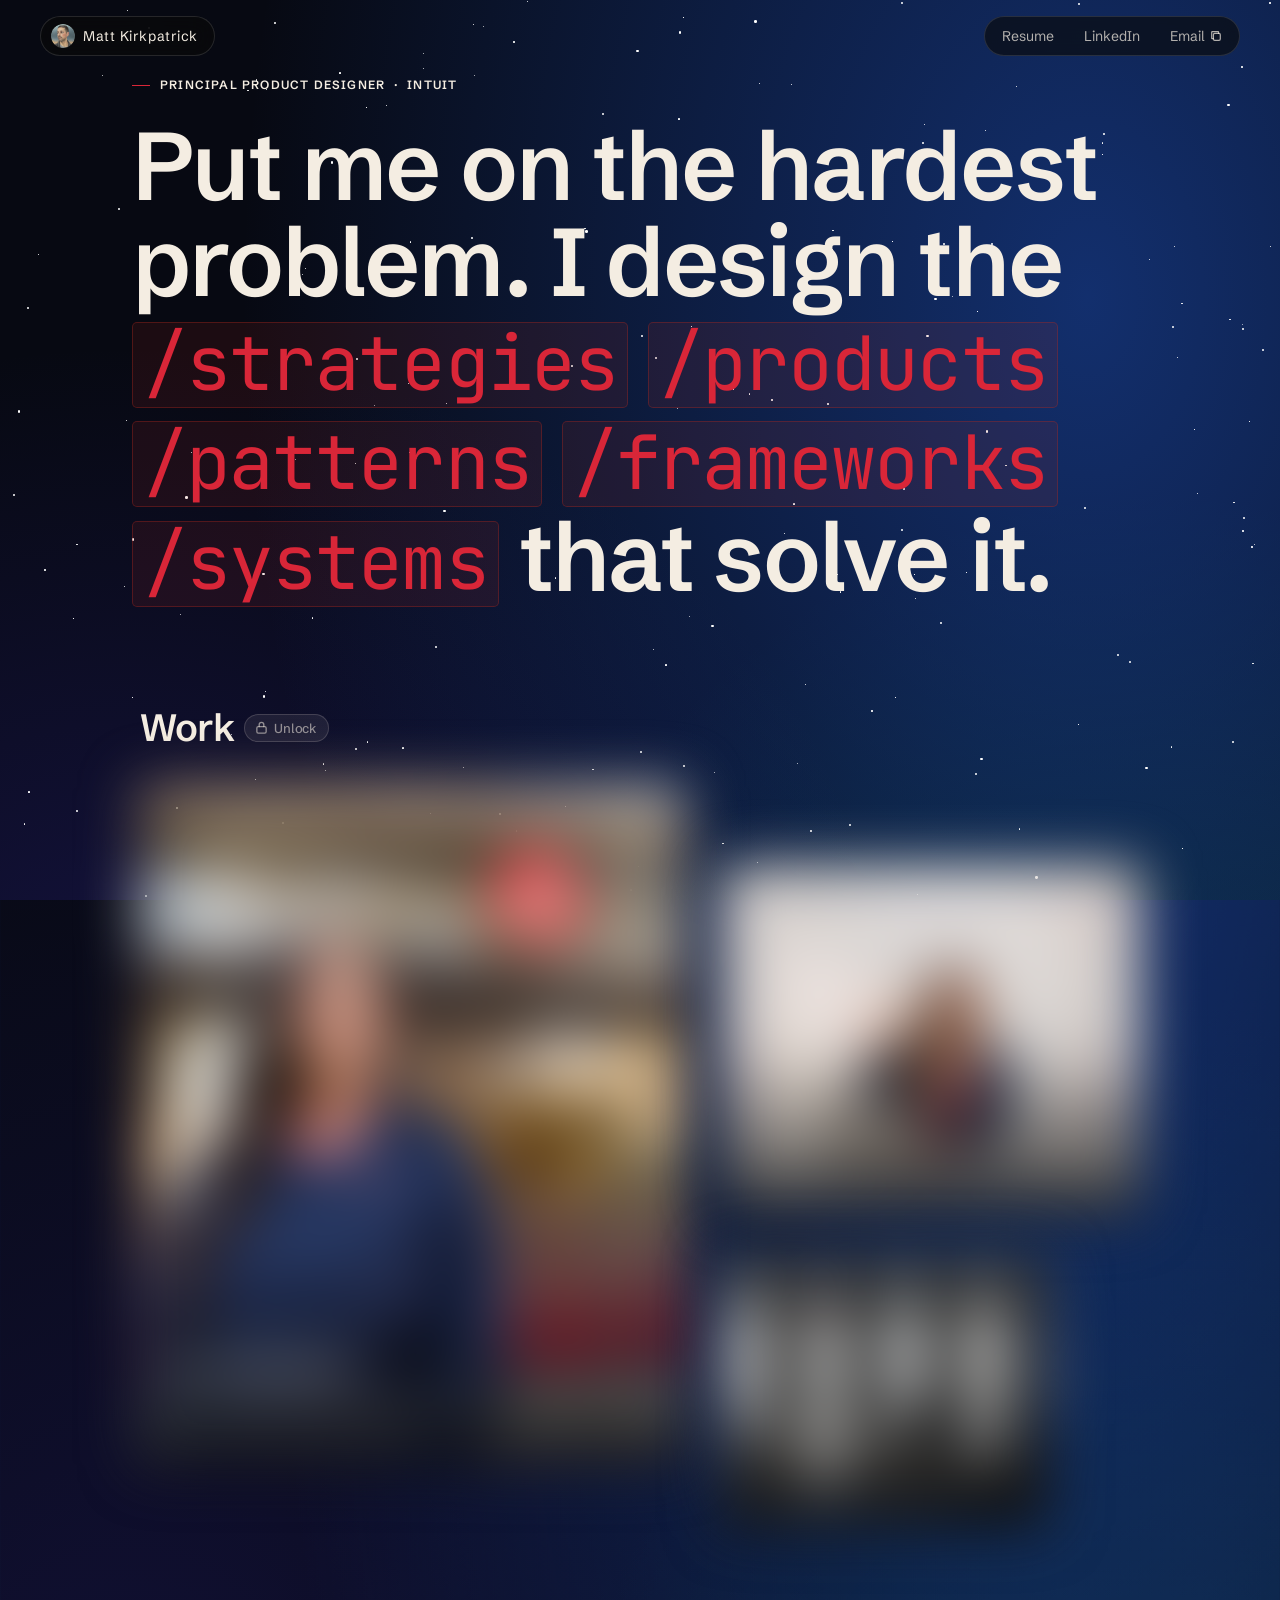
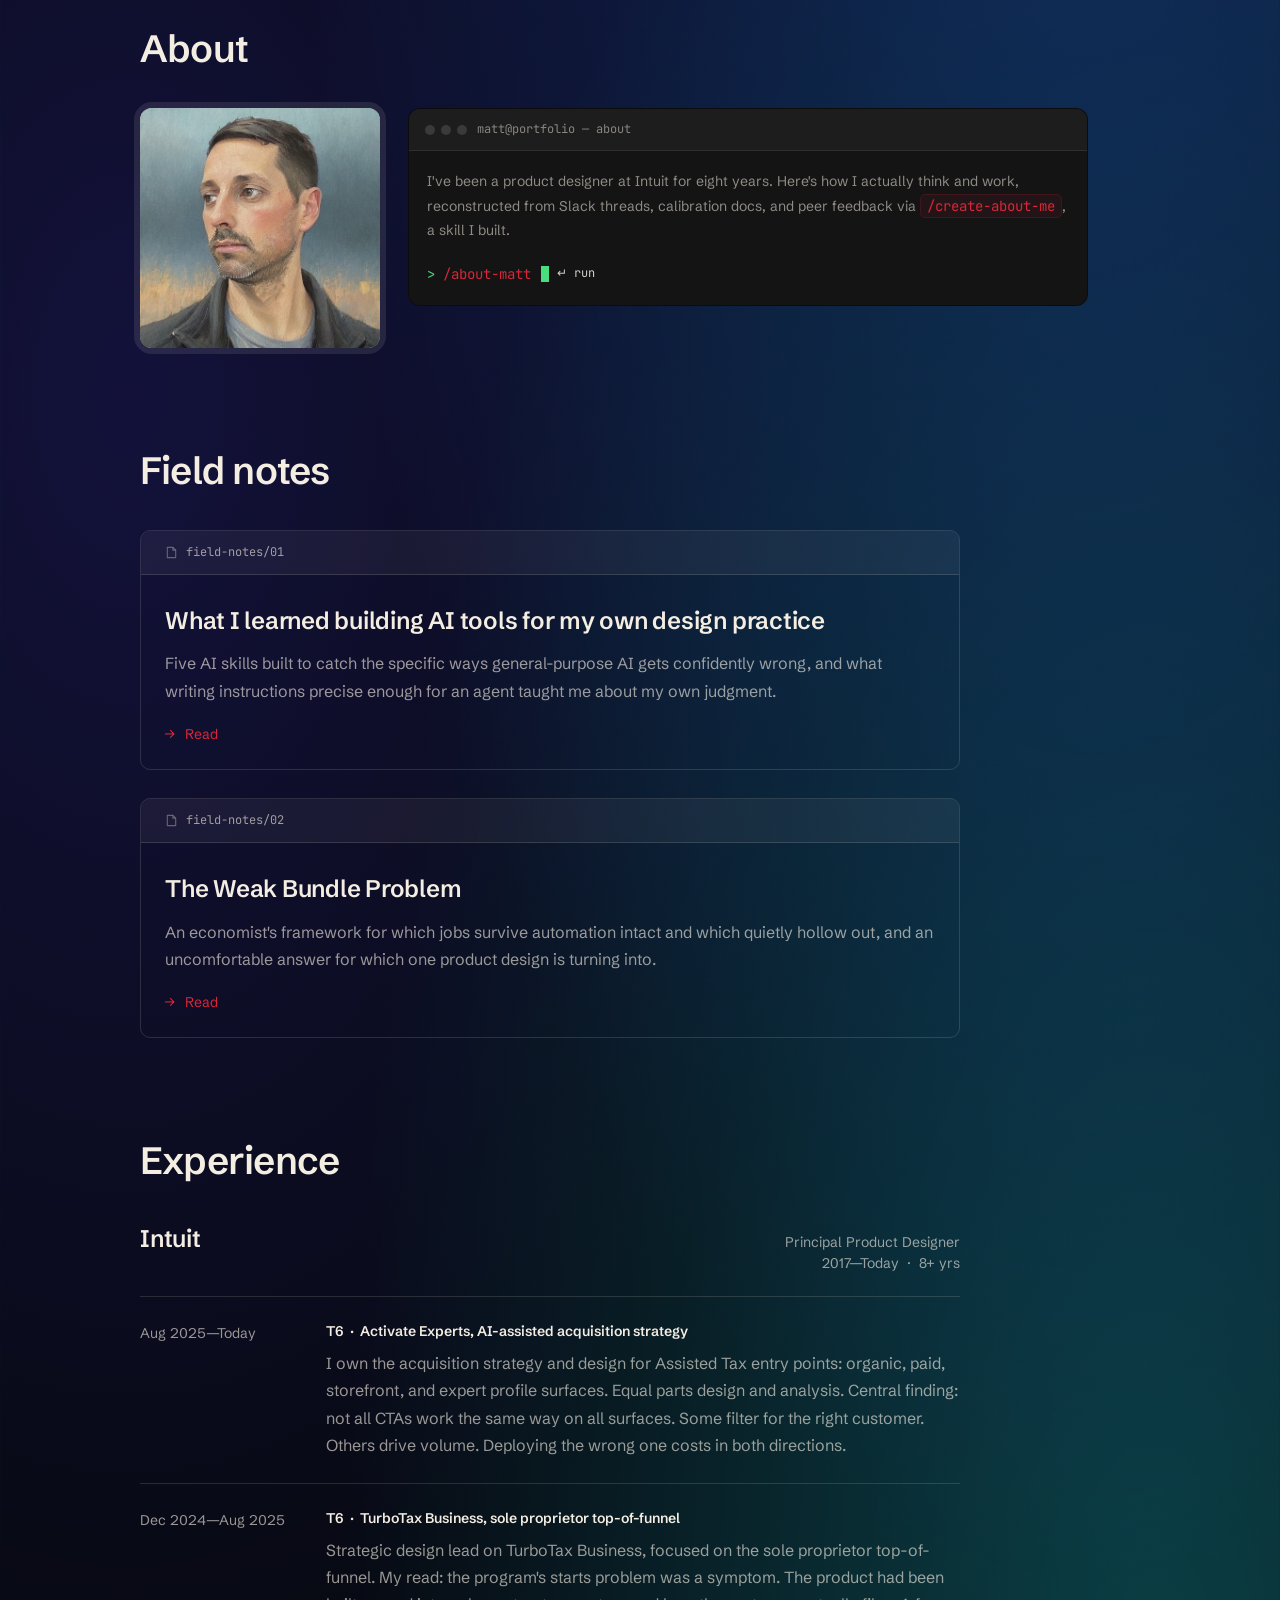
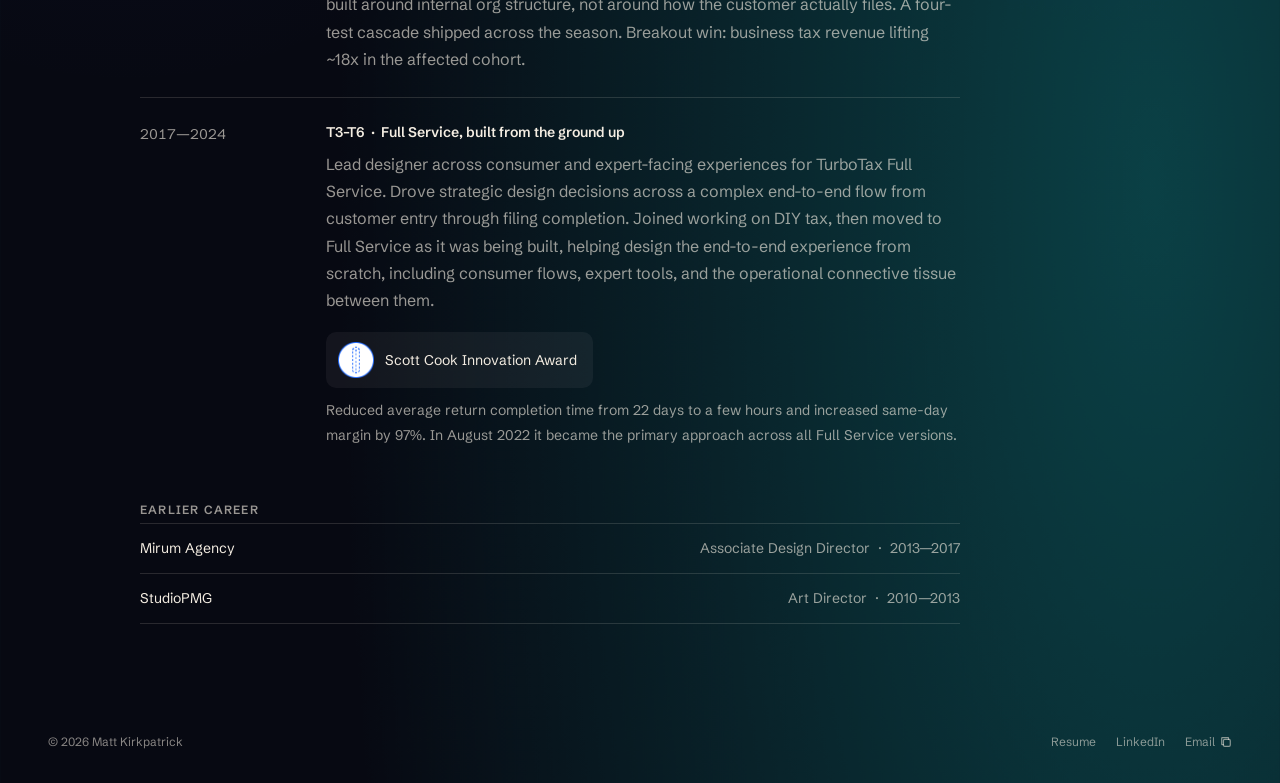
==== index.html @ 63f6cd80 "Extend nebula gradient band to fully fade before its box edge The gradient band was sized to exactly" ====
<!DOCTYPE html>
<html lang="en">
<head>
  <meta charset="UTF-8">
  <meta name="viewport" content="width=device-width, initial-scale=1.0, viewport-fit=cover">
  <meta name="theme-color" content="#000000">
  <meta name="color-scheme" content="dark">
  <title>Matt Kirkpatrick, Product Designer</title>
  <meta name="description" content="Portfolio of Matt Kirkpatrick, product designer. AI, systems, strategy, and 0-to-1 product work.">
  <meta property="og:title" content="Matt Kirkpatrick, Product Designer">
  <meta property="og:description" content="Portfolio of Matt Kirkpatrick, product designer. AI, systems, strategy, and 0-to-1 product work.">
  <meta property="og:image" content="https://467sghvcdm-a11y.github.io/portfolio/assets/og-image.jpg">
  <meta property="og:image:width" content="1200">
  <meta property="og:image:height" content="630">
  <meta property="og:type" content="website">
  <meta name="twitter:card" content="summary_large_image">
  <meta name="twitter:image" content="https://467sghvcdm-a11y.github.io/portfolio/assets/og-image.jpg">
  <link rel="preconnect" href="https://fonts.googleapis.com">
  <link rel="preconnect" href="https://fonts.gstatic.com" crossorigin>
  <link href="https://fonts.googleapis.com/css2?family=Fraunces:ital,opsz,wght@0,9..144,300;0,9..144,600;1,9..144,300&family=Figtree:wght@400;600;800&family=JetBrains+Mono:wght@400&family=Schibsted+Grotesk:ital,wght@0,400;0,500;0,600;0,700;1,400&family=Familjen+Grotesk:ital,wght@0,400;0,500;0,600;0,700;1,400&family=Instrument+Sans:ital,wght@0,400;0,500;0,600;0,700;1,400&family=Space+Grotesk:wght@400;500;600;700&display=swap" rel="stylesheet">
  <link rel="stylesheet" href="style.css">
  <style>
    html {
      min-height: 100dvh;
      color-scheme: dark;
      background-color: #070912;
      /* iOS Safari paints the status-bar and home-indicator safe areas from the
         ROOT element's background — position:fixed children never reach there.
         Mirror the nebula here so those strips match instead of going flat black. */
      /* NOT background-attachment:fixed — that's the exact property already
         diagnosed as broken on iOS Safari (why #starfield exists as a fixed
         div in the first place). Plain scroll-attachment on a single
         100dvh-tall root paints reliably once, with no scroll-tied repaint. */
      background-image:
        radial-gradient(ellipse at 85% 15%, rgba(30,85,200,0.50) 0%, transparent 55%),
        radial-gradient(ellipse at 90% 85%, rgba(15,135,135,0.44) 0%, transparent 50%),
        radial-gradient(ellipse at 10% 50%, rgba(50,40,165,0.28) 0%, transparent 46%);
      background-size: 100% 100dvh;
      background-repeat: no-repeat;
      background-position: top;
    }


    body {
      min-height: 100dvh;
      /* NOT transparent — iOS 26 Safari's Liquid Glass toolbar tinting falls
         back to white when it can't read an explicit root background color. */
      background-color: #070912;
      --accent: #d92638;
      --card-radius: 20px;
      --card-h: max(40px, calc((100vw - 16px - 1000px) / 2));
    }

    .pv-inner {
      display: flex;
      flex-direction: column;
      gap: 24px;
      padding: 8px 8px 24px;
      position: relative;
      z-index: 1;
      transition: transform 0.35s cubic-bezier(0.4, 0, 0.2, 1);
    }
    body.drawer-open .pv-inner {
      transform: translateX(-220px);
    }

    /* ── Cards ── */
    /* Card surface and overrides live in style.css :root. Body[data-surface=...]
       rules below let the Tweaks panel preview alternate surfaces live. */
    body[data-surface="cream"]  { --c-card-surface: var(--c-cream); }
    body[data-surface="linen"]  { --c-card-surface: #f7f1e6; }
    body[data-surface="paper"]  { --c-card-surface: #faf5ed; }
    body[data-surface="bone"]   { --c-card-surface: #fcf9f3; }
    body[data-surface="snow"]   { --c-card-surface: #ffffff; }
    .card {
      background: var(--c-card-surface);
      border-radius: var(--card-radius);
      padding: 80px var(--card-h);
      position: relative;
      box-shadow: 0 -8px 40px rgba(0,0,0,0.22);
    }

    .pv-inner > .card:first-child {
      border-radius: 28px 28px var(--card-radius) var(--card-radius);
      box-shadow: 0 -60px 120px rgba(0,0,0,0.85), 0 -1px 0 rgba(255,255,255,0.1);
    }

    /* ── Hero ── */
    .hero {
      background: transparent;
      color: #f4ede2;
      padding: 20px var(--card-h) 48px;
      display: flex;
      flex-direction: column;
      position: relative;
      margin: -8px -8px 0;
      border-radius: 0;
    }

    /* The backdrop: nebula gradient + stars/meteors in one layer. On touch
       devices it's a full-DOCUMENT static layer, NOT pinned to the viewport —
       this is the load-bearing decision. Exhaustive on-device testing showed
       iOS 26 Safari scrims/blacks out any full-viewport element that stays
       visually stationary while the page scrolls, regardless of technique:
       position:fixed (every variant — solid, transparent, overshoot,
       inset:0), a pinned <canvas>, an absolute element re-pinned per frame
       via translate3d, and scroll-driven animation-timeline parallax (the JS
       and scroll-timeline routes also jittered the stars). The trigger is
       visual pinning itself, not the CSS position value. A static in-flow
       layer spanning the whole document keeps stars everywhere, scrolls
       naturally like real content, and gives Safari nothing to scrim; html
       carries a matching gradient for the safe-area strips.
       (background-attachment:fixed on html/body is also broken in iOS
       Safari, which is why that obvious alternative isn't used.)
       On desktop (hover + fine pointer — deliberately NOT a width query, so
       iPads with the same buggy Safari stay on the static variant) the bug
       doesn't exist, so the layer is plain position:fixed like the original
       design and the sky stays pinned while the content scrolls. */
    body { position: relative; }
    #starfield {
      position: absolute;
      inset: 0;
      z-index: 0;
      pointer-events: none;
      overflow: hidden;
      background-color: #070912;
      background-repeat: no-repeat;
      background-position: top;
      background-size: 100% 220dvh;
      background-image:
        radial-gradient(ellipse at 85% 15%, rgba(30,85,200,0.50) 0%, transparent 55%),
        radial-gradient(ellipse at 90% 85%, rgba(15,135,135,0.44) 0%, transparent 50%),
        radial-gradient(ellipse at 10% 50%, rgba(50,40,165,0.28) 0%, transparent 46%);
    }
    @media (hover: hover) and (pointer: fine) {
      #starfield { position: fixed; }
    }
    /* NO scroll coupling of any kind on this layer — every variant was tried
       on-device and failed: position:fixed (black bars / glass scrim from
       iOS 26's treatment of visually stationary layers), per-frame JS
       transform pinning (star jitter), and scroll-driven animation-timeline
       parallax (also jitter — not compositor-smooth on iOS Safari yet). The
       sky stays static in the document; the slow time-based drift on the
       stars themselves (see star-drift keyframes) is what keeps it feeling
       detached from the content. */
    .star {
      position: absolute;
      border-radius: 50%;
      background: #fff;
    }
    @keyframes star-twinkle {
      0%, 100% { opacity: var(--op-lo); }
      50% { opacity: var(--op-hi); }
    }
    /* Slow ambient wander (alternates back and forth, so no loop snap).
       Time-based, never scroll-linked — see the comment above #starfield. */
    @keyframes star-drift {
      from { transform: translate(0, 0); }
      to   { transform: translate(var(--drift-x), var(--drift-y)); }
    }
    .meteor {
      position: absolute;
      border-radius: 2px;
      transform-origin: left center;
      opacity: 0;
    }
    @keyframes meteor-move {
      0%   { transform: translate(0, 0) rotate(var(--angle)); opacity: 0; }
      8%   { opacity: 1; }
      85%  { opacity: 1; }
      100% { transform: translate(var(--dx), var(--dy)) rotate(var(--angle)); opacity: 0; }
    }
    @keyframes drift-rise {
      0%   { transform: translate(0, 0); }
      50%  { transform: translate(var(--sway), -50vh); }
      100% { transform: translate(0, -100vh); }
    }

    /* ── Nav ── */
    .nav {
      display: flex;
      align-items: center;
      justify-content: space-between;
      position: fixed;
      top: 16px;
      left: 40px;
      right: 40px;
      z-index: 100;
    }
    .nav-identity {
      display: flex;
      align-items: center;
      gap: 8px;
      padding: 7px 16px 7px 10px;
      border-radius: 100px;
      border: 1px solid rgba(255,255,255,0.12);
      background: rgba(10,10,10,0.65);
      backdrop-filter: blur(12px);
      -webkit-backdrop-filter: blur(12px);
      cursor: pointer;
      transition: background 220ms, border-color 220ms;
    }
    .nav-identity:hover {
      background: rgba(10,10,10,0.85);
      border-color: rgba(255,255,255,0.18);
    }
    .nav-identity:hover .nav-name { color: #ffffff; }
    .nav-caret {
      display: none;
      color: rgba(244,237,226,0.45);
      margin-left: 2px;
      transition: transform 200ms;
      flex-shrink: 0;
    }
    .nav-links {
      display: flex;
      align-items: center;
      gap: 2px;
      padding: 3px;
      border-radius: 100px;
      border: 1px solid rgba(255,255,255,0.12);
      background: rgba(10,10,10,0.65);
      backdrop-filter: blur(12px);
      -webkit-backdrop-filter: blur(12px);
    }
    .nav-link {
      display: flex;
      align-items: center;
      padding: 5px 14px;
      border-radius: 100px;
      font-family: var(--font-heading);
      font-size: var(--fs-caption);
      font-weight: 400;
      color: rgba(244,237,226,0.72);
      text-decoration: none;
      transition: color 150ms, background 150ms;
    }
    .nav-link:hover { color: #f4ede2; background: rgba(255,255,255,0.1); }
    .nav-link:focus { outline: none; }
    .nav-link:focus-visible { outline: 2px solid rgba(255,255,255,0.35); outline-offset: 3px; }
    .copy-btn {
      background: none;
      border: none;
      cursor: pointer;
      padding: 15px;
      margin: -15px;
      border-radius: 4px;
      color: rgba(244,237,226,0.4);
      display: flex;
      align-items: center;
      transition: color 150ms, background 150ms;
      flex-shrink: 0;
    }
    .copy-btn:hover { color: rgba(244,237,226,0.9); background: rgba(255,255,255,0.08); }
    .copy-btn.copied { color: #4ade80; }
    .footer-link.copy-btn { padding: 0; margin: 0; background: none; border: none; cursor: pointer; color: inherit; border-radius: 0; }
    .footer-link.copy-btn:hover { color: rgba(244,237,226,0.9); background: none; }
    .nav-link.copy-btn { padding: 5px 14px; margin: 0; gap: 5px; color: rgba(244,237,226,0.72); border-radius: 100px; }
    .nav-link.copy-btn:hover { color: #f4ede2; background: rgba(255,255,255,0.1); }
    .avatar {
      width: 24px;
      height: 24px;
      border-radius: 50%;
      background: linear-gradient(160deg, #4a463e, #2a2722);
      flex-shrink: 0;
      overflow: hidden;
    }
    .avatar img { width: 100%; height: 100%; object-fit: cover; border-radius: inherit; }
    .nav-name {
      font-family: var(--font-heading);
      font-weight: 400;
      font-size: var(--fs-caption);
      color: #f4ede2;
      letter-spacing: 0.04em;
    }
    .nav-dot {
      display: none;
    }
    body { position: relative; }
    .nav-dot::before {
      content: '';
      position: absolute;
      inset: -24px;
      border-radius: 50%;
    }
    @keyframes dot-breathe {
      0%, 100% {
        box-shadow:
          0 0 3px 1px rgba(180,40,30,0.45),
          0 0 10px 3px rgba(180,40,30,0.18);
      }
      50% {
        box-shadow:
          0 0 5px 2px rgba(180,40,30,0.65),
          0 0 18px 6px rgba(180,40,30,0.28),
          0 0 32px 10px rgba(180,40,30,0.1);
      }
    }
    .nav-dot.active {
      animation: dot-pulse 3.2s ease-in-out infinite;
    }
    @keyframes dot-pulse {
      0%, 100% {
        box-shadow:
          0 0 5px 2px rgba(180,40,30,0.55),
          0 0 16px 6px rgba(180,40,30,0.22),
          0 0 36px 12px rgba(180,40,30,0.08);
      }
      50% {
        box-shadow:
          0 0 7px 3px rgba(180,40,30,0.70),
          0 0 24px 9px rgba(180,40,30,0.32),
          0 0 48px 18px rgba(180,40,30,0.13);
      }
    }

    /* ── Thought card ──
       Visual background/blur/border live on .thought-card-inner (a plain,
       non-fixed child), not on .thought-card itself. iOS 26 Safari's Liquid
       Glass toolbar tints itself by inspecting the background-color of
       fixed/sticky elements directly — a fixed shell with no background of
       its own is invisible to that sampling rule. */
    .thought-card {
      position: fixed;
      top: 66px;
      left: 16px;
      max-width: 272px;
      z-index: 200;
      opacity: 0;
      visibility: hidden;
      transform: translateY(-8px);
      pointer-events: none;
      /* visibility (not just opacity:0) so this fixed, near-black-backdrop
         element is fully derendered when closed. iOS 26 Safari's Liquid Glass
         toolbar tints itself by sampling nearby fixed elements' background —
         even an opacity:0 element is "parsed" for that, which can explain a
         stray dark toolbar tint independent of anything actually rendered. */
      transition: opacity 0.42s ease, transform 0.42s ease, visibility 0s linear 0.42s;
    }
    .thought-card-inner {
      background: rgba(10,10,10,0.82);
      backdrop-filter: blur(20px);
      -webkit-backdrop-filter: blur(20px);
      border: 1px solid rgba(255,255,255,0.1);
      border-radius: 8px;
      padding: 20px 22px;
    }
    .thought-eyebrow { color: var(--accent); margin-bottom: 12px; }
    .thought-text {
      font-family: var(--font-heading);
      font-size: var(--fs-lg);
      font-weight: var(--font-heading-weight);
      font-style: italic;
      color: rgba(244,237,226,0.88);
      line-height: 1.3;
    }

    /* ── Hero body ── */
    .hero-body {
      flex: 1;
      display: flex;
      flex-direction: column;
      justify-content: space-between;
      margin-top: 56px;
      position: relative;
      z-index: 2;
    }

    .hero-cta {
      display: inline-flex;
      align-items: center;
      margin-top: 40px;
      padding: 10px 22px;
      border-radius: 100px;
      border: 1px solid rgba(255,255,255,0.15);
      font-family: var(--font-sans);
      font-size: var(--fs-small);
      font-weight: 400;
      color: rgba(244,237,226,0.72);
      text-decoration: none;
      letter-spacing: 0.02em;
      transition: color 150ms, border-color 150ms, background 150ms;
      align-self: flex-start;
    }
    .hero-cta:hover { color: #f4ede2; border-color: rgba(255,255,255,0.3); background: rgba(255,255,255,0.06); }

    .hero-eyebrow {
      font-family: var(--font-heading);
      color: var(--c-cream);
      margin-bottom: 24px;
      display: flex;
      align-items: center;
      gap: 10px;
    }
    .hero-eyebrow::before {
      content: '';
      width: 18px;
      height: 1px;
      background: var(--accent);
    }

    h1.hero-title {
      font-size: var(--fs-8xl);
      color: var(--c-cream);
      max-width: 1000px;
    }
    h1.hero-title b  { font-weight: 600; color: #fff; }
    /* ── Accent voice: code-tag (default) ── */
    h1.hero-title em.acc {
      font-style: normal;
      font-family: 'JetBrains Mono', monospace;
      font-size: 0.78em;
      font-weight: 400;
      color: var(--accent);
      background: rgba(180,40,30,0.12);
      border: 1px solid rgba(180,40,30,0.35);
      border-radius: 5px;
      padding: 3px 10px 6px;
      white-space: nowrap;
      display: inline-block;
      vertical-align: middle;
      position: relative;
      top: -2px;
    }

    /* ── Accent voice: italic (editorial) ── */
    body[data-acc="italic"] h1.hero-title em.acc {
      font-family: var(--font-heading);
      font-style: italic;
      font-weight: var(--font-heading-weight);
      font-size: 1em;
      color: var(--accent);
      background: transparent;
      border: none;
      border-radius: 0;
      padding: 0;
      top: 0;
      letter-spacing: -0.01em;
    }

    /* ── Accent voice: bracket (technical) ── */
    body[data-acc="bracket"] h1.hero-title em.acc {
      font-family: 'JetBrains Mono', monospace;
      font-style: normal;
      font-size: 0.72em;
      font-weight: 400;
      color: var(--accent);
      background: transparent;
      border: none;
      border-radius: 0;
      padding: 0;
      top: -4px;
      letter-spacing: 0.02em;
    }
    body[data-acc="bracket"] h1.hero-title em.acc::before {
      content: '[';
      opacity: 0.55;
      margin-right: 1px;
    }
    body[data-acc="bracket"] h1.hero-title em.acc::after {
      content: ']';
      opacity: 0.55;
      margin-left: 1px;
    }

    /* ── Altitude grid ── */
    /* ── Approach grid (subsurface cards) ── */
    .approach-grid {
      display: grid;
      grid-template-columns: repeat(3, 1fr);
      gap: 20px;
      margin-top: 28px;
    }
    .approach-card {
      background: var(--c-card-subsurface);
      border-radius: 14px;
      padding: 34px 32px 30px;
      display: flex;
      flex-direction: column;
      gap: 14px;
    }
    .approach-eyebrow {
      color: var(--accent);
      display: flex;
      align-items: center;
      gap: 8px;
    }
    .approach-eyebrow::before {
      content: '';
      width: 12px;
      height: 1px;
      background: var(--accent);
    }
    .approach-heading {
      font-family: var(--font-heading);
      font-weight: var(--font-heading-weight);
      font-size: var(--fs-xl);
      line-height: 1.18;
      letter-spacing: -0.02em;
      margin: 2px 0;
    }
    .approach-body {
      font-size: var(--fs-small);
      line-height: var(--lh-small);
      margin: 0;
    }

    /* ── Hero breadcrumb ── */
    .hero-breadcrumb {
      margin-top: 24px;
      font-size: var(--fs-small);
      letter-spacing: 0.01em;
      text-transform: none;
      color: rgba(244,237,226,1);
    }

    /* ── Systems ── */
    .systems-grid {
      display: grid;
      grid-template-columns: repeat(4, 1fr);
    }
    .systems-stat { padding: 4px 28px 4px 0; }
    .systems-stat + .systems-stat {
      padding-left: 28px;
      padding-right: 28px;
      border-left: 1px solid #e8e8e8;
    }
    .systems-stat:last-child { padding-right: 0; }
    .systems-num { font-family: var(--font-heading); font-weight: 300; font-size: var(--fs-4xl); }
    .systems-label { margin-top: 6px; }

    /* ── Section headings ── */
    h2 { font-size: var(--fs-4xl); margin-bottom: 40px; }

    /* ── Work — base (shared across all layouts) ── */
    .work-grid { display: grid; gap: 0; }
    .work-item {
      text-decoration: none;
      color: inherit;
      position: relative;
      overflow: hidden;
      background: linear-gradient(135deg, #c8c8c8 0%, #b0b0b0 100%);
      transition: box-shadow 220ms ease, transform 220ms ease;
    }
    .work-thumb { position: absolute; inset: 0; overflow: hidden; }
    .work-thumb img {
      width: calc(100% + 8px); height: calc(100% + 8px);
      margin: -4px;
      object-fit: cover; display: block;
      transition: transform 600ms cubic-bezier(0.2, 0.6, 0.2, 1);
    }
    .work-body { position: relative; z-index: 1; }
    .work-title { margin: 0; }
    .work-problem { margin: 6px 0 0; line-height: var(--lh-caption); }
    .work-award { display: flex; align-items: center; gap: 7px; margin-top: 12px; opacity: 0.75; }
    .work-award img { width: 18px; height: 18px; display: block; flex-shrink: 0; }
    /* On light-bg layouts, pull back to secondary so it doesn't fight the title */
    body[data-layout="stacked"] .work-award,
    body[data-layout="index"] .work-award { color: var(--c-secondary); }

    @media (hover: hover) {
      .work-item:hover .work-thumb img { transform: scale(1.03); }
      .work-item:active { transform: scale(0.99); transition-duration: 80ms; }
    }

    /* ── Layout: Grid 3-up (default) — overlay copy on dark gradient ── */
    body[data-layout="grid"] .work-grid {
      grid-template-columns: repeat(3, 1fr);
    }
    body[data-layout="grid"] .work-item {
      aspect-ratio: 1 / 1;
      border-radius: 8px;
      margin: 8px;
      box-shadow: 0 0 0 6px rgba(252,249,243,0.85);
    }
    body[data-layout="grid"] .work-body {
      position: absolute;
      inset: auto 0 0 0;
      padding: 64px 18px 18px;
      background: linear-gradient(to top, rgba(15,15,15,0.92), rgba(15,15,15,0.4) 55%, transparent);
      color: var(--c-cream);
    }
    body[data-layout="grid"] .work-title {
      font-size: var(--fs-lg);
      color: var(--c-cream);
    }
    body[data-layout="grid"] .work-problem {
      font-size: var(--fs-caption);
      color: var(--c-cream);
    }
    @media (hover: hover) {
      body[data-layout="grid"] .work-item:hover {
        box-shadow: 0 0 0 6px rgba(252,249,243,0.85), 0 20px 44px rgba(0,0,0,0.22);
      }
    }

    /* ── Layout: Featured (1 large + 2 stacked) ── */
    body[data-layout="featured"] .work-grid {
      grid-template-columns: 1.6fr 1fr;
      grid-auto-rows: 1fr;
    }
    body[data-layout="featured"] .work-item {
      aspect-ratio: 1 / 1;
      border-radius: 8px;
      margin: 8px;
      box-shadow: 0 0 0 6px rgba(252,249,243,0.85);
    }
    body[data-layout="featured"] .work-item:first-child {
      grid-row: 1 / 3;
      aspect-ratio: 4 / 5;
    }
    body[data-layout="featured"] .work-body {
      position: absolute;
      inset: auto 0 0 0;
      padding: 64px 22px 22px;
      background: linear-gradient(to top, rgba(15,15,15,0.92), rgba(15,15,15,0.4) 55%, transparent);
      color: var(--c-cream);
    }
    body[data-layout="featured"] .work-item:first-child .work-title {
      font-size: var(--fs-4xl);
      color: var(--c-cream);
    }
    body[data-layout="featured"] .work-item:first-child .work-problem {
      font-size: var(--fs-small);
      color: var(--c-cream);
      max-width: 38ch;
      margin-top: 10px;
    }
    body[data-layout="featured"] .work-item:not(:first-child) .work-title {
      font-size: var(--fs-lg);
      color: var(--c-cream);
    }
    body[data-layout="featured"] .work-item:not(:first-child) .work-problem {
      font-size: var(--fs-caption);
      color: var(--c-cream);
    }
    @media (hover: hover) {
      body[data-layout="featured"] .work-item:hover {
        box-shadow: 0 0 0 6px rgba(252,249,243,0.85), 0 20px 44px rgba(0,0,0,0.22);
      }
    }

    /* ── Layout: Stacked rows (landscape, image left + copy right) ── */
    body[data-layout="stacked"] .work-grid {
      display: flex;
      flex-direction: column;
      gap: 0;
    }
    body[data-layout="stacked"] .work-item {
      display: grid;
      grid-template-columns: 1fr 1fr;
      gap: 48px;
      align-items: stretch;
      aspect-ratio: auto;
      background: transparent;
      border-radius: 0;
      box-shadow: none;
      overflow: visible;
      padding: 24px 0;
      border-bottom: 1px solid #e8e3d4;
    }
    body[data-layout="stacked"] .work-item:first-child { padding-top: 8px; }
    body[data-layout="stacked"] .work-item:last-child { border-bottom: none; padding-bottom: 8px; }
    body[data-layout="stacked"] .work-thumb {
      position: relative;
      inset: auto;
      aspect-ratio: 16 / 10;
      border-radius: 8px;
      overflow: hidden;
    }
    body[data-layout="stacked"] .work-body {
      background: transparent;
      color: var(--c-primary);
      padding: 8px 0;
      display: flex;
      flex-direction: column;
      justify-content: center;
      max-width: 42ch;
    }
    body[data-layout="stacked"] .work-title {
      font-size: var(--fs-4xl);
      color: var(--c-primary);
      margin-bottom: 14px;
      transition: color 200ms;
    }
    body[data-layout="stacked"] .work-problem {
      font-size: var(--fs-body);
      color: var(--c-secondary);
      margin: 0;
    }
    @media (hover: hover) {
      body[data-layout="stacked"] .work-item:hover .work-title { color: var(--accent); }
    }

    /* ── Layout: Index (editorial list — text first, thumb on right) ── */
    body[data-layout="index"] .work-grid {
      display: flex;
      flex-direction: column;
      border-top: 1px solid #e8e3d4;
      margin-top: 8px;
    }
    body[data-layout="index"] .work-item {
      display: grid;
      grid-template-columns: 1fr 220px;
      align-items: center;
      gap: 40px;
      padding: 36px 0;
      border-bottom: 1px solid #e8e3d4;
      aspect-ratio: auto;
      background: transparent;
      border-radius: 0;
      box-shadow: none;
      overflow: visible;
      color: var(--c-primary);
    }
    body[data-layout="index"] .work-thumb {
      position: relative;
      inset: auto;
      aspect-ratio: 16 / 10;
      border-radius: 4px;
      overflow: hidden;
      opacity: 0.42;
      filter: grayscale(0.55);
      transition: opacity 240ms, filter 240ms;
    }
    body[data-layout="index"] .work-body {
      background: transparent;
      color: var(--c-primary);
      padding: 0;
    }
    body[data-layout="index"] .work-title {
      font-size: var(--fs-5xl);
      color: var(--c-primary);
      margin-bottom: 12px;
      transition: color 200ms;
    }
    body[data-layout="index"] .work-problem {
      font-size: var(--fs-small);
      color: var(--c-secondary);
      max-width: 56ch;
      margin: 0;
    }
    @media (hover: hover) {
      body[data-layout="index"] .work-item:hover .work-thumb {
        opacity: 1;
        filter: none;
      }
      body[data-layout="index"] .work-item:hover .work-title { color: var(--accent); }
    }

    /* ── About ── */
    /* ── Writing card ── */
    .writing-item {
      display: block;
      text-decoration: none;
      max-width: 820px;
      padding: 32px 0;
      border-top: 1px solid var(--c-rule);
      border-bottom: 1px solid var(--c-rule);
      margin-top: 32px;
      transition: opacity 150ms;
    }
    .writing-item:hover { opacity: 0.7; }
    .writing-item-meta {
      font-size: var(--fs-label);
      font-weight: 600;
      letter-spacing: 0.1em;
      text-transform: uppercase;
      color: var(--c-secondary);
      margin-bottom: 10px;
    }
    .writing-item-title {
      font-size: var(--fs-xl);
      font-weight: 600;
      color: var(--c-primary);
      letter-spacing: -0.01em;
      margin-bottom: 10px;
    }
    .writing-item-desc {
      font-size: var(--fs-small);
      color: var(--c-secondary);
      line-height: var(--lh-small);
      max-width: 56ch;
      margin: 0;
    }
    .writing-item-cta {
      margin-top: 16px;
      font-size: var(--fs-caption);
      font-weight: 400;
      text-transform: none;
      letter-spacing: 0;
      color: var(--accent);
    }

    /* ──────────────────────────────────────
       Writing card — layout variants (Tweaks: data-writing)
       Default "classic" = base rules above. Wrappers below are neutral
       (display:contents) until a variant repurposes them.
    ────────────────────────────────────── */
    .writing-col { display: contents; }
    .writing-file { display: none; }
    /* Mirror the case-study "← Work" arrow glyph to face right, identical stroke */
    .writing-item-cta .cta-arrow { display: inline-block; transform: scaleX(-1); margin-right: 0.4em; }

    /* V · Feature — editorial two-column, serif title, single divider */
    body[data-writing="feature"] .writing-item {
      display: grid;
      grid-template-columns: 1.15fr 1fr;
      column-gap: 0;
      align-items: start;
      border-bottom: none;
      padding: 40px 0 4px;
    }
    body[data-writing="feature"] .writing-col { display: flex; flex-direction: column; }
    body[data-writing="feature"] .writing-col-b {
      padding-left: 56px;
      border-left: 1px solid var(--c-rule);
      align-self: stretch;
    }
    body[data-writing="feature"] .writing-item-title {
      font-family: var(--font-heading);
      font-weight: var(--font-heading-weight);
      font-size: var(--fs-3xl);
      letter-spacing: -0.02em;
      line-height: 1.08;
      margin-top: 14px;
      margin-bottom: 0;
    }
    body[data-writing="feature"] .writing-item-desc { font-size: var(--fs-small); margin-bottom: 0; }
    body[data-writing="feature"] .writing-item-cta { margin-top: auto; padding-top: 22px; }

    /* V · Plate — discrete subsurface object with a pill CTA */
    body[data-writing="plate"] .writing-item {
      background: var(--c-card-subsurface);
      border: 1px solid var(--c-rule);
      border-radius: 14px;
      padding: 34px 36px 30px;
      margin-top: 28px;
    }
    body[data-writing="plate"] .writing-item:hover { opacity: 1; }
    body[data-writing="plate"] .writing-item-title {
      font-family: var(--font-heading);
      font-weight: var(--font-heading-weight);
      font-size: var(--fs-2xl);
      letter-spacing: -0.02em;
      line-height: 1.1;
      margin-bottom: 14px;
    }
    body[data-writing="plate"] .writing-item-cta {
      display: inline-flex;
      align-items: center;
      width: fit-content;
      white-space: nowrap;
      margin-top: 22px;
      /* Match the case-study "← Work" bone pill (.cs-back.on-light) */
      font-family: var(--font-sans);
      font-size: var(--fs-caption);
      font-weight: 400;
      letter-spacing: 0;
      text-transform: none;
      color: rgba(0,0,0,0.5);
      background: rgba(252,249,243,0.82);
      border: 1px solid rgba(0,0,0,0.06);
      border-radius: 100px;
      padding: 8px 16px;
      transition: color 200ms, background 200ms, border-color 200ms;
    }
    body[data-writing="plate"] .writing-item:hover .writing-item-cta,
    body[data-writing="plate"] .writing-item-cta:hover {
      color: rgba(0,0,0,0.85);
      background: rgba(252,249,243,0.96);
    }

    /* V · Manuscript — file-chrome document, mono header, italic serif title */
    body[data-writing="manuscript"] .writing-item {
      border: 1px solid var(--c-rule);
      border-radius: 10px;
      overflow: hidden;
      margin-top: 28px;
      padding: 0;
    }
    body[data-writing="manuscript"] .writing-item { transition: background 180ms; }
    body[data-writing="manuscript"] .writing-item:hover { opacity: 1; background: color-mix(in oklab, var(--c-card-surface) 60%, var(--c-card-subsurface)); }
    body[data-writing="manuscript"] .writing-file {
      display: flex;
      align-items: center;
      gap: 8px;
      padding: 12px 24px;
      background: var(--c-card-subsurface);
      border-bottom: 1px solid var(--c-rule);
      font-family: 'JetBrains Mono', monospace;
      font-size: var(--fs-label);
      color: var(--c-secondary);
    }
    body[data-writing="manuscript"] .writing-file svg { opacity: 0.55; }
    body[data-writing="manuscript"] .writing-col { display: block; padding: 0 24px; }
    body[data-writing="manuscript"] .writing-col-a { padding-top: 24px; }
    body[data-writing="manuscript"] .writing-col-b { padding-bottom: 24px; }
    body[data-writing="manuscript"] .writing-item-title {
      font-family: inherit;
      font-weight: 600;
      font-style: normal;
      font-size: var(--fs-xl);
      letter-spacing: -0.01em;
      line-height: 1.3;
      margin: 6px 0 0;
    }
    body[data-writing="manuscript"] .writing-item-desc { margin-top: 14px; margin-bottom: 0; max-width: none; }
    body[data-writing="manuscript"] .writing-item-cta { margin-top: 18px; }

    /* ──────────────────────────────────────
       About card — layout / command variants (Tweaks: data-about)
       Default "split" = base rules below. Helper nodes start hidden.
    ────────────────────────────────────── */
    .about-term-bar { display: none; }
    .about-cmd-cursor { display: none; }
    .about-cmd-prompt { flex-wrap: nowrap; }
    .about-cmd-prefix, .about-cmd-btn, .about-cmd-enter { white-space: nowrap; }
    .skill-label {
      display: inline;
      font-family: 'JetBrains Mono', monospace;
      font-size: var(--fs-caption);
      color: var(--accent);
      background: rgba(217,38,56,0.07);
      border: 1px solid rgba(217,38,56,0.15);
      padding: 2px 6px;
      border-radius: 5px;
      vertical-align: baseline;
    }

    /* V · Mirror — portrait leads on the left */
    body[data-about="mirror"] .about-grid { grid-template-columns: 280px 1fr; }
    body[data-about="mirror"] .portrait { order: -1; }

    /* V · Banner — portrait as a wide band above the command */
    body[data-about="banner"] .about-grid { grid-template-columns: 1fr; gap: 28px; }
    body[data-about="banner"] .about-text { max-width: none; }
    body[data-about="banner"] .portrait {
      order: -1;
      width: 100%;
      height: 200px;
      box-shadow: 0 0 0 6px rgba(0,0,0,0.06);
    }
    body[data-about="banner"] .portrait img { object-position: center 26%; }

    /* V · Terminal — small avatar + dark command window with live cursor */
    body[data-about="terminal"] .about-grid {
      grid-template-columns: 96px 1fr;
      gap: 28px;
      align-items: start;
    }
    body[data-about="terminal"] .portrait {
      order: -1;
      width: 96px;
      height: 96px;
      border-radius: 12px;
      box-shadow: 0 0 0 4px rgba(0,0,0,0.06);
    }
    body[data-about="terminal"] .about-text {
      background: #141414;
      border: 1px solid rgba(0,0,0,0.4);
      border-radius: 12px;
      overflow: hidden;
      padding-bottom: 20px;
    }
    body[data-about="terminal"] .about-term-bar {
      display: flex;
      align-items: center;
      gap: 10px;
      padding: 11px 16px;
      background: #1d1d1d;
      border-bottom: 1px solid rgba(255,255,255,0.08);
    }
    body[data-about="terminal"] .about-term-dots { display: inline-flex; gap: 6px; }
    body[data-about="terminal"] .about-term-dots i {
      width: 10px; height: 10px; border-radius: 50%;
      background: #3a3a3a; display: block;
    }
    body[data-about="terminal"] .about-term-name {
      font-family: 'JetBrains Mono', monospace;
      font-size: var(--fs-label);
      color: rgba(244,237,226,0.5);
    }
    body[data-about="terminal"] .about-cmd-setup {
      color: rgba(244,237,226,0.55);
      padding: 18px 18px 0;
      margin-bottom: 16px;
    }
    body[data-about="terminal"] .about-cmd-setup a { color: rgba(244,237,226,0.72); }
    body[data-about="terminal"] .about-cmd-setup a:hover { color: #fff; }
    body[data-about="terminal"] .about-cmd-prompt {
      background: transparent;
      border: none;
      border-radius: 0;
      padding: 0 18px;
      width: auto;
    }
    body[data-about="terminal"] .about-cmd-prefix { color: #4ade80; }
    body[data-about="terminal"] .about-cmd-btn { color: var(--accent); }
    body[data-about="terminal"] .about-cmd-btn.active { color: rgba(244,237,226,0.5); }
    body[data-about="terminal"] .about-cmd-enter { color: rgba(252,249,243,0.82); opacity: 1; }
    body[data-about="terminal"] .about-cmd-prompt:hover .about-cmd-btn { color: #ff5666; }
    body[data-about="terminal"] .about-cmd-cursor {
      display: inline-block;
      width: 8px;
      height: 16px;
      background: #4ade80;
      margin-left: 2px;
      vertical-align: middle;
      animation: about-cursor-blink 1.1s steps(1) infinite;
    }
    @keyframes about-cursor-blink { 0%, 50% { opacity: 1; } 50.01%, 100% { opacity: 0; } }

    /* Variant mobile fallbacks — single-column, sane portrait heights */
    @media (max-width: 760px) {
      body[data-about="mirror"] .about-grid,
      body[data-about="banner"] .about-grid,
      body[data-about="terminal"] .about-grid { grid-template-columns: 1fr; }
      body[data-about="mirror"] .portrait,
      body[data-about="terminal"] .portrait { width: 100%; height: 240px; }
      body[data-writing="feature"] .writing-item { grid-template-columns: 1fr; padding-top: 28px; }
      body[data-writing="feature"] .writing-col-b {
        padding-left: 0;
        border-left: none;
        border-top: 1px solid var(--c-rule);
        padding-top: 18px;
        margin-top: 14px;
      }
    }

    .about-grid {
      display: grid;
      grid-template-columns: 1fr 360px;
      gap: 36px;
      align-items: start;
      max-width: 820px;
    }
    .about-text p:last-of-type { margin-bottom: 20px; }
    .about-text { max-width: 680px; }

    /* ── /about-matt command UI ── */
    .about-cmd-setup {
      font-size: var(--fs-caption);
      color: var(--c-secondary);
      line-height: var(--lh-caption);
      margin-bottom: 20px;
    }
    .about-cmd-setup a { color: var(--c-secondary); text-decoration: underline; text-underline-offset: 2px; }
    .about-cmd-setup a:hover { color: var(--c-primary); }
    .about-cmd-prompt {
      display: flex;
      align-items: center;
      gap: 8px;
      padding: 10px 14px;
      background: var(--c-card-subsurface);
      border-radius: 8px;
      border: 1px solid var(--c-rule);
      width: fit-content;
      cursor: pointer;
      transition: border-color 150ms, background 150ms;
    }
    .about-cmd-prompt:hover { border-color: var(--accent); }
    .about-cmd-prefix {
      font-family: 'JetBrains Mono', monospace;
      font-size: var(--fs-caption);
      color: var(--c-secondary);
      user-select: none;
    }
    .about-cmd-btn {
      font-family: 'JetBrains Mono', monospace;
      font-size: var(--fs-caption);
      font-weight: 400;
      color: var(--accent);
      background: none;
      border: none;
      cursor: pointer;
      padding: 0;
      letter-spacing: 0;
      transition: opacity 150ms;
    }
    .about-cmd-btn:hover { opacity: 0.7; }
    .about-cmd-btn.active { color: var(--c-secondary); cursor: default; }
    .about-cmd-enter {
      font-family: 'JetBrains Mono', monospace;
      font-size: var(--fs-label);
      color: var(--c-secondary);
      opacity: 0.5;
      user-select: text;
      transition: opacity 150ms;
    }
    .about-cmd-enter.hidden { opacity: 0; pointer-events: none; }

    /* ── About drawer ── */
    .about-drawer {
      position: fixed;
      top: 16px;
      right: 16px;
      bottom: 16px;
      width: 440px;
      background: var(--c-card-surface);
      border: 1px solid var(--c-rule);
      border-radius: 16px;
      box-shadow: 0 24px 64px rgba(0,0,0,0.30);
      transform: translateX(calc(100% + 32px));
      visibility: hidden;
      transition: transform 0.42s cubic-bezier(0.4, 0, 0.2, 1),
                  visibility 0s linear 0.42s;
      z-index: 300;
      display: flex;
      flex-direction: column;
      overflow: hidden;
    }
    .about-drawer.open {
      transform: translateX(0);
      visibility: visible;
      transition: transform 0.42s cubic-bezier(0.4, 0, 0.2, 1),
                  visibility 0s linear 0s;
    }

    .about-drawer-head {
      display: flex;
      align-items: center;
      justify-content: space-between;
      padding: 0 16px 0 20px;
      height: 52px;
      border-bottom: 1px solid var(--c-rule);
      flex-shrink: 0;
    }
    .about-drawer-filename {
      display: flex;
      align-items: center;
      gap: 7px;
      font-family: 'JetBrains Mono', monospace;
      font-size: var(--fs-label);
      color: var(--c-secondary);
    }
    .about-drawer-filename svg { flex-shrink: 0; opacity: 0.5; }
    .about-drawer-close {
      width: 30px;
      height: 30px;
      border-radius: 6px;
      border: none;
      background: none;
      cursor: pointer;
      color: var(--c-secondary);
      display: flex;
      align-items: center;
      justify-content: center;
      transition: background 150ms, color 150ms;
      flex-shrink: 0;
    }
    .about-drawer-close:hover { background: var(--c-card-subsurface); color: var(--c-primary); }

    .about-drawer-body {
      flex: 1;
      overflow-y: auto;
      padding: 28px 28px 56px;
      scrollbar-width: thin;
    }

    /* Drawer content — plain document render, not a webpage component */
    .about-drawer-body,
    .about-drawer-body h1,
    .about-drawer-body h2,
    .about-drawer-body h3 {
      font-family: var(--font-sans);
      font-weight: 400;
      letter-spacing: 0;
      text-transform: none;
      color: var(--c-primary);
    }
    .about-drawer-body {
      font-size: var(--fs-body);
      line-height: var(--lh-body);
    }
    .md-fm {
      font-size: var(--fs-body);
      line-height: var(--lh-body);
      color: var(--c-secondary);
      margin-bottom: 24px;
    }
    .about-drawer-body h1 {
      font-size: var(--fs-body);
      font-weight: 600;
      line-height: 1.3;
      margin: 0 0 8px;
    }
    .about-drawer-body h2,
    .about-drawer-body h3 {
      font-size: var(--fs-body);
      font-weight: 600;
      line-height: 1.3;
      margin: 24px 0 8px;
    }
    .about-drawer-body p {
      font-size: var(--fs-body);
      line-height: var(--lh-body);
      margin: 0 0 16px;
    }
    .about-drawer-body hr {
      border: none;
      border-top: 1px solid var(--c-rule);
      margin: 20px 0;
    }
    .about-drawer-body ul, .about-drawer-body li {
      font-size: var(--fs-body);
      line-height: var(--lh-body);
    }
    .about-drawer-body ul { margin: 0 0 16px; padding-left: 20px; }
    .about-drawer-body li { margin-bottom: 6px; }
    .about-drawer-body strong { font-weight: 600; }

    @media (max-width: 760px) {
      /* bottom sheet on mobile */
      .about-drawer {
        top: auto;
        bottom: 0;
        left: 0;
        right: 0;
        width: 100vw;
        height: 88dvh;
        border-left: none;
        border-top: 1px solid var(--c-rule);
        border-radius: 20px 20px 0 0;
        box-shadow: 0 -12px 40px rgba(0,0,0,0.2);
        transform: translateY(100%);
      }
      .about-drawer.open { transform: translateY(0); visibility: visible; }
      .about-drawer-body {
        -webkit-overflow-scrolling: touch;
        overscroll-behavior: contain;
      }
      body.drawer-open .pv-inner { transform: none; }
    }

    /* ── Essay drawer ── */
    .essay-drawer {
      position: fixed;
      top: 16px;
      right: 16px;
      bottom: 16px;
      width: 600px;
      background: var(--c-card-surface);
      border: 1px solid var(--c-rule);
      border-radius: 16px;
      box-shadow: 0 24px 64px rgba(0,0,0,0.30);
      transform: translateX(calc(100% + 32px));
      visibility: hidden;
      transition: transform 0.42s cubic-bezier(0.4, 0, 0.2, 1),
                  visibility 0s linear 0.42s;
      z-index: 300;
      display: flex;
      flex-direction: column;
      overflow: hidden;
    }
    .essay-drawer.open {
      transform: translateX(0);
      visibility: visible;
      transition: transform 0.42s cubic-bezier(0.4, 0, 0.2, 1),
                  visibility 0s linear 0s;
    }
    .essay-drawer-head {
      display: flex;
      align-items: center;
      justify-content: space-between;
      padding: 0 16px 0 20px;
      height: 52px;
      border-bottom: 1px solid var(--c-rule);
      flex-shrink: 0;
    }
    .essay-drawer-filename {
      display: flex;
      align-items: center;
      gap: 7px;
      font-family: 'JetBrains Mono', monospace;
      font-size: var(--fs-label);
      color: var(--c-secondary);
    }
    .essay-drawer-filename svg { flex-shrink: 0; opacity: 0.5; }
    .essay-drawer-close {
      width: 30px;
      height: 30px;
      border-radius: 6px;
      border: none;
      background: none;
      cursor: pointer;
      color: var(--c-secondary);
      display: flex;
      align-items: center;
      justify-content: center;
      transition: background 150ms, color 150ms;
      flex-shrink: 0;
    }
    .essay-drawer-close:hover { background: var(--c-card-subsurface); color: var(--c-primary); }
    .essay-drawer-body {
      flex: 1;
      overflow-y: auto;
      padding: 36px 40px 64px;
      scrollbar-width: thin;
    }
    .essay-drawer-body h1 {
      font-family: var(--font-sans);
      font-weight: 600;
      font-size: var(--fs-2xl);
      line-height: 1.2;
      letter-spacing: -0.01em;
      color: var(--c-primary);
      margin: 0 0 20px;
    }
    .essay-drawer-body .essay-lede {
      font-size: var(--fs-body);
      line-height: 1.7;
      color: var(--c-secondary);
      margin: 0 0 32px;
    }
    .essay-drawer-body .essay p,
    .essay-drawer-body .essay-section p {
      font-size: var(--fs-body);
      line-height: 1.75;
      color: var(--c-primary);
      margin-top: 20px;
    }
    .essay-drawer-body .essay p:first-child,
    .essay-drawer-body .essay-section p:first-child { margin-top: 0; }
    .essay-drawer-body .essay-section {
      margin-top: 48px;
      padding-top: 48px;
      border-top: 1px solid var(--c-rule);
    }
    .essay-drawer-body .essay-section h3 {
      font-size: var(--fs-xl);
      font-weight: 600;
      letter-spacing: -0.01em;
      color: var(--c-primary);
      margin-bottom: 16px;
    }
    .essay-drawer-body .essay-attr {
      margin-top: 48px;
      padding-top: 24px;
      border-top: 1px solid var(--c-rule);
      font-size: var(--fs-caption);
      color: var(--c-secondary);
    }
    .essay-drawer-body a { color: var(--accent); text-decoration: underline; text-underline-offset: 2px; }
    .essay-drawer-loading {
      display: flex;
      align-items: center;
      justify-content: center;
      height: 200px;
      color: var(--c-secondary);
      font-size: var(--fs-caption);
    }
    @media (max-width: 760px) {
      .essay-drawer {
        top: auto;
        bottom: 0;
        left: 0;
        right: 0;
        width: 100vw;
        height: 88dvh;
        border-left: none;
        border-top: 1px solid var(--c-rule);
        border-radius: 20px 20px 0 0;
        box-shadow: 0 -12px 40px rgba(0,0,0,0.2);
        transform: translateY(100%);
      }
      .essay-drawer.open { transform: translateY(0); visibility: visible; }
      .essay-drawer-body { -webkit-overflow-scrolling: touch; overscroll-behavior: contain; }
    }

    .portrait {
      width: 360px;
      height: 360px;
      border-radius: 8px;
      background: linear-gradient(160deg, #c5c5c5, #a8a8a8);
      overflow: hidden;
      box-shadow: 0 0 0 6px rgba(0,0,0,0.06), 0 4px 16px rgba(0,0,0,0.1);
    }
    .portrait img { width: 100%; height: 100%; object-fit: cover; display: block; border-radius: inherit; }
    .tags { display: flex; flex-wrap: wrap; gap: 6px; list-style: none; }
    .about-speaking {
      margin-top: 16px;
      display: flex;
      flex-direction: column;
      gap: 6px;
    }
    .speaking-photos {
      display: grid;
      grid-template-columns: repeat(3, 1fr);
      gap: 6px;
      border-radius: 10px;
      overflow: hidden;
      margin-top: 36px;
    }
    .speaking-photos img {
      width: 100%;
      height: 180px;
      object-fit: cover;
      display: block;
    }
    .tag {
      font-size: var(--fs-label);
      padding: 5px 11px;
      border: 1px solid #d0d0d0;
      border-radius: 100px;
      line-height: 1.2;
      color: #1a1a1a;
    }

    /* ── Experience ── */
    .exp-list { list-style: none; max-width: 820px; }

    .exp-item {
      padding: 0;
      border: none;
    }

    .exp-row {
      display: grid;
      grid-template-columns: 1fr auto;
      align-items: baseline;
      gap: 24px;
      padding-bottom: 22px;
      border-bottom: 1px solid var(--c-rule);
    }
    .exp-company {
      font-size: var(--fs-xl);
      font-weight: 600;
      letter-spacing: -0.01em;
    }
    .exp-right { text-align: right; }

    /* Intuit sub-roles — date-rail timeline */
    .intuit-roles {
      margin-top: 0;
      display: flex;
      flex-direction: column;
    }
    .intuit-role {
      display: grid;
      grid-template-columns: 150px 1fr;
      gap: 36px;
      padding: 24px 0;
      border-top: 1px solid var(--c-rule);
    }
    .intuit-role:first-child { border-top: none; }
    .intuit-role-left { min-width: 0; }
    .intuit-role-date {
      padding-top: 2px;
      font-variant-numeric: tabular-nums;
    }
    .intuit-role-title {
      font-weight: 600;
      color: var(--c-primary);
    }
    .intuit-role-desc {
      font-size: var(--fs-small);
      line-height: var(--lh-small);
      color: var(--c-secondary);
      margin-top: 8px;
    }
    .intuit-role-award {
      display: inline-flex;
      align-items: center;
      gap: 11px;
      margin-top: 18px;
      padding: 10px 16px 10px 12px;
      background: var(--c-card-subsurface);
      border-radius: 10px;
    }
    .intuit-role-award-badge { width: 36px; height: 36px; display: block; flex-shrink: 0; }
    .intuit-role-award-detail {
      font-size: var(--fs-caption);
      line-height: var(--lh-caption);
      margin-top: 10px;
    }

    /* Earlier career footnote */
    .exp-earlier-label { margin: 30px 0 4px; }
    .exp-item-footnote {
      display: grid;
      grid-template-columns: 1fr auto;
      align-items: baseline;
      gap: 24px;
      padding: 14px 0;
      border-top: 1px solid var(--c-rule);
    }
    .exp-item-footnote:last-child { border-bottom: 1px solid var(--c-rule); }
    .exp-company-footnote { color: var(--c-primary); }
    .exp-right-footnote { text-align: right; }

    /* ── Footer ── */
    .footer {
      position: relative;
      z-index: 10;
      display: flex;
      justify-content: space-between;
      align-items: center;
      padding: 32px 48px;
      font-family: var(--font-heading);
      font-weight: 400;
      font-size: var(--fs-label);
      color: rgba(244,237,226,0.55);
    }

    /* ── Responsive ── */

    /* Mobile line break — hidden on desktop, shown on mobile */
    .mobile-br { display: none; }

    /* Fluid hero title — scales from 40px on small mobile to 96px at desktop */

    h2 { font-size: clamp(var(--fs-2xl), 3.5vw, var(--fs-4xl)); margin-bottom: 40px; }

    @media (max-width: 760px) {
      .nav { left: 16px; right: 16px; }
      .pv-inner { padding: 6px 0 24px; }
      .card { --card-h: 32px; padding: 56px var(--card-h); box-shadow: none; }
      .pv-inner > .card:first-child { box-shadow: 0 -1px 0 rgba(255,255,255,0.1); border-radius: 0; }

      .hero { padding: 40px 32px 40px; margin: -6px 0 0; }

      /* Work: collapse all layouts to a single column on mobile */
      body[data-layout="grid"] .work-grid,
      body[data-layout="featured"] .work-grid {
        grid-template-columns: 1fr;
        grid-auto-rows: auto;
      }
      body[data-layout="featured"] .work-item:first-child {
        grid-row: auto;
        aspect-ratio: 1 / 1;
      }
      body[data-layout="featured"] .work-item:first-child .work-title { font-size: var(--fs-xl); }
      body[data-layout="featured"] .work-item:first-child .work-problem { font-size: var(--fs-caption); }
      body[data-layout="stacked"] .work-item {
        grid-template-columns: 1fr;
        gap: 16px;
      }
      body[data-layout="stacked"] .work-title { font-size: var(--fs-2xl); }
      body[data-layout="index"] .work-item {
        grid-template-columns: 1fr;
        gap: 16px;
      }
      body[data-layout="index"] .work-title { font-size: var(--fs-3xl); }
      body[data-layout="index"] .work-thumb { display: none; }

      /* About: stack portrait below text */
      .about-grid { grid-template-columns: 1fr; }
      .portrait { width: 100%; height: 260px; }

      /* Approach: single column of cards */
      .approach-grid { grid-template-columns: 1fr; gap: 14px; }
      .altitude-cell + .altitude-cell { padding-left: 0; }
    }

    @media (max-width: 520px) {
      .pv-inner { padding: 4px 0 4px; }
      .card { --card-h: 20px; padding: 40px var(--card-h); }

      .hero { padding: 20px 20px 40px; margin: -4px 0 0; }

      /* Hero title: scale down for mobile */
      h1.hero-title { font-size: var(--fs-5xl); line-height: 1.05; }

      /* Mobile line break: show between sentences */
      .mobile-br { display: block; }

      /* Eyebrow: drop the inline rule, let text sit cleanly */
      .hero-eyebrow { margin-bottom: 18px; display: block; }
      .hero-eyebrow::before { display: none; }

      /* Nav: identity pill triggers links dropdown on mobile */
      .nav-identity { cursor: pointer; user-select: none; }
      .nav-caret { display: block; }
      .nav-caret.open { transform: rotate(180deg); }
      .nav-links {
        display: flex;
        flex-direction: column;
        align-items: stretch;
        gap: 2px;
        padding: 6px;
        border-radius: 14px;
        position: absolute;
        top: calc(100% + 8px);
        left: 0;
        min-width: 180px;
        opacity: 0;
        pointer-events: none;
        transform: translateY(-6px);
        transition: opacity 0.22s ease, transform 0.22s ease;
      }
      .nav-links.open {
        opacity: 1;
        pointer-events: auto;
        transform: translateY(0);
      }
      .nav-link { padding: 10px 14px; border-radius: 8px; }

      /* Experience: stack date above content */
      .intuit-role { grid-template-columns: 1fr; gap: 6px; padding: 20px 0; }
      .intuit-role-date { padding-top: 0; }

      /* Earlier career: stack */
      .exp-row { grid-template-columns: 1fr; gap: 4px; }
      .exp-right { text-align: left; }
      .exp-item-footnote { grid-template-columns: 1fr; gap: 2px; }
      .exp-right-footnote { text-align: left; }

      /* Body text: slightly looser on mobile */
      body { line-height: 1.6; }

      /* Footer: pull out of fixed positioning on mobile */
      .footer { position: relative; padding: 20px 20px; background: transparent; }
    }

    /* ── Work lock ── */
    .work-lock-wrap { position: relative; }
    .work-lock-wrap.locked .work-item {
      filter: blur(28px);
      transform: translateZ(0);
      user-select: none;
      cursor: default;
    }
    .work-lock-wrap .work-item { transition: filter 0.4s ease; }
    .work-lock-wrap .work-item:nth-child(2) { transition-delay: 0.08s; }
    .work-lock-wrap .work-item:nth-child(3) { transition-delay: 0.16s; }
    /* Tweak: force the locked visual for preview, independent of stored auth */
    body[data-previewlock="on"] .work-lock-wrap .work-item {
      filter: blur(28px) !important;
      pointer-events: none !important;
      user-select: none !important;
    }
    body[data-previewlock="on"] .work-lock-wrap .work-grid {
      transform: scale(0.95) translateY(20px);
      transform-origin: 50% 50%;
    }
    body[data-previewlock="on"] .work-lock-wrap .work-lock-icon-btn.unlocked { display: none !important; }
    body[data-previewlock="on"] .work-lock-wrap #work-lock-btn::before { content: ""; }
    body[data-previewlock="on"][data-lockstyle="pill"] .work-lock-wrap .work-lock-icon-btn { display: inline-flex !important; }
    body[data-previewlock="on"][data-lockstyle="frontmatter"] .work-lock-wrap #work-lock-fm,
    body[data-previewlock="on"][data-lockstyle="skill"] .work-lock-wrap #work-lock-skill,
    body[data-previewlock="on"][data-lockstyle="log"] .work-lock-wrap #work-lock-log { display: block !important; }
    .work-heading-row {
      display: flex; align-items: center; gap: 10px; margin-bottom: 40px;
    }
    .work-heading-row h2 { margin-bottom: 0; }
    .work-lock-icon-btn {
      display: inline-flex; align-items: center; gap: 6px;
      padding: 5px 12px 5px 10px;
      background: rgba(26,21,16,0.06); border: 1px solid rgba(26,21,16,0.12);
      border-radius: 100px; cursor: pointer;
      color: rgba(26,21,16,0.5);
      font-family: var(--font-heading); font-size: 13px; font-weight: 500;
      letter-spacing: -0.01em;
      transition: color 150ms, background 150ms, border-color 150ms;
      flex-shrink: 0;
    }
    .work-lock-icon-btn:hover { color: rgba(26,21,16,0.8); background: rgba(26,21,16,0.09); border-color: rgba(26,21,16,0.2); }
    .work-lock-icon-btn.unlocked { color: rgba(60,160,90,0.75); background: rgba(60,160,90,0.07); border-color: rgba(60,160,90,0.2); pointer-events: none; }
    .work-lock-inline-form {
      display: flex; align-items: center; overflow: hidden;
      width: 0;
      transition: width 300ms cubic-bezier(0.4,0,0.2,1);
    }
    .work-lock-inline-form.open { width: 180px; }
    .work-lock-inline-form input {
      background: none; border: none; outline: none;
      color: rgba(26,21,16,0.85);
      font-family: var(--font-sans);
      /* 16px, not 15 — iOS Safari auto-zooms the whole page on focus for any
         input under 16px, and the zoom doesn't reliably reset after blur. */
      font-size: 16px; width: 180px; padding: 2px 0;
      border-bottom: 1px solid rgba(26,21,16,0.18);
      letter-spacing: -0.01em;
    }
    .work-lock-inline-form input::placeholder { color: rgba(26,21,16,0.28); }
    .work-lock-inline-form input.error { animation: lock-shake 300ms ease; }
    /* Work lock variants — non-pill */
    body[data-lockstyle="frontmatter"] .work-lock-wrap.locked .work-item,
    body[data-lockstyle="skill"] .work-lock-wrap.locked .work-item,
    body[data-lockstyle="log"] .work-lock-wrap.locked .work-item { filter: none; cursor: auto; user-select: auto; }
    body[data-lockstyle="frontmatter"] .work-lock-wrap.locked .work-grid,
    body[data-lockstyle="skill"] .work-lock-wrap.locked .work-grid,
    body[data-lockstyle="log"] .work-lock-wrap.locked .work-grid { display: none; }
    body[data-lockstyle="frontmatter"] .work-lock-icon-btn,
    body[data-lockstyle="frontmatter"] .work-lock-inline-form,
    body[data-lockstyle="skill"] .work-lock-icon-btn,
    body[data-lockstyle="skill"] .work-lock-inline-form,
    body[data-lockstyle="log"] .work-lock-icon-btn,
    body[data-lockstyle="log"] .work-lock-inline-form { display: none; }
    .work-alt-lock { display: none; }
    body[data-lockstyle="frontmatter"] .work-lock-wrap.locked #work-lock-fm { display: block; }
    body[data-lockstyle="skill"] .work-lock-wrap.locked #work-lock-skill { display: block; }
    body[data-lockstyle="log"] .work-lock-wrap.locked #work-lock-log { display: block; }
    /* Frontmatter */
    .wlf-block { font-family: ui-monospace,'Cascadia Code','Source Code Pro',Menlo,monospace; font-size: 13px; line-height: 2.1; color: rgba(26,21,16,0.6); padding: 8px 0; }
    .wlf-sep { color: rgba(26,21,16,0.2); }
    .wlf-key { color: rgba(26,21,16,0.4); }
    .wlf-val { color: rgba(26,21,16,0.82); }
    .wlf-link { background: none; border: none; padding: 0; cursor: pointer; color: var(--accent); font-family: inherit; font-size: inherit; text-decoration: underline; text-underline-offset: 3px; }
    .wlf-prompt { display: none; align-items: center; font-family: ui-monospace,'Cascadia Code','Source Code Pro',Menlo,monospace; font-size: 13px; margin-top: 6px; }
    .wlf-prompt.open { display: flex; }
    .wlf-prompt-label { color: rgba(26,21,16,0.4); white-space: nowrap; }
    /* font-size: 16px, not inherit -- iOS Safari auto-zooms on focus under 16px. */
    .wlf-prompt input { background: none; border: none; outline: none; color: rgba(26,21,16,0.85); font-family: inherit; font-size: 16px; width: 220px; padding: 0; }
    .wlf-prompt input.error { animation: lock-shake 300ms ease; }
    /* Skill */
    .wls-block { font-family: ui-monospace,'Cascadia Code','Source Code Pro',Menlo,monospace; font-size: 13px; line-height: 1.8; padding: 8px 0; max-width: 520px; }
    .wls-cmd { font-weight: 600; color: rgba(26,21,16,0.9); margin-bottom: 10px; }
    .wls-desc { color: rgba(26,21,16,0.42); margin-bottom: 24px; padding-left: 16px; }
    .wls-input-row { display: flex; align-items: center; gap: 10px; padding-left: 16px; }
    .wls-prompt-label { color: rgba(26,21,16,0.4); }
    /* font-size: 16px, not inherit -- iOS Safari auto-zooms on focus under 16px. */
    .wls-input-row input { background: none; border: none; border-bottom: 1px solid rgba(26,21,16,0.15); outline: none; color: rgba(26,21,16,0.85); font-family: inherit; font-size: 16px; width: 180px; padding: 2px 0; }
    .wls-input-row input.error { animation: lock-shake 300ms ease; }
    .wls-success { color: rgba(60,160,90,0.85); margin-top: 14px; padding-left: 16px; }
    /* Log */
    .wll-block { font-family: ui-monospace,'Cascadia Code','Source Code Pro',Menlo,monospace; font-size: 12px; line-height: 2.1; color: rgba(26,21,16,0.6); padding: 8px 0; max-width: 380px; }
    .wll-title { font-size: 12px; font-weight: 600; color: rgba(26,21,16,0.88); letter-spacing: 0.1em; }
    .wll-rule { color: rgba(26,21,16,0.15); margin-bottom: 2px; }
    .wll-row { display: flex; }
    .wll-k { color: rgba(26,21,16,0.38); min-width: 80px; }
    .wll-v { color: rgba(26,21,16,0.82); }
    .wll-spacer { height: 10px; }
    .wll-prompt-row { display: flex; align-items: center; gap: 10px; }
    .wll-gt { color: var(--accent); font-weight: 600; }
    /* font-size: 16px, not inherit (the surrounding .wll-block runs 12px) --
       iOS Safari auto-zooms the page on focus for any input under 16px. */
    .wll-prompt-row input { background: none; border: none; outline: none; color: rgba(26,21,16,0.85); font-family: inherit; font-size: 16px; width: 220px; padding: 2px 0; }
    .wll-prompt-row input::placeholder { color: rgba(26,21,16,0.22); }
    .wll-prompt-row input.error { animation: lock-shake 300ms ease; }
    @keyframes lock-shake {
      0%, 100% { transform: translateX(0); }
      25% { transform: translateX(-6px); }
      75% { transform: translateX(6px); }
    }

    /* ── Chrome: Floating (content sits directly on the stage, no card containers) ── */
    body[data-chrome="floating"] {
      --c-primary: var(--c-cream);
      --c-secondary: rgba(244,237,226,0.62);
      --c-rule: rgba(244,237,226,0.14);
      --c-card-surface: transparent;
      --c-card-subsurface: rgba(244,237,226,0.055);
    }
    body[data-chrome="floating"] .card { box-shadow: none; padding-top: 52px; padding-bottom: 52px; }
    @media (max-width: 760px) {
      body[data-chrome="floating"] .card { padding-top: 32px; padding-bottom: 32px; }
    }
    body[data-chrome="floating"] .pv-inner { gap: 0; }
    body[data-chrome="floating"] .pv-inner > .card:first-child { box-shadow: none; border-radius: 0; }
    body[data-chrome="floating"] .portrait { box-shadow: 0 0 0 6px rgba(244,237,226,0.10); }
    body[data-chrome="floating"] .work-item { box-shadow: 0 0 0 6px rgba(244,237,226,0.10) !important; background: #14140f; }
    body[data-chrome="floating"][data-layout="grid"] .work-item:hover,
    body[data-chrome="floating"][data-layout="featured"] .work-item:hover { box-shadow: 0 0 0 6px rgba(244,237,226,0.10), 0 20px 44px rgba(0,0,0,0.35) !important; }
    /* ── Floating work section ──
   Independent of the "Work layout" tweak: floating mode always renders work
   items as image tiles with a text overlay, then "floatstyle" below picks
   the composition. */
    body[data-chrome="floating"] .work-item {
      aspect-ratio: auto;
      border-radius: 8px;
      overflow: hidden;
      position: relative;
      margin: 0;
      transition: box-shadow 220ms ease;
    }
    body[data-chrome="floating"] .work-thumb { position: absolute; inset: 0; }
    body[data-chrome="floating"] .work-body {
      position: absolute;
      inset: auto 0 0 0;
      padding: 56px 22px 22px;
      background: linear-gradient(to top, rgba(10,10,10,0.92), rgba(10,10,10,0.35) 55%, transparent);
      color: var(--c-cream);
    }
    body[data-chrome="floating"] .work-title { font-size: var(--fs-lg); color: var(--c-cream); }
    body[data-chrome="floating"] .work-problem { font-size: var(--fs-caption); color: var(--c-cream); }
    body[data-chrome="floating"] .work-item .work-title { font-size: var(--fs-2xl) !important; }
    body[data-chrome="floating"] .work-item .work-problem { font-size: var(--fs-caption) !important; }

    /* ── Floatstyle A · Composed (default) ──
       Big image left, two smaller ones stacked right with an uneven gap. */
    body[data-chrome="floating"][data-floatstyle="composed"] .work-grid {
      display: grid;
      grid-template-columns: 1.3fr 1fr;
      grid-template-rows: auto auto;
      gap: 40px;
    }
    body[data-chrome="floating"][data-floatstyle="composed"] .work-item:nth-child(1) {
      grid-column: 1; grid-row: 1 / 3; aspect-ratio: 4 / 5;
    }
    body[data-chrome="floating"][data-floatstyle="composed"] .work-item:nth-child(2) {
      grid-column: 2; grid-row: 1; aspect-ratio: 6 / 5; align-self: start; margin-top: 80px;
    }
    body[data-chrome="floating"][data-floatstyle="composed"] .work-item:nth-child(3) {
      grid-column: 2; grid-row: 2; aspect-ratio: 6 / 5; align-self: end; margin-top: 0;
      width: 78%; justify-self: start;
    }
    body[data-chrome="floating"][data-floatstyle="composed"] .about-grid { grid-template-columns: 240px 1fr; max-width: none; }
    body[data-chrome="floating"][data-floatstyle="composed"] .portrait { order: -1; width: 240px; height: 240px; }
    @media (max-width: 760px) {
      body[data-chrome="floating"][data-floatstyle="composed"] .work-grid { grid-template-columns: 1fr; gap: 28px; }
      body[data-chrome="floating"][data-floatstyle="composed"] .work-item:nth-child(1),
      body[data-chrome="floating"][data-floatstyle="composed"] .work-item:nth-child(2),
      body[data-chrome="floating"][data-floatstyle="composed"] .work-item:nth-child(3) {
        grid-column: 1; grid-row: auto; aspect-ratio: 4 / 3; margin-top: 0;
        width: 100%; justify-self: stretch;
      }
      body[data-chrome="floating"][data-floatstyle="composed"] .about-grid { grid-template-columns: 1fr; }
      body[data-chrome="floating"][data-floatstyle="composed"] .portrait { width: 100%; height: 240px; }
    }

    /* ── Floatstyle B · Wide ──
       Whole page goes edge-to-edge: cards drop their side margins, work
       becomes an equal-weight full-bleed 3-up, and About's portrait becomes
       a full-width banner instead of a corner square. */
    body[data-chrome="floating"][data-floatstyle="wide"] .card {
      padding-left: 32px;
      padding-right: 32px;
    }
    body[data-chrome="floating"][data-floatstyle="wide"] .work-grid {
      display: grid;
      grid-template-columns: repeat(3, 1fr);
      gap: 20px;
    }
    body[data-chrome="floating"][data-floatstyle="wide"] .work-item { aspect-ratio: 4 / 5; }
    body[data-chrome="floating"][data-floatstyle="wide"] .about-grid {
      grid-template-columns: 1fr;
      gap: 28px;
    }
    body[data-chrome="floating"][data-floatstyle="wide"] .about-text { max-width: none; }
    body[data-chrome="floating"][data-floatstyle="wide"] .portrait {
      order: -1;
      width: 100%;
      height: 240px;
    }
    body[data-chrome="floating"][data-floatstyle="wide"] .portrait img { object-position: center 26%; }
    @media (max-width: 760px) {
      body[data-chrome="floating"][data-floatstyle="wide"] .work-grid { grid-template-columns: 1fr; gap: 24px; }
      body[data-chrome="floating"][data-floatstyle="wide"] .work-item { aspect-ratio: 4 / 3; }
    }

    /* ── Floatstyle C · Editorial ──
       An asymmetric magazine column: content shifts left with a wide right
       gutter, work cascades in one column, About's portrait leads on the
       left — rhythm over grid throughout the page. */
    body[data-chrome="floating"][data-floatstyle="editorial"] .card {
      padding-right: max(96px, calc((100vw - 900px) / 2 + 64px));
    }
    body[data-chrome="floating"][data-floatstyle="editorial"] .work-grid {
      display: flex;
      flex-direction: column;
      gap: 56px;
    }
    body[data-chrome="floating"][data-floatstyle="editorial"] .work-item:nth-child(1) { width: 100%; aspect-ratio: 21 / 9; align-self: flex-start; }
    body[data-chrome="floating"][data-floatstyle="editorial"] .work-item:nth-child(2) { width: 66%; aspect-ratio: 4 / 5; align-self: flex-end; }
    body[data-chrome="floating"][data-floatstyle="editorial"] .work-item:nth-child(3) { width: 52%; aspect-ratio: 4 / 5; align-self: flex-start; }
    body[data-chrome="floating"][data-floatstyle="editorial"] .about-grid { grid-template-columns: 240px 1fr; }
    body[data-chrome="floating"][data-floatstyle="editorial"] .portrait { order: -1; width: 240px; height: 240px; }
    @media (max-width: 760px) {
      body[data-chrome="floating"][data-floatstyle="editorial"] .card { padding-right: 32px; }
      body[data-chrome="floating"][data-floatstyle="editorial"] .work-item:nth-child(1),
      body[data-chrome="floating"][data-floatstyle="editorial"] .work-item:nth-child(2),
      body[data-chrome="floating"][data-floatstyle="editorial"] .work-item:nth-child(3) {
        width: 100%; aspect-ratio: 4 / 3;
      }
      body[data-chrome="floating"][data-floatstyle="editorial"] .about-grid { grid-template-columns: 1fr; }
      body[data-chrome="floating"][data-floatstyle="editorial"] .portrait { width: 100%; height: 240px; }
    }

    body[data-chrome="floating"] .tag { border-color: rgba(244,237,226,0.22); color: var(--c-primary); }
    body[data-chrome="floating"] .work-lock-icon-btn {
      color: rgba(244,237,226,0.55);
      background: rgba(244,237,226,0.08);
      border-color: rgba(244,237,226,0.16);
    }
    body[data-chrome="floating"] .work-lock-icon-btn:hover {
      color: rgba(244,237,226,0.85);
      background: rgba(244,237,226,0.14);
      border-color: rgba(244,237,226,0.26);
    }
    body[data-chrome="floating"] .work-lock-icon-btn.unlocked {
      color: rgba(120,220,150,0.85);
      background: rgba(120,220,150,0.08);
      border-color: rgba(120,220,150,0.22);
    }
    body[data-chrome="floating"] .work-lock-inline-form input {
      color: rgba(244,237,226,0.92);
      border-bottom-color: rgba(244,237,226,0.28);
    }
    body[data-chrome="floating"] .work-lock-inline-form input::placeholder { color: rgba(244,237,226,0.32); }
    /* Alt lock styles — light-on-dark */
    body[data-chrome="floating"] .wlf-block,
    body[data-chrome="floating"] .wll-block { color: rgba(244,237,226,0.6); }
    body[data-chrome="floating"] .wlf-sep,
    body[data-chrome="floating"] .wll-rule { color: rgba(244,237,226,0.2); }
    body[data-chrome="floating"] .wlf-key,
    body[data-chrome="floating"] .wll-k { color: rgba(244,237,226,0.4); }
    body[data-chrome="floating"] .wlf-val,
    body[data-chrome="floating"] .wll-v { color: rgba(244,237,226,0.85); }
    body[data-chrome="floating"] .wll-title { color: rgba(244,237,226,0.9); }
    body[data-chrome="floating"] .wls-cmd { color: rgba(244,237,226,0.9); }
    body[data-chrome="floating"] .wls-desc { color: rgba(244,237,226,0.42); }
    body[data-chrome="floating"] .wls-prompt-label { color: rgba(244,237,226,0.4); }
    body[data-chrome="floating"] .wls-input-row input,
    body[data-chrome="floating"] .wll-prompt-row input,
    body[data-chrome="floating"] .wlf-prompt input { color: rgba(244,237,226,0.9); }
    body[data-chrome="floating"] .wls-input-row input { border-bottom-color: rgba(244,237,226,0.2); }
    body[data-chrome="floating"] .wll-prompt-row input::placeholder { color: rgba(244,237,226,0.25); }
    /* Drawers stay solid, opaque panels regardless of chrome mode */
    body[data-chrome="floating"] .about-drawer,
    body[data-chrome="floating"] .essay-drawer {
      background: rgba(18,16,13,0.94);
      -webkit-backdrop-filter: blur(20px);
      backdrop-filter: blur(20px);
    }
    body[data-chrome="floating"] .about-drawer-close:hover,
    body[data-chrome="floating"] .essay-drawer-close:hover { background: rgba(244,237,226,0.08); }

  </style>
</head>
<body>
  <script>
    // ── Tweaks bootstrap (must run before canvas/gradient IIFEs) ──
    window.__TWEAKS = /*EDITMODE-BEGIN*/{
      "mood": "aurora",
      "acc": "code",
      "atmos": "meteors",
      "layout": "featured",
      "surface": "bone",
      "writing": "manuscript",
      "about": "terminal",
      "lockstyle": "pill",
      "chrome": "floating",
      "floatstyle": "composed",
      "previewlock": "off",
      "headfont": "schibsted"
    }/*EDITMODE-END*/;
    document.body.dataset.mood    = window.__TWEAKS.mood;
    document.body.dataset.acc     = window.__TWEAKS.acc;
    document.body.dataset.atmos   = window.__TWEAKS.atmos;
    document.body.dataset.layout  = window.__TWEAKS.layout;
    document.body.dataset.surface = window.__TWEAKS.surface;
    document.body.dataset.writing = window.__TWEAKS.writing;
    document.body.dataset.about   = window.__TWEAKS.about;
    document.body.dataset.lockstyle = window.__TWEAKS.lockstyle;
    document.body.dataset.chrome   = window.__TWEAKS.chrome;
    document.body.dataset.floatstyle = window.__TWEAKS.floatstyle;
    document.body.dataset.previewlock = window.__TWEAKS.previewlock;
    document.body.dataset.headfont = window.__TWEAKS.headfont;
  </script>
  <button class="nav-dot" id="nav-dot" aria-label="Today's thought" aria-expanded="false" aria-controls="thought-card"></button>
  <div id="starfield" aria-hidden="true"></div>
  <nav class="nav" id="nav">
    <div class="nav-identity" id="nav-identity">
      <div class="avatar"><img src="assets/portrait.jpg" alt="" width="513" height="513"></div>
      <span class="nav-name">Matt Kirkpatrick</span>
      <svg class="nav-caret" id="nav-caret" width="14" height="14" viewBox="0 0 14 14" fill="none" aria-hidden="true"><polyline points="3,5 7,9 11,5" stroke="currentColor" stroke-width="1.5" stroke-linecap="round" stroke-linejoin="round"/></svg>
    </div>
    <div class="nav-links" id="nav-links">
      <a href="resume.html" class="nav-link" target="_blank">Resume</a>
      <a href="https://www.linkedin.com/in/mattkkirkpatrick/" class="nav-link" target="_blank">LinkedIn</a>
      <a href="mailto:m.k.kirkpatrick@icloud.com" class="nav-link copy-btn" data-copy="m.k.kirkpatrick@icloud.com" onclick="event.preventDefault()">Email <svg width="12" height="12" viewBox="0 0 14 14" fill="none" aria-hidden="true"><rect x="4" y="4" width="8" height="8" rx="1.5" stroke="currentColor" stroke-width="1.4"/><path d="M10 4V2.5A.5.5 0 0 0 9.5 2h-7a.5.5 0 0 0-.5.5v7a.5.5 0 0 0 .5.5H4" stroke="currentColor" stroke-width="1.4" stroke-linecap="round"/></svg></a>
    </div>
  </nav>

  <div class="pv-inner" role="main">

    <!-- ── Hero ── -->
    <div class="hero">

      <div class="hero-body">
        <div>
          <p class="hero-eyebrow label">Principal Product Designer &nbsp;·&nbsp; Intuit</p>
          <h1 class="hero-title">
            Put me on the hardest problem.<br class="mobile-br"> I design the <em class="acc">/strategies</em><br class="mobile-br"> that solve it.
          </h1>
        </div>
      </div>
    </div>

    <!-- ── Featured Work ── -->
    <div class="card" id="work">
      <div class="work-heading-row">
        <h2>Work</h2>
        <button class="work-lock-icon-btn" id="work-lock-btn" aria-label="Unlock work">
          <svg width="13" height="13" viewBox="0 0 14 14" fill="none" aria-hidden="true"><rect x="2" y="6" width="10" height="7" rx="1.5" stroke="currentColor" stroke-width="1.4"/><path d="M4.5 6V4a2.5 2.5 0 0 1 5 0v2" stroke="currentColor" stroke-width="1.4" stroke-linecap="round"/></svg>
          Unlock
        </button>
        <form class="work-lock-inline-form" id="work-lock-form">
          <input type="password" id="work-lock-input" placeholder="password" autocomplete="current-password" spellcheck="false">
        </form>
      </div>
      <div class="work-lock-wrap locked" id="work-lock-wrap">
      <div class="work-grid">
        <a href="ae-tof.html" class="work-item">
          <div class="work-thumb">
            <img src="assets/store-exterior.webp" alt="" width="2400" height="1575" loading="eager" decoding="async">
          </div>
          <div class="work-body">
            <h3 class="work-title">The Front Door</h3>
            <p class="work-problem">How do you build a front door that filters for the right customer, not just any customer?</p>
          </div>
        </a>
        <a href="full-service.html" class="work-item">
          <div class="work-thumb">
            <img src="assets/fs-expert-jan.jpg" alt="" width="1920" height="1281" loading="lazy" decoding="async">
          </div>
          <div class="work-body">
            <h3 class="work-title">Full Service</h3>
            <p class="work-problem">How do you cut an 18-day wait to a few hours without rebuilding from scratch?</p>
          </div>
        </a>
        <a href="business-tax.html" class="work-item">
          <div class="work-thumb">
            <img src="assets/work-business-tax.jpg" alt="" width="2048" height="784" loading="lazy" decoding="async">
          </div>
          <div class="work-body">
            <h3 class="work-title">Business Tax</h3>
            <p class="work-problem">How do you grow a product category most customers don't know exists?</p>
          </div>
        </a>
      </div>

      <!-- Alt lock: frontmatter -->
      <div class="work-alt-lock" id="work-lock-fm">
        <div class="wlf-block">
          <div><span class="wlf-sep">---</span></div>
          <div><span class="wlf-key">status:&nbsp;&nbsp;&nbsp;&nbsp;</span><span class="wlf-val" id="wlf-status">restricted</span></div>
          <div><span class="wlf-key">viewer:&nbsp;&nbsp;&nbsp;&nbsp;</span><span class="wlf-val" id="wlf-viewer">unauthenticated</span></div>
          <div><span class="wlf-key">access:&nbsp;&nbsp;&nbsp;&nbsp;</span><button class="wlf-link" id="wlf-link">/authenticate</button></div>
          <div><span class="wlf-sep">---</span></div>
        </div>
        <form class="wlf-prompt" id="wlf-prompt">
          <span class="wlf-prompt-label">passphrase:&nbsp;</span>
          <input type="password" id="work-lock-input-fm" autocomplete="current-password" spellcheck="false">
        </form>
      </div>
      <!-- Alt lock: skill -->
      <div class="work-alt-lock" id="work-lock-skill">
        <div class="wls-block">
          <div class="wls-cmd">&gt; /view-work</div>
          <div class="wls-desc">Authentication required. This content is restricted to verified viewers.</div>
          <form class="wls-input-row">
            <span class="wls-prompt-label">Passphrase</span>
            <input type="password" id="work-lock-input-skill" autocomplete="current-password" spellcheck="false">
          </form>
        </div>
      </div>
      <!-- Alt lock: log -->
      <div class="work-alt-lock" id="work-lock-log">
        <div class="wll-block">
          <div class="wll-title">WORK.INDEX</div>
          <div class="wll-rule">────────────────────</div>
          <div class="wll-row"><span class="wll-k">Status</span><span class="wll-v" id="wll-status">RESTRICTED</span></div>
          <div class="wll-row"><span class="wll-k">Viewer</span><span class="wll-v" id="wll-viewer">—</span></div>
          <div class="wll-row"><span class="wll-k">Entries</span><span class="wll-v">3 case studies</span></div>
          <div class="wll-spacer"></div>
          <form class="wll-prompt-row">
            <span class="wll-gt">&gt;</span>
            <input type="password" id="work-lock-input-log" placeholder="authenticate" autocomplete="current-password" spellcheck="false">
          </form>
        </div>
      </div>
      </div><!-- /.work-lock-wrap -->
    </div>

    <!-- ── About ── -->
    <div class="card">
      <h2>About</h2>
      <div class="about-grid">
        <div class="about-text">
          <div class="about-term-bar" aria-hidden="true">
            <span class="about-term-dots"><i></i><i></i><i></i></span>
            <span class="about-term-name">matt@portfolio — about</span>
          </div>
          <p class="about-cmd-setup">I've been a product designer at Intuit for eight years. Here's how I actually think and work, reconstructed from Slack threads, calibration docs, and peer feedback via <code class="skill-label">/create-about-me</code>, a skill I built.</p>
          <div class="about-cmd-prompt">
            <span class="about-cmd-prefix">></span>
            <button class="about-cmd-btn" id="about-cmd-btn">/about-matt</button>
            <span class="about-cmd-cursor" aria-hidden="true"></span>
            <span class="about-cmd-enter" id="about-cmd-enter">↵ run</span>
          </div>
        </div>
        <div class="portrait"><img src="assets/portrait.jpg" alt="Matt Kirkpatrick" width="513" height="513" loading="lazy" decoding="async" style="width: calc(100% + 2px); height: calc(100% + 2px); margin: -1px;"></div>
      </div>
    </div>

    <!-- ── Field notes ── -->
    <div class="card" id="writing">
      <h2>Field notes</h2>
      <a href="thinking.html" class="writing-item">
        <span class="writing-file" aria-hidden="true">
          <svg width="13" height="13" viewBox="0 0 14 14" fill="none"><path d="M2.5 1.5h6l3 3v8h-9v-11z" stroke="currentColor" stroke-width="1.2" stroke-linejoin="round"/><path d="M8.5 1.5v3h3" stroke="currentColor" stroke-width="1.2" stroke-linejoin="round"/></svg>
          field-notes/01
        </span>
        <div class="writing-col writing-col-a">
          <div class="writing-item-title">What I learned building AI tools for my own design practice</div>
        </div>
        <div class="writing-col writing-col-b">
          <p class="writing-item-desc">Five AI skills built to catch the specific ways general-purpose AI gets confidently wrong, and what writing instructions precise enough for an agent taught me about my own judgment.</p>
          <div class="writing-item-cta"><span class="cta-arrow">←</span> Read</div>
        </div>
      </a>
      <a href="weak-bundle.html" class="writing-item">
        <span class="writing-file" aria-hidden="true">
          <svg width="13" height="13" viewBox="0 0 14 14" fill="none"><path d="M2.5 1.5h6l3 3v8h-9v-11z" stroke="currentColor" stroke-width="1.2" stroke-linejoin="round"/><path d="M8.5 1.5v3h3" stroke="currentColor" stroke-width="1.2" stroke-linejoin="round"/></svg>
          field-notes/02
        </span>
        <div class="writing-col writing-col-a">
          <div class="writing-item-title">The Weak Bundle Problem</div>
        </div>
        <div class="writing-col writing-col-b">
          <p class="writing-item-desc">An economist's framework for which jobs survive automation intact and which quietly hollow out, and an uncomfortable answer for which one product design is turning into.</p>
          <div class="writing-item-cta"><span class="cta-arrow">←</span> Read</div>
        </div>
      </a>
    </div>

    <!-- ── How I work ── -->
    <div class="card" style="display: none;">
      <h2>Approach</h2>
      <div class="approach-grid">

        <div class="approach-card">
          <div class="approach-eyebrow label">Framing</div>
          <h3 class="approach-heading">The real problem is rarely the stated one.</h3>
          <p class="approach-body">I work upstream of the brief. In Business Tax, the program was optimizing starts. I named the broken architecture causing them. A problem with no owner, no PRD, no prior framing. That reframe changed what got built, not just how it looked.</p>
        </div>

        <div class="approach-card">
          <div class="approach-eyebrow label">Systems</div>
          <h3 class="approach-heading">Build what the next ten screens inherit from.</h3>
          <p class="approach-body">Pattern libraries, diagnostics, test cascades designed to compound. I don't design a screen, I build the structure that makes the next ten faster and more coherent. Vision and execution in parallel, not in sequence.</p>
        </div>

        <div class="approach-card">
          <div class="approach-eyebrow label">Fluency</div>
          <h3 class="approach-heading">Know what the data is actually saying.</h3>
          <p class="approach-body">I track business outcomes, not just UX metrics. I read experiment results and know when a finding is real, when it transfers to another surface, and when a number is being asked to mean something it doesn't.</p>
        </div>

      </div>
    </div>

    <!-- ── Experience ── -->
    <div class="card">
      <h2>Experience</h2>
      <ul class="exp-list">

        <li class="exp-item">
          <div class="exp-row">
            <span class="exp-company">Intuit</span>
            <div class="exp-right caption t-secondary">
              <span>Principal Product Designer</span><br>
              <span>2017—Today &nbsp;·&nbsp; 8+ yrs</span>
            </div>
          </div>
          <div class="intuit-roles">
            <div class="intuit-role">
              <div class="intuit-role-date caption t-secondary">Aug 2025—Today</div>
              <div class="intuit-role-left">
                <div class="intuit-role-title caption">T6 &nbsp;·&nbsp; Activate Experts, AI-assisted acquisition strategy</div>
                <div class="intuit-role-desc">I own the acquisition strategy and design for Assisted Tax entry points: organic, paid, storefront, and expert profile surfaces. Equal parts design and analysis. Central finding: not all CTAs work the same way on all surfaces. Some filter for the right customer. Others drive volume. Deploying the wrong one costs in both directions.</div>
              </div>
            </div>
            <div class="intuit-role">
              <div class="intuit-role-date caption t-secondary">Dec 2024—Aug 2025</div>
              <div class="intuit-role-left">
                <div class="intuit-role-title caption">T6 &nbsp;·&nbsp; TurboTax Business, sole proprietor top-of-funnel</div>
                <div class="intuit-role-desc">Strategic design lead on TurboTax Business, focused on the sole proprietor top-of-funnel. My read: the program's starts problem was a symptom. The product had been built around internal org structure, not around how the customer actually files. A four-test cascade shipped across the season. Breakout win: business tax revenue lifting ~18x in the affected cohort.</div>
              </div>
            </div>

            <div class="intuit-role">
              <div class="intuit-role-date caption t-secondary">2017—2024</div>
              <div class="intuit-role-left">
                <div class="intuit-role-title caption">T3–T6 &nbsp;·&nbsp; Full Service, built from the ground up</div>
                <div class="intuit-role-desc">Lead designer across consumer and expert-facing experiences for TurboTax Full Service. Drove strategic design decisions across a complex end-to-end flow from customer entry through filing completion. Joined working on DIY tax, then moved to Full Service as it was being built, helping design the end-to-end experience from scratch, including consumer flows, expert tools, and the operational connective tissue between them.</div>
                <div class="intuit-role-award">
                  <img class="intuit-role-award-badge" src="assets/scott-cook-award.png" alt="" width="300" height="300">
                  <span class="caption">Scott Cook Innovation Award</span>
                </div>
                <div class="intuit-role-award-detail caption t-secondary">Reduced average return completion time from 22 days to a few hours and increased same-day margin by 97%. In August 2022 it became the primary approach across all Full Service versions.</div>
              </div>
            </div>
          </div>
        </li>

      </ul>

      <div class="exp-earlier-label label">Earlier career</div>
      <ul class="exp-list">
        <li class="exp-item-footnote">
          <span class="exp-company-footnote caption t-secondary">Mirum Agency</span>
          <div class="exp-right-footnote caption t-secondary">
            Associate Design Director &nbsp;·&nbsp; 2013—2017
          </div>
        </li>
        <li class="exp-item-footnote">
          <span class="exp-company-footnote caption t-secondary">StudioPMG</span>
          <div class="exp-right-footnote caption t-secondary">
            Art Director &nbsp;·&nbsp; 2010—2013
          </div>
        </li>
      </ul>
    </div>

  </div>

  <!-- ── Footer ── -->
  <div class="thought-card" id="thought-card">
    <div class="thought-card-inner">
      <div class="thought-eyebrow label" id="thought-date"></div>
      <div class="thought-text" id="thought-text"></div>
    </div>
  </div>

  <footer class="footer">
    <span>© 2026 Matt Kirkpatrick</span>
    <span class="footer-links">
      <a href="resume.html" class="footer-link" target="_blank">Resume</a>
      <a href="https://www.linkedin.com/in/mattkkirkpatrick/" class="footer-link" target="_blank">LinkedIn</a>
      <a href="mailto:m.k.kirkpatrick@icloud.com" class="footer-link copy-btn" data-copy="m.k.kirkpatrick@icloud.com" onclick="event.preventDefault()" style="display:inline-flex;align-items:center;gap:5px;">Email <svg width="12" height="12" viewBox="0 0 14 14" fill="none" aria-hidden="true"><rect x="4" y="4" width="8" height="8" rx="1.5" stroke="currentColor" stroke-width="1.4"/><path d="M10 4V2.5A.5.5 0 0 0 9.5 2h-7a.5.5 0 0 0-.5.5v7a.5.5 0 0 0 .5.5H4" stroke="currentColor" stroke-width="1.4" stroke-linecap="round"/></svg></a>
    </span>
  </footer>

  <script>
  (function () {
    // Starfield/meteors as CSS-animated DOM elements inside a plain fixed
    // div (#starfield), NOT a <canvas>. Confirmed via live-device diagnostic
    // that a <canvas> kept visually pinned to the viewport during scroll was
    // the actual cause of an iOS Safari bug (a black bar in the toolbar
    // safe area); a plain fixed div at the same edges was
    // completely unaffected. This keeps the always-visible pinned-backdrop
    // look without a canvas, and is cheaper too — CSS animations are
    // GPU-composited instead of redrawn every frame in JS.
    const field = document.getElementById('starfield');
    const reduceMotion = window.matchMedia('(prefers-reduced-motion: reduce)').matches;
    let mode = (document.body.dataset.atmos || 'meteors');

    function rand(min, max) { return Math.random() * (max - min) + min; }

    function build() {
      field.innerHTML = '';
      const w = field.offsetWidth, h = field.offsetHeight;

      // Original canvas counts (180/28/40) were per viewport; the field now
      // spans the full document (~5-7 viewports), so scale by area to keep
      // the same on-screen density — capped so a long page can't spawn
      // thousands of animated elements on mobile.
      const density = (w * h) / (window.innerWidth * window.innerHeight);
      const starCount = Math.min(Math.round((mode === 'drift' ? 240 : 180) * density), 1600);
      for (let i = 0; i < starCount; i++) {
        const r = rand(0.2, 1.3);
        const base = rand(0.05, 0.40);
        const lo = Math.max(0, base - 0.08);
        const hi = base + 0.08;
        const dur = rand(9, 45);
        const driftDur = rand(50, 120);
        const el = document.createElement('div');
        el.className = 'star';
        el.style.cssText =
          `left:${rand(0, w)}px; top:${rand(0, h)}px; width:${r * 2}px; height:${r * 2}px;` +
          `--op-lo:${lo}; --op-hi:${hi};` +
          `--drift-x:${rand(-40, 40)}px; --drift-y:${rand(-30, 30)}px;` +
          (reduceMotion ? `opacity:${base};` :
            `animation: star-twinkle ${dur}s ease-in-out ${-rand(0, dur)}s infinite,` +
            ` star-drift ${driftDur}s ease-in-out ${-rand(0, driftDur)}s infinite alternate;`);
        field.appendChild(el);
      }

      if (mode === 'meteors' && !reduceMotion) {
        const meteorCount = Math.min(Math.round(28 * density), 220);
        for (let i = 0; i < meteorCount; i++) {
          const angleDeg = rand(22.5, 33.75); // matches original PI/8..3PI/16 radians
          const angleRad = angleDeg * Math.PI / 180;
          const length = rand(40, 240);
          const opacity = rand(0.06, 0.28);
          const width = rand(0.4, 1.8);
          // Short travel loop (~1 viewport) so each meteor recycles quickly,
          // like the original canvas respawning a meteor the moment it left
          // the screen. The earlier 1.6x-field travel meant each meteor spent
          // most of its cycle far outside the field, so at any moment most
          // were invisible and the sky looked near-empty.
          const travel = Math.max(window.innerWidth, window.innerHeight) * 1.2;
          const dx = Math.cos(angleRad) * travel;
          const dy = Math.sin(angleRad) * travel;
          const speed = rand(30, 90); // px/sec, matches original feel
          const dur = travel / speed;
          const el = document.createElement('div');
          el.className = 'meteor';
          el.style.cssText =
            `left:${rand(0, w * 1.2)}px; top:${rand(-length, h)}px; width:${length}px; height:${width}px;` +
            `background: linear-gradient(90deg, rgba(255,255,255,0) 0%, rgba(255,255,255,${opacity * 0.3}) 20%, rgba(255,255,255,${opacity}) 100%);` +
            `--angle:${angleDeg}deg; --dx:${dx}px; --dy:${dy}px;` +
            `animation: meteor-move ${dur}s linear ${-rand(0, dur)}s infinite;`;
          field.appendChild(el);
        }
      } else if (mode === 'drift' && !reduceMotion) {
        const driftCount = Math.min(Math.round(40 * density), 330);
        for (let i = 0; i < driftCount; i++) {
          const r = rand(0.4, 2.0);
          const opacity = rand(0.06, 0.34);
          const dur = rand(14, 40);
          const swayPx = rand(4, 18);
          const el = document.createElement('div');
          el.className = 'star drift';
          el.style.cssText =
            `left:${rand(0, w)}px; top:${rand(0, h)}px; width:${r * 2}px; height:${r * 2}px; opacity:${opacity};` +
            `--sway:${swayPx}px;` +
            `animation: drift-rise ${dur}s linear ${-rand(0, dur)}s infinite;`;
          field.appendChild(el);
        }
      }
    }

    build();
    // Rebuild ONLY when the width actually changes (rotation, real window
    // resize). iOS fires resize events continuously while the Safari toolbar
    // collapses/expands during scroll; rebuilding on those re-randomizes
    // every star position mid-scroll, which reads as the stars jumping
    // around. Width is stable during toolbar animation, so keying on it
    // filters those out.
    let lastW = window.innerWidth;
    let resizeRaf = 0;
    function onResize() {
      if (resizeRaf) return;
      resizeRaf = requestAnimationFrame(() => {
        resizeRaf = 0;
        if (window.innerWidth !== lastW) {
          lastW = window.innerWidth;
          build();
        }
      });
    }
    window.addEventListener('resize', onResize);

    // No scroll pinning on purpose: iOS 26 Safari scrims any visually
    // stationary full-viewport layer (fixed, transform-pinned, or canvas
    // alike), and per-frame JS pinning also made the stars jitter during
    // momentum scrolling. The field is a static full-document layer instead.

    // Expose controller for the Tweaks panel
    window.__heroAtmos = {
      setMode(m) {
        if (m === mode) return;
        mode = m;
        build();
      },
    };
  })();

  // Page transitions — content slides, background persists
  (function () {
    const inner = document.querySelector('.pv-inner');

    // Arrive: slide up from below
    inner.style.opacity = '0';
    inner.style.transform = 'translateY(20px)';
    requestAnimationFrame(() => requestAnimationFrame(() => {
      inner.style.transition = 'opacity 0.42s ease, transform 0.42s ease';
      inner.style.opacity = '1';
      inner.style.transform = 'translateY(0)';
    }));

    // Leave: slide down and out
    document.querySelectorAll('.work-item').forEach(link => {
      link.addEventListener('click', e => {
        if (e.metaKey || e.ctrlKey || e.shiftKey) return;
        e.preventDefault();
        const lockWrap = document.getElementById('work-lock-wrap');
        if (lockWrap && lockWrap.classList.contains('locked')) return;
        const href = link.href;
        inner.style.transition = 'opacity 0.22s ease, transform 0.22s ease';
        inner.style.opacity = '0';
        inner.style.transform = 'translateY(-16px)';
        setTimeout(() => { location.href = href; }, 240);
      });
    });

    // bfcache fix: browser restores page with opacity:0 from the leave transition
    window.addEventListener('pageshow', function (e) {
      if (e.persisted) {
        inner.style.transition = 'none';
        inner.style.opacity = '1';
        inner.style.transform = 'translateY(0)';
      }
    });
  })();

  </script>

  <script>
  // ── Dot proximity scaling ──
  (function () {
    var dot = document.getElementById('nav-dot');
    var MAX_DIST = 180;
    var MAX_SCALE = 5;

    document.addEventListener('mousemove', function (e) {
      if (dot.classList.contains('active')) return;
      var rect = dot.getBoundingClientRect();
      var cx = rect.left + rect.width / 2;
      var cy = rect.top + rect.height / 2;
      var dist = Math.sqrt(Math.pow(e.clientX - cx, 2) + Math.pow(e.clientY - cy, 2));

      if (dist < MAX_DIST) {
        var t = Math.pow(1 - dist / MAX_DIST, 1.8);
        var scale = 1 + (MAX_SCALE - 1) * t;
        dot.style.transform = 'scale(' + scale.toFixed(2) + ')';
      } else {
        dot.style.transform = '';
      }
    });
  })();

  // ── Daily thought ──
  var thoughtCard = (function () {
    var thoughts = [
      "The brief is never the real problem. The real problem is what the brief was written around.",
      "A test that wins on one surface is evidence, not strategy. Know what you're actually measuring before you ship the next variant.",
      "Vision without a diagnostic is just taste. Name the friction points before you name the solution."
    ];

    var dot  = document.getElementById('nav-dot');
    var card = document.getElementById('thought-card');
    var textEl = document.getElementById('thought-text');
    var dateEl = document.getElementById('thought-date');

    var today = new Date();
    var idx = Math.floor(today.getTime() / 86400000) % thoughts.length;
    textEl.textContent = thoughts[idx];
    dateEl.textContent = today.toLocaleDateString('en-US', { month: 'long', day: 'numeric' });

    var open = false;

    function openCard() {
      open = true;
      dot.classList.add('active');
      dot.setAttribute('aria-expanded', 'true');
      card.style.transition = 'opacity 0.42s ease, transform 0.42s ease, visibility 0s linear 0s';
      card.style.visibility = 'visible';
      card.style.opacity = '1';
      card.style.transform = 'translateY(0)';
      card.style.pointerEvents = 'auto';
    }

    function closeCard() {
      open = false;
      dot.classList.remove('active');
      dot.setAttribute('aria-expanded', 'false');
      card.style.transition = 'opacity 0.22s ease, transform 0.22s ease, visibility 0s linear 0.22s';
      card.style.visibility = 'hidden';
      card.style.opacity = '0';
      card.style.transform = 'translateY(-8px)';
      card.style.pointerEvents = 'none';
    }

    dot.addEventListener('click', function (e) {
      e.stopPropagation();
      open ? closeCard() : openCard();
    });

    document.addEventListener('click', function (e) {
      if (open && !card.contains(e.target)) closeCard();
    });

    return { open: openCard, close: closeCard, isOpen: function() { return open; } };
  })();

  // ── Background gradients expand toward the dwarf star ──
  (function () {
    if (window.matchMedia('(prefers-reduced-motion: reduce)').matches) return;
    var mx = -1, my = -1;
    // Lerped gradient sizes (end stops, %)
    var c1 = 55, c2 = 50, c3 = 46;
    // Lerped gradient opacities
    var o1 = 0.50, o2 = 0.44, o3 = 0.28;
    var LERP = 0.06;

    // Mood palettes — three RGB triplets + their three anchor positions.
    // Nebula = current; Aurora = cobalt/teal; Solar = amber/rose.
    var PALETTES = {
      nebula: {
        rgb: ['110,35,155', '185,22,38', '70,18,110'],
        pos: ['85% 15%',    '90% 85%',   '10% 50%'],
      },
      aurora: {
        rgb: ['30,85,200',  '15,135,135', '50,40,165'],
        pos: ['85% 15%',    '90% 85%',    '10% 50%'],
      },
      solar: {
        rgb: ['225,140,45', '205,55,80', '160,80,30'],
        pos: ['85% 15%',    '90% 85%',   '10% 50%'],
      },
    };
    var palette = PALETTES[document.body.dataset.mood] || PALETTES.nebula;

    document.addEventListener('mousemove', function (e) { mx = e.clientX; my = e.clientY; });

    function lerp(a, b, t) { return a + (b - a) * t; }

    var gradRaf = null;

    function frame() {
      var prox = 0;
      if (mx >= 0) {
        var dot = document.getElementById('nav-dot');
        var r = dot.getBoundingClientRect();
        var dx = mx - (r.left + r.width / 2);
        var dy = my - (r.top + r.height / 2);
        var dist = Math.sqrt(dx * dx + dy * dy);
        var maxDist = Math.sqrt(window.innerWidth * window.innerWidth + window.innerHeight * window.innerHeight);
        prox = Math.max(0, 1 - dist / maxDist);
        prox = prox * prox * prox;
      }

      c1 = lerp(c1, 55 + 12 * prox, LERP);
      c2 = lerp(c2, 50 + 10 * prox, LERP);
      c3 = lerp(c3, 46 + 8  * prox, LERP);
      o1 = lerp(o1, 0.50 + 0.10 * prox, LERP);
      o2 = lerp(o2, 0.44 + 0.10 * prox, LERP);
      o3 = lerp(o3, 0.28 + 0.07 * prox, LERP);

      document.body.style.backgroundImage = [
        'radial-gradient(ellipse at ' + palette.pos[0] + ', rgba(' + palette.rgb[0] + ',' + o1.toFixed(3) + ') 0%, transparent ' + c1.toFixed(1) + '%)',
        'radial-gradient(ellipse at ' + palette.pos[1] + ', rgba(' + palette.rgb[1] + ',' + o2.toFixed(3) + ') 0%, transparent ' + c2.toFixed(1) + '%)',
        'radial-gradient(ellipse at ' + palette.pos[2] + ', rgba(' + palette.rgb[2] + ',' + o3.toFixed(3) + ') 0%, transparent ' + c3.toFixed(1) + '%)'
      ].join(', ');

      gradRaf = requestAnimationFrame(frame);
    }
    frame();

    document.addEventListener('visibilitychange', function () {
      if (document.hidden) { cancelAnimationFrame(gradRaf); gradRaf = null; }
      else if (!gradRaf) frame();
    });

    // Expose controller for the Tweaks panel
    window.__bgMood = {
      setMood: function (m) {
        palette = PALETTES[m] || PALETTES.nebula;
      },
    };
  })();
  </script>

  <script>
  (function () {
    var words = ['/strategies', '/products', '/patterns', '/frameworks', '/systems'];
    var h1  = document.querySelector('h1.hero-title');
    var TYPE = 20;
    var HOLD = 120;

    var PREFIX1 = 'Put me on the hardest problem.';
    var PREFIX2 = ' I design the';
    var SUFFIX = ' that solve it.';

    var STORAGE_KEY = 'mk-typewriter-seen';
    var hasSeen = false;
    try { hasSeen = localStorage.getItem(STORAGE_KEY) === '1'; } catch (e) {}

    function renderStatic() {
      while (h1.firstChild) h1.removeChild(h1.firstChild);
      h1.appendChild(document.createTextNode(PREFIX1));
      var br = document.createElement('br'); br.className = 'mobile-br'; h1.appendChild(br);
      h1.appendChild(document.createTextNode(PREFIX2 + ' '));
      words.forEach(function (word, i) {
        var tag = document.createElement('em');
        tag.className = 'acc';
        tag.textContent = word;
        h1.appendChild(tag);
        if (i < words.length - 1) h1.appendChild(document.createTextNode(' '));
      });
      var br2 = document.createElement('br'); br2.className = 'mobile-br'; h1.appendChild(br2);
      h1.appendChild(document.createTextNode(SUFFIX));
    }

    // Skip animation when reduced-motion is preferred, or when this visitor
    // has already seen the intro typewriter on this device
    if (hasSeen || window.matchMedia('(prefers-reduced-motion: reduce)').matches) {
      renderStatic();
      return;
    }

    // Clear h1, build with prefix + suffix text nodes + mobile line break
    var prefixNode1 = document.createTextNode('');
    var mobileBr = document.createElement('br'); mobileBr.className = 'mobile-br';
    var prefixNode2 = document.createTextNode('');
    var suffixNode = document.createTextNode('');
    while (h1.firstChild) h1.removeChild(h1.firstChild);
    h1.appendChild(prefixNode1);
    h1.appendChild(mobileBr);
    h1.appendChild(prefixNode2);
    h1.appendChild(suffixNode);

    function typeNode(node, text, cb) {
      var i = 0;
      (function step() {
        if (i >= text.length) { cb(); return; }
        node.nodeValue += text[i++];
        setTimeout(step, TYPE);
      })();
    }

    function addWord(word, cb) {
      var space = document.createTextNode(' ');
      var tag = document.createElement('em');
      tag.className = 'acc';
      h1.insertBefore(space, suffixNode);
      h1.insertBefore(tag, suffixNode);
      var i = 0;
      (function step() {
        if (i >= word.length) { cb(); return; }
        tag.textContent += word[i++];
        setTimeout(step, TYPE);
      })();
    }

    function chain(idx) {
      if (idx >= words.length) return;
      setTimeout(function () {
        addWord(words[idx], function () {
          chain(idx + 1);
        });
      }, idx === 0 ? 0 : HOLD);
    }

    // Intro: type prefix1, then prefix2, then chain all words, then suffix
    typeNode(prefixNode1, PREFIX1, function () {
      typeNode(prefixNode2, PREFIX2, function () {
        chain(0);
        var totalWordTime = words.reduce(function(t, w) { return t + w.length * TYPE + HOLD; }, 0);
        setTimeout(function () {
          var mobileBr2 = document.createElement('br'); mobileBr2.className = 'mobile-br';
          h1.insertBefore(mobileBr2, suffixNode);
          typeNode(suffixNode, SUFFIX, function () {
            // Mark intro as seen so it doesn't replay on revisits
            try { localStorage.setItem(STORAGE_KEY, '1'); } catch (e) {}
          });
        }, totalWordTime);
      });
    });
  })();
  </script>
  <script>
  // ── Work lock ──
  document.addEventListener('DOMContentLoaded', function () {
    var KEY = 'mkp_auth_v6';
    var PASS = 'solvehardproblems';
    var wrap = document.getElementById('work-lock-wrap');
    var lockBtn = document.getElementById('work-lock-btn');
    var form = document.getElementById('work-lock-form');
    var inputPill  = document.getElementById('work-lock-input');
    var inputFm    = document.getElementById('work-lock-input-fm');
    var inputSkill = document.getElementById('work-lock-input-skill');
    var inputLog   = document.getElementById('work-lock-input-log');
    var wlfLink    = document.getElementById('wlf-link');
    var wlfPrompt  = document.getElementById('wlf-prompt');
    if (!wrap) return;

    var CHECK_SVG = '<svg width="13" height="13" viewBox="0 0 14 14" fill="none" aria-hidden="true"><path d="M2.5 7.5L5.5 10.5L11.5 4" stroke="currentColor" stroke-width="1.6" stroke-linecap="round" stroke-linejoin="round"/></svg> Unlocked';

    function getStyle() { return document.body.dataset.lockstyle || 'pill'; }

    function unlockImmediate() {
      wrap.classList.remove('locked');
      if (lockBtn) { lockBtn.innerHTML = CHECK_SVG; lockBtn.classList.add('unlocked'); }
      if (form) form.classList.remove('open');
    }

    function unlock() {
      localStorage.setItem(KEY, '1');
      var style = getStyle();
      if (style === 'pill') {
        lockBtn.innerHTML = CHECK_SVG;
        lockBtn.classList.add('unlocked');
        form.classList.remove('open');
        wrap.querySelectorAll('.work-item').forEach(function (item, i) {
          setTimeout(function () { item.style.filter = 'none'; }, i * 100);
        });
        setTimeout(function () { wrap.classList.remove('locked'); }, 500);
      } else if (style === 'frontmatter') {
        var sv = document.getElementById('wlf-status');
        var vv = document.getElementById('wlf-viewer');
        if (sv) sv.textContent = 'granted';
        if (vv) vv.textContent = 'authenticated';
        setTimeout(function () { wrap.classList.remove('locked'); }, 800);
      } else if (style === 'skill') {
        var suc = document.createElement('div');
        suc.className = 'wls-success';
        suc.textContent = '✓ Access granted';
        var blk = document.querySelector('#work-lock-skill .wls-block');
        if (blk) blk.appendChild(suc);
        setTimeout(function () { wrap.classList.remove('locked'); }, 900);
      } else if (style === 'log') {
        var ls = document.getElementById('wll-status');
        var lv = document.getElementById('wll-viewer');
        if (ls) ls.textContent = 'GRANTED';
        if (lv) lv.textContent = 'authenticated';
        setTimeout(function () { wrap.classList.remove('locked'); }, 800);
      }
    }

    if (localStorage.getItem(KEY) === '1') { unlockImmediate(); return; }

    // Pill trigger
    lockBtn.addEventListener('click', function () {
      form.classList.toggle('open');
      if (form.classList.contains('open')) inputPill.focus();
    });

    // Frontmatter /authenticate link
    if (wlfLink) {
      wlfLink.addEventListener('click', function () {
        wlfPrompt.classList.add('open');
        if (inputFm) inputFm.focus();
      });
    }

    function attempt(inp) {
      if (inp.value === PASS) {
        unlock();
      } else {
        inp.classList.add('error');
        inp.value = '';
        inp.focus();
        setTimeout(function () { inp.classList.remove('error'); }, 350);
      }
    }

    [inputPill, inputFm, inputSkill, inputLog].forEach(function (inp) {
      if (!inp) return;
      // Auto-unlock the instant the value matches, on every keystroke — the
      // password is fixed-length and known in advance, so there's no reason
      // to make mobile users find a submit affordance at all. This sidesteps
      // the iOS keyboard-return-key ambiguity entirely (some keyboards show
      // "done"/an accessory checkmark that dismisses the keyboard instead of
      // submitting, rather than a "Go" key).
      inp.addEventListener('input', function () { if (inp.value === PASS) { unlock(); inp.blur(); } });
      inp.addEventListener('keydown', function (e) { if (e.key === 'Enter') attempt(inp); });
      var f = inp.closest('form');
      if (f) f.addEventListener('submit', function (e) { e.preventDefault(); attempt(inp); });
    });

    document.querySelectorAll('.work-item').forEach(function (item) {
      item.addEventListener('click', function (e) {
        if (wrap.classList.contains('locked')) e.preventDefault();
      });
    });
  });
  </script>
  <script>
  // /about-matt drawer
  document.addEventListener('DOMContentLoaded', function () {
    var btn      = document.getElementById('about-cmd-btn');
    var enter    = document.getElementById('about-cmd-enter');
    var drawer   = document.getElementById('about-drawer');
    var closeBtn = document.getElementById('about-drawer-close');
    if (!btn || !drawer) return;

    function openDrawer() {
      drawer.classList.add('open');
      document.body.classList.add('drawer-open');
      btn.classList.add('active');
      if (enter) enter.classList.add('hidden');
    }
    function closeDrawer() {
      drawer.classList.remove('open');
      document.body.classList.remove('drawer-open');
      btn.classList.remove('active');
      if (enter) enter.classList.remove('hidden');
    }

    var trigger = document.querySelector('.about-cmd-prompt') || btn;
    trigger.addEventListener('click', function () {
      // Ignore clicks that end a text selection (so ↵ run stays selectable)
      if (window.getSelection && String(window.getSelection()).length) return;
      drawer.classList.contains('open') ? closeDrawer() : openDrawer();
    });
    if (closeBtn) closeBtn.addEventListener('click', closeDrawer);
    document.addEventListener('keydown', function (e) {
      if (e.key === 'Escape' && drawer.classList.contains('open')) closeDrawer();
    });
  });

  // Field notes essay drawer
  document.addEventListener('DOMContentLoaded', function () {
    var drawer     = document.getElementById('essay-drawer');
    var drawerBody = document.getElementById('essay-drawer-body');
    var drawerFile = document.getElementById('essay-drawer-filename');
    var closeBtn   = document.getElementById('essay-drawer-close');
    if (!drawer) return;

    var currentUrl = null;

    function openDrawer() {
      drawer.classList.add('open');
      document.body.classList.add('drawer-open');
    }
    function closeDrawer() {
      drawer.classList.remove('open');
      document.body.classList.remove('drawer-open');
      currentUrl = null;
    }

    if (closeBtn) closeBtn.addEventListener('click', closeDrawer);
    document.addEventListener('keydown', function (e) {
      if (e.key === 'Escape' && drawer.classList.contains('open')) closeDrawer();
    });

    document.querySelectorAll('.writing-item').forEach(function (item) {
      item.addEventListener('click', function (e) {
        e.preventDefault();
        var url = item.getAttribute('href');
        var fileEl = item.querySelector('.writing-file');
        var fileText = fileEl ? fileEl.textContent.trim() : '';
        if (drawerFile) drawerFile.textContent = fileText;

        if (url === currentUrl && drawer.classList.contains('open')) {
          closeDrawer();
          return;
        }

        currentUrl = url;
        drawerBody.innerHTML = '<div class="essay-drawer-loading">Loading…</div>';
        drawerBody.scrollTop = 0;
        openDrawer();

        fetch(url)
          .then(function (r) { return r.text(); })
          .then(function (html) {
            var doc  = new DOMParser().parseFromString(html, 'text/html');
            doc.querySelectorAll('.skill-file-toggle, .skill-drawer').forEach(function (el) { el.remove(); });
            var frag = document.createDocumentFragment();
            var title = doc.querySelector('h1.cs-title');
            if (title) { var h1 = document.createElement('h1'); h1.textContent = title.textContent; frag.appendChild(h1); }
            var lede = doc.querySelector('.essay-lede');
            if (lede) frag.appendChild(lede.cloneNode(true));
            var essay = doc.querySelector('.essay');
            if (essay) frag.appendChild(essay.cloneNode(true));
            doc.querySelectorAll('.essay-section').forEach(function (s) {
              frag.appendChild(s.cloneNode(true));
            });
            var attr = doc.querySelector('.essay-attr');
            if (attr) frag.appendChild(attr.cloneNode(true));
            drawerBody.innerHTML = '';
            drawerBody.appendChild(frag);
          })
          .catch(function () {
            drawerBody.innerHTML = '<div class="essay-drawer-loading">Could not load.</div>';
          });
      });
    });
  });

  if ('scrollRestoration' in history) history.scrollRestoration = 'manual';
  window.scrollTo(0, 0);
  (function () {
    var nav      = document.getElementById('nav');
    var identity = document.getElementById('nav-identity');
    var links    = document.getElementById('nav-links');
    var caret    = document.getElementById('nav-caret');

    window.addEventListener('scroll', function () {
      if (window.scrollY > 40) nav.classList.add('scrolled');
      else nav.classList.remove('scrolled');
    }, { passive: true });

    // Mobile: identity pill → links dropdown. Desktop: identity pill → thought card.
    function isMobileNav() {
      return window.getComputedStyle(caret).display !== 'none';
    }

    identity.addEventListener('click', function (e) {
      e.stopPropagation();
      if (isMobileNav()) {
        // Mobile: toggle nav-links dropdown
        var open = links.classList.toggle('open');
        caret.classList.toggle('open', open);
      } else {
        // Desktop: toggle daily thought card
        if (thoughtCard.isOpen()) {
          thoughtCard.close();
        } else {
          thoughtCard.open();
        }
      }
    });

    document.addEventListener('click', function (e) {
      if (!isMobileNav()) return;
      if (!e.target.closest('#nav-identity') && !e.target.closest('#nav-links')) {
        links.classList.remove('open');
        caret.classList.remove('open');
      }
    });
  })();
  </script>
  <script>
  document.addEventListener('click', function (e) {
    var btn = e.target.closest('.copy-btn');
    if (!btn) return;
    var text = btn.dataset.copy;

    function showCopied() {
      if (btn.classList.contains('nav-link') || btn.classList.contains('footer-link')) {
        // Nav link: just swap the icon, leave text intact
        var svg = btn.querySelector('svg');
        var origSvg = svg.outerHTML;
        svg.outerHTML = '<svg width="12" height="12" viewBox="0 0 14 14" fill="none"><polyline points="2,7 6,11 12,3" stroke="currentColor" stroke-width="1.5" stroke-linecap="round" stroke-linejoin="round"/></svg>';
        setTimeout(function () {
          btn.querySelector('svg').outerHTML = origSvg;
        }, 2000);
        return;
      }
      var orig = btn.innerHTML;
      btn.classList.add('copied');
      btn.style.display = 'inline-flex';
      btn.style.alignItems = 'center';
      btn.style.gap = '4px';
      btn.style.whiteSpace = 'nowrap';
      btn.innerHTML = '<svg width="12" height="12" viewBox="0 0 14 14" fill="none"><polyline points="2,7 6,11 12,3" stroke="currentColor" stroke-width="1.5" stroke-linecap="round" stroke-linejoin="round"/></svg><span class="label">Copied</span>';
      setTimeout(function () {
        btn.classList.remove('copied');
        btn.style.display = '';
        btn.style.alignItems = '';
        btn.style.gap = '';
        btn.style.whiteSpace = '';
        btn.innerHTML = orig;
      }, 2000);
    }

    if (navigator.clipboard && navigator.clipboard.writeText) {
      navigator.clipboard.writeText(text).then(showCopied).catch(function () {
        fallbackCopy(text);
        showCopied();
      });
    } else {
      fallbackCopy(text);
      showCopied();
    }
  }, true);

  function fallbackCopy(text) {
    var ta = document.createElement('textarea');
    ta.value = text;
    ta.style.cssText = 'position:fixed;opacity:0;pointer-events:none';
    document.body.appendChild(ta);
    ta.select();
    try { document.execCommand('copy'); } catch(e) {}
    document.body.removeChild(ta);
  }
  </script>

  <!-- ── Essay drawer ── -->
  <div class="essay-drawer" id="essay-drawer" role="complementary" aria-label="Field note">
    <div class="essay-drawer-head">
      <div class="essay-drawer-filename">
        <svg width="14" height="14" viewBox="0 0 14 14" fill="none" aria-hidden="true"><path d="M2.5 1.5h6l3 3v8h-9v-11z" stroke="currentColor" stroke-width="1.2" stroke-linejoin="round"/><path d="M8.5 1.5v3h3" stroke="currentColor" stroke-width="1.2" stroke-linejoin="round"/></svg>
        <span id="essay-drawer-filename">field-notes/01</span>
      </div>
      <button class="essay-drawer-close" id="essay-drawer-close" aria-label="Close">
        <svg width="14" height="14" viewBox="0 0 14 14" fill="none" aria-hidden="true"><line x1="2" y1="2" x2="12" y2="12" stroke="currentColor" stroke-width="1.5" stroke-linecap="round"/><line x1="12" y1="2" x2="2" y2="12" stroke="currentColor" stroke-width="1.5" stroke-linecap="round"/></svg>
      </button>
    </div>
    <div class="essay-drawer-body" id="essay-drawer-body"></div>
  </div>

  <!-- ── About Matt drawer ── -->
  <div class="about-drawer" id="about-drawer" role="complementary" aria-label="About Matt Kirkpatrick">
    <div class="about-drawer-head">
      <div class="about-drawer-filename">
        <svg width="14" height="14" viewBox="0 0 14 14" fill="none" aria-hidden="true"><path d="M2.5 1.5h6l3 3v8h-9v-11z" stroke="currentColor" stroke-width="1.2" stroke-linejoin="round"/><path d="M8.5 1.5v3h3" stroke="currentColor" stroke-width="1.2" stroke-linejoin="round"/></svg>
        about-matt.public.md
      </div>
      <button class="about-drawer-close" id="about-drawer-close" aria-label="Close">
        <svg width="14" height="14" viewBox="0 0 14 14" fill="none" aria-hidden="true"><line x1="2" y1="2" x2="12" y2="12" stroke="currentColor" stroke-width="1.5" stroke-linecap="round"/><line x1="12" y1="2" x2="2" y2="12" stroke="currentColor" stroke-width="1.5" stroke-linecap="round"/></svg>
      </button>
    </div>
    <div class="about-drawer-body">

      <h1>About Matt Kirkpatrick</h1>
      <hr>

      <h2>How I think</h2>
      <p>I interrogate what data measures before accepting what it means. When someone presents a result, my first move is to check the metric, the attribution, the population, the filters. The number itself is rarely the issue; the gap between what the number measures and what's being claimed about it is where most decisions go wrong.</p>
      <p>I think structurally before I think tactically. A problem in front of me is usually the surface of something deeper. I map the underlying conditions, dependencies, and incentives before iterating on the visible layer.</p>
      <p>I build for durability, not just delivery. I look for the pattern that will hold after the immediate project is done. The framework, the principle, the rule that lets future decisions be made faster and more consistently.</p>
      <p>I treat research as the primary input to strategy, not a validation step after design decisions are made. Research data feeds directly into the framing that drives design direction. When I co-create with researchers, they're co-authors of the strategy.</p>
      <p>I move between registers fluently. Craft, strategy, business, data. Most people operate primarily in one. I read across all of them and know which one the room needs in the moment.</p>
      <p>I think end-to-end. Boundaries between surfaces, teams, and stages are where things break. The handoffs, the transitions, the seams.</p>
      <p>I separate what I know from what I'm told. Verbal claims, repeated assertions, and inherited assumptions get tested against documented sources.</p>

      <hr>

      <h2>How I produce work</h2>
      <p>Show, not tell. I build the artifact that makes the case rather than rely on verbal advocacy alone.</p>
      <p>Rigor is load-bearing. My standards are high because the audiences I can't be in front of require it. When my manager has to carry my case into rooms I'm not in, the artifact has to survive that handoff.</p>
      <p>Attribution discipline. I separate direct ownership from framework contribution from context. I credit collaborators by name. I won't claim something I didn't drive.</p>
      <p>Self-assessment is part of the work. Calibration docs, retros, and growth narratives are how I make my work legible to people who don't see it daily, not just routine outputs.</p>
      <p>I draft for review, not approval. When I send something, I want a read on whether it lands.</p>
      <p>Put me on the hardest problem. The most strategically demanding work is where I'm most useful, even when it's not the most visually complex.</p>
      <p>AI is part of how I work every day. I use Claude to pressure-test ideas, accelerate synthesis, and sharpen my thinking before it goes into a room.</p>

      <hr>

      <h2>What I'm uniquely good at</h2>
      <p>Holding craft and strategy as the same practice. The craft rigor is what earns the standing to shape strategy.</p>
      <p>Naming structural problems with no obvious owner. The ones the system has no natural mechanism to surface.</p>
      <p>Building leverage artifacts. Things that change what other people are able to do, not just deliverables.</p>
      <p>Data literacy for a designer. Indices, p-values in context, attribution models. I know what a test proves versus what someone is claiming it proves.</p>
      <p>Translating design decisions into business language without losing the design logic.</p>
      <p>Working cross-functionally in registers other designers don't usually reach.</p>

      <hr>

      <h2>Working preferences</h2>
      <ul>
        <li>Lead with action, not planning narration</li>
        <li>Direct is better than diplomatic. Specific is better than general.</li>
        <li>Close the loop on dropped findings; flag things that go quiet</li>
        <li>No trailing summaries unless asked</li>
        <li>No em dashes; use commas, colons, or restructure</li>
        <li>When something can be tested, test it before reporting it done</li>
      </ul>

      <hr>

      <h2>Intuit historical context</h2>
      <p>Just under 9 years at Intuit, all on TurboTax. Started as a contractor on TurboTax.com entry points, then went full time. Path: DIY → Self-Employed → Full Service (from launch through scale) → Manager 3 of Full Service design → TurboTax Business reimagining → Activate Experts top of funnel → T2A pre-auth and AI experience strategy.</p>
      <p>Pre-Intuit: four years at Mirum, a global marketing agency.</p>

      <h3>Role history</h3>
      <ul>
        <li><strong>Principal Product Designer, T6 (Dec 2024 to present):</strong> TurboTax Business (Dec 2024–Aug 2025), then Activate Experts TOF (Aug 2025–present). Moving to T2A pre-auth AI strategy for FY27.</li>
        <li><strong>Manager 3, Product Design, M3 (May–Nov 2024):</strong> Full Service.</li>
        <li><strong>Product Design Strategist, T6 (Jan 2023–Jun 2024):</strong> Full Service.</li>
        <li><strong>Principal Product Designer, T5 (Aug 2021–Jan 2023):</strong> Full Service.</li>
        <li><strong>Senior Product Designer, T3 (Dec 2017–Aug 2021):</strong> DIY → Self-Employed → Full Service.</li>
        <li><strong>XD Interaction Designer, contract (Aug–Dec 2017):</strong> TurboTax.com entry points.</li>
      </ul>


    </div>
  </div>

</body>
</html>
---- style.css ----
/* ─────────────────────────────────────
   Reset
───────────────────────────────────── */
*, *::before, *::after {
  box-sizing: border-box;
  margin: 0;
  padding: 0;
}

/* Disable mobile text auto-inflation so every ramp size renders at its
   true value in narrow viewports/iframes — no silent ~1.2× scaling. */
html {
  -webkit-text-size-adjust: 100%;
  -moz-text-size-adjust: 100%;
  text-size-adjust: 100%;
}

/* ─────────────────────────────────────
   Color tokens
───────────────────────────────────── */
:root {
  --c-primary:   #1a1a1a;
  --c-secondary: #767676;
  --c-cream:     #f4ede2;
  --c-teal:      #007A66;
  --c-forest:    #005C4E;
  --c-crimson:   #d92638;

  /* card surfaces (sit on the dark stage; designed against bone-cream not pure white) */
  --c-card-surface:    #fcf9f3;  /* primary card bg */
  --c-card-subsurface: #f4ede2;  /* callouts/quotes/insets — one tonal step from surface */
  --c-rule:            #e9e1d0;  /* warm hairline that reads on bone */

  /* ─────────────────────────────────────
     Type scale — single source of truth.
     Every font-size across the site references one of these steps.
     Resume (print doc) runs its own tighter --rfs-* scale.
  ───────────────────────────────────── */
  --fs-label:   12px;   /* uppercase labels, badges, footers, table heads, mono chrome */
  --fs-caption: 14px;   /* captions, nav, small UI text, fine print */
  --fs-small:   16px;   /* dense / secondary body, tables */
  --fs-body:    17px;   /* default body copy */
  --fs-lg:      20px;   /* large body, small headings (h4), pull quotes */
  --fs-xl:      24px;   /* card titles, sub-headings */
  --fs-2xl:     28px;   /* deks, section headings (h3), ledes */
  --fs-3xl:     32px;   /* statement / takeaway text */
  --fs-4xl:     38px;   /* page section headings (h2) */
  --fs-5xl:     44px;   /* large display (mobile titles, big metrics) */
  --fs-6xl:     52px;   /* chapter titles */
  --fs-7xl:     64px;   /* case-study titles, hero metrics */
  --fs-8xl:     96px;   /* hero display headline */
  --fs-9xl:    140px;   /* decorative chapter numerals */

  /* ─────────────────────────────────────
     Line-height ramp — paired to each font-size step.
     Smaller sizes carry proportionally MORE leading (tight absolute
     line-length reads cramped otherwise); larger display sizes get
     tighter, near-1.0 leading since they're already visually spacious.
     Headings (h1–h6) keep their own bespoke leading, set per context.
  ───────────────────────────────────── */
  --lh-label:   1.55;
  --lh-caption: 1.75;
  --lh-small:   1.7;
  --lh-body:    1.65;
  --lh-lg:      1.55;
  --lh-xl:      1.4;
  --lh-2xl:     1.3;

  /* Heading typeface — swap via body[data-headfont]/[data-variant]. Schibsted Grotesk Semibold is current default. */
  --font-heading: 'Schibsted Grotesk', -apple-system, sans-serif;
  --font-heading-weight: 600;
  /* Sans (UI/body) typeface — one voice sitewide with the heading font.
     Tofino wasn't readable at body-copy sizes; Schibsted Grotesk is. */
  --font-sans: 'Schibsted Grotesk', -apple-system, BlinkMacSystemFont, sans-serif;
  --font-sans-weight: 400;
  --font-sans-weight-bold: 600;
  --font-sans-tracking: 0;
}

/* ─────────────────────────────────────
   Heading typeface alternates
───────────────────────────────────── */
@font-face { font-family: 'Tofino Personal'; src: url('fonts/tofino/Tofino-LightPersonal.otf') format('opentype'); font-weight: 300; font-style: normal; font-display: swap; }
@font-face { font-family: 'Tofino Personal'; src: url('fonts/tofino/Tofino-LightItalicPersonal.otf') format('opentype'); font-weight: 300; font-style: italic; font-display: swap; }
@font-face { font-family: 'Tofino Personal'; src: url('fonts/tofino/Tofino-BookPersonal.otf') format('opentype'); font-weight: 400; font-style: normal; font-display: swap; }
@font-face { font-family: 'Tofino Personal'; src: url('fonts/tofino/Tofino-BookItalicPersonal.otf') format('opentype'); font-weight: 400; font-style: italic; font-display: swap; }
@font-face { font-family: 'Tofino Personal'; src: url('fonts/tofino/Tofino-MediumPersonal.otf') format('opentype'); font-weight: 500; font-style: normal; font-display: swap; }
@font-face { font-family: 'Tofino Personal'; src: url('fonts/tofino/Tofino-MediumItalicPersonal.otf') format('opentype'); font-weight: 500; font-style: italic; font-display: swap; }
@font-face { font-family: 'Tofino Personal'; src: url('fonts/tofino/Tofino-SemiboldPersonal.otf') format('opentype'); font-weight: 600; font-style: normal; font-display: swap; }
@font-face { font-family: 'Tofino Personal'; src: url('fonts/tofino/Tofino-SemiboldItalicPersonal.otf') format('opentype'); font-weight: 600; font-style: italic; font-display: swap; }

/* Family selection */
body[data-headfont="fraunces"] { --font-heading: 'Fraunces', Georgia, serif; --font-heading-weight: 300; }
body[data-headfont="tofino"] { --font-heading: 'Tofino Personal', Georgia, serif; --font-heading-weight: 600; }
body[data-headfont="schibsted"] { --font-heading: 'Schibsted Grotesk', -apple-system, sans-serif; }
body[data-headfont="familjen"] { --font-heading: 'Familjen Grotesk', -apple-system, sans-serif; --font-heading-weight: 600; }
body[data-headfont="instrument"] { --font-heading: 'Instrument Sans', -apple-system, sans-serif; --font-heading-weight: 600; }
body[data-headfont="space"] { --font-heading: 'Space Grotesk', -apple-system, sans-serif; --font-heading-weight: 600; }
/* Weight variants */
body[data-headfont="fraunces"][data-variant="600"] { --font-heading-weight: 600; }
body[data-headfont="tofino"][data-variant="300"] { --font-heading-weight: 300; }
body[data-headfont="tofino"][data-variant="400"] { --font-heading-weight: 400; }
body[data-headfont="tofino"][data-variant="500"] { --font-heading-weight: 500; }
body[data-headfont="tofino"][data-variant="600"] { --font-heading-weight: 600; }
body[data-headfont="schibsted"][data-variant="400"],
body[data-headfont="familjen"][data-variant="400"],
body[data-headfont="instrument"][data-variant="400"],
body[data-headfont="space"][data-variant="400"] { --font-heading-weight: 400; }
body[data-headfont="schibsted"][data-variant="500"],
body[data-headfont="familjen"][data-variant="500"],
body[data-headfont="instrument"][data-variant="500"],
body[data-headfont="space"][data-variant="500"] { --font-heading-weight: 500; }
body[data-headfont="schibsted"][data-variant="700"],
body[data-headfont="familjen"][data-variant="700"],
body[data-headfont="instrument"][data-variant="700"],
body[data-headfont="space"][data-variant="700"] { --font-heading-weight: 700; }
body[data-headstyle="italic"] h1, body[data-headstyle="italic"] h2, body[data-headstyle="italic"] h3,
body[data-headstyle="italic"] h4, body[data-headstyle="italic"] h5, body[data-headstyle="italic"] h6 { font-style: italic; }

/* ─────────────────────────────────────
   Base
───────────────────────────────────── */
body {
  font-family: var(--font-sans);
  font-size: var(--fs-body);
  line-height: 1.6;
  letter-spacing: var(--font-sans-tracking);
  color: var(--c-primary);
}

/* Fraunces heading base — family, weight, rhythm shared across all levels.
   Font sizes and any overrides (italic, color, margin) are set per context. */
h1, h2, h3, h4, h5, h6 {
  font-family: var(--font-heading);
  font-weight: var(--font-heading-weight);
  font-style: normal;
  line-height: 1.0;
  letter-spacing: 0;
  color: var(--c-primary);
}
h1, h2, h3 { letter-spacing: -0.02em; }

h3, h4, h5, h6 { line-height: normal; }

p {
  font-size: var(--fs-body);
  line-height: 1.6;
  color: var(--c-primary);
  margin-bottom: 22px;
}
p:last-child { margin-bottom: 0; }

strong { font-weight: 600; }

figcaption {
  font-size: var(--fs-caption);
  line-height: 1.5;
  color: var(--c-secondary);
  margin-top: 10px;
}

/* ─────────────────────────────────────
   Type tokens
───────────────────────────────────── */

/* caption — 14px body-weight text; default primary, secondary via .t-secondary */
.caption {
  font-family: var(--font-sans);
  font-size: var(--fs-caption);
  font-weight: 400;
  line-height: 1.5;
  color: var(--c-primary);
}

/* label — 12px all-caps utility label; default secondary, overrides via color modifier */
.label {
  font-family: var(--font-sans);
  font-size: var(--fs-label);
  font-weight: 600;
  text-transform: uppercase;
  letter-spacing: 0.1em;
  line-height: 1.5;
  color: var(--c-secondary);
}

/* badge — result/status chip; always forest on teal tint */
.badge {
  font-family: var(--font-sans);
  display: inline-flex;
  align-items: center;
  gap: 8px;
  font-size: var(--fs-label);
  font-weight: 600;
  line-height: 1.5;
  color: var(--c-forest);
  background: rgba(0, 122, 102, 0.10);
  border: 1px solid rgba(0, 122, 102, 0.25);
  border-radius: 6px;
  padding: 6px 12px;
  text-transform: none;
  letter-spacing: 0;
}

/* ─────────────────────────────────────
   Color modifiers
───────────────────────────────────── */
.t-primary   { color: var(--c-primary); }
.t-secondary { color: var(--c-secondary); }
.t-cream     { color: var(--c-cream); }
.t-teal      { color: var(--c-teal); }
.t-forest    { color: var(--c-forest); }
.t-crimson   { color: var(--c-crimson); }

/* ─────────────────────────────────────
   Utility layouts
───────────────────────────────────── */
.footer-email {
  display: inline-flex;
  align-items: center;
  gap: 6px;
}
.footer-links {
  display: inline-flex;
  align-items: center;
  gap: 20px;
}
.footer-link {
  color: inherit;
  text-decoration: none;
  transition: color 150ms;
}
.footer-link:hover { color: rgba(244,237,226,0.9); }

/* ─────────────────────────────────────
   Lightbox (case-study content images)
───────────────────────────────────── */
.lightbox-trigger { cursor: zoom-in; }

.lightbox-overlay {
  position: fixed;
  inset: 0;
  z-index: 1000;
  display: flex;
  align-items: center;
  justify-content: center;
  padding: 40px 40px 104px;
  background: var(--c-card-surface, #fcf9f3);
  opacity: 0;
  visibility: hidden;
  transition: opacity 0.22s ease, visibility 0s linear 0.22s;
}
.lightbox-overlay.open {
  opacity: 1;
  visibility: visible;
  transition: opacity 0.42s ease, visibility 0s linear 0s;
}
/* Content slides/fades in sync with the site's page-transition pattern
   (see .pv-inner scripts): 0.42s ease in, 0.22s ease out, translateY.
   .lightbox-info and .lightbox-nav already carry a centering/positioning
   transform (translateX(-50%) / translateY(-50%)) — the enter/exit motion
   must be composed with it, not replace it, or the element re-centers. */
.lightbox-figure {
  opacity: 0;
  transform: translateY(20px);
  transition: opacity 0.22s ease, transform 0.22s ease;
}
.lightbox-info {
  opacity: 0;
  transform: translateX(-50%) translateY(20px);
  transition: opacity 0.22s ease, transform 0.22s ease;
}
.lightbox-close,
.lightbox-nav {
  opacity: 0;
  transition: opacity 0.22s ease;
}
.lightbox-overlay.open .lightbox-figure {
  opacity: 1;
  transform: translateY(0);
  transition: opacity 0.42s ease, transform 0.42s ease;
}
.lightbox-overlay.open .lightbox-info {
  opacity: 1;
  transform: translateX(-50%) translateY(0);
  transition: opacity 0.42s ease, transform 0.42s ease;
}
.lightbox-overlay.open .lightbox-close,
.lightbox-overlay.open .lightbox-nav {
  opacity: 1;
  transition: opacity 0.42s ease;
}
.lightbox-overlay.lightbox-zoomed {
  overflow: auto;
  align-items: flex-start;
  justify-content: flex-start;
  padding: 0;
}
.lightbox-figure {
  display: flex;
  flex-direction: column;
  align-items: center;
  max-width: 100%;
  max-height: 100%;
  min-height: 0;
}
.lightbox-overlay.lightbox-zoomed .lightbox-figure {
  max-width: none;
  max-height: none;
  margin: auto;
}
.lightbox-figure img {
  max-width: 100%;
  max-height: 100%;
  width: auto;
  height: auto;
  min-height: 0;
  object-fit: contain;
  cursor: zoom-in;
}
.lightbox-figure img.lightbox-zoomed-img {
  max-width: none;
  max-height: none;
  width: auto;
  height: auto;
  cursor: zoom-out;
}
.lightbox-close,
.lightbox-nav {
  border: 1px solid rgba(0,0,0,0.06);
  background: rgba(252,249,243,0.82);
  color: rgba(0,0,0,0.5);
  backdrop-filter: blur(12px);
  -webkit-backdrop-filter: blur(12px);
  transition: color 200ms, background 200ms, border-color 200ms;
}
.lightbox-close:hover,
.lightbox-nav:hover { color: rgba(0,0,0,0.85); background: rgba(252,249,243,0.96); }
.lightbox-close:focus,
.lightbox-nav:focus { outline: none; }
.lightbox-close:focus-visible,
.lightbox-nav:focus-visible { outline: 2px solid rgba(0,0,0,0.25); outline-offset: 3px; }

.lightbox-close {
  position: fixed;
  top: 20px;
  right: 24px;
  width: 40px;
  height: 40px;
  display: flex;
  align-items: center;
  justify-content: center;
  border-radius: 100px;
  cursor: pointer;
  z-index: 1001;
}

.lightbox-nav {
  position: fixed;
  top: 50%;
  transform: translateY(-50%);
  width: 48px;
  height: 48px;
  display: flex;
  align-items: center;
  justify-content: center;
  border-radius: 100px;
  cursor: pointer;
  z-index: 1001;
}
.lightbox-prev { left: 20px; }
.lightbox-next { right: 20px; }

.lightbox-info {
  position: fixed;
  bottom: 20px;
  left: 50%;
  transform: translateX(-50%);
  z-index: 1001;
  display: flex;
  flex-direction: column;
  align-items: center;
  gap: 3px;
  max-width: min(640px, calc(100% - 120px));
  background: rgba(252,249,243,0.9);
  backdrop-filter: blur(12px);
  -webkit-backdrop-filter: blur(12px);
  border: 1px solid rgba(0,0,0,0.08);
  border-radius: 14px;
  padding: 10px 18px;
}
.lightbox-caption {
  font-family: var(--font-sans, inherit);
  font-size: 14px;
  line-height: 1.4;
  color: #1a1a1a;
  text-align: center;
}
.lightbox-caption:empty { display: none; }
.lightbox-counter {
  font-family: var(--font-sans, inherit);
  font-size: 12px;
  font-weight: 500;
  letter-spacing: 0.04em;
  color: var(--c-secondary, #767676);
}

@media (max-width: 520px) {
  .lightbox-overlay { padding: 16px; }
  .lightbox-close { top: 12px; right: 12px; }
  .lightbox-nav { width: 40px; height: 40px; }
  .lightbox-prev { left: 8px; }
  .lightbox-next { right: 8px; }
  .lightbox-info { bottom: 12px; width: calc(100% - 32px); max-width: calc(100% - 32px); }
}
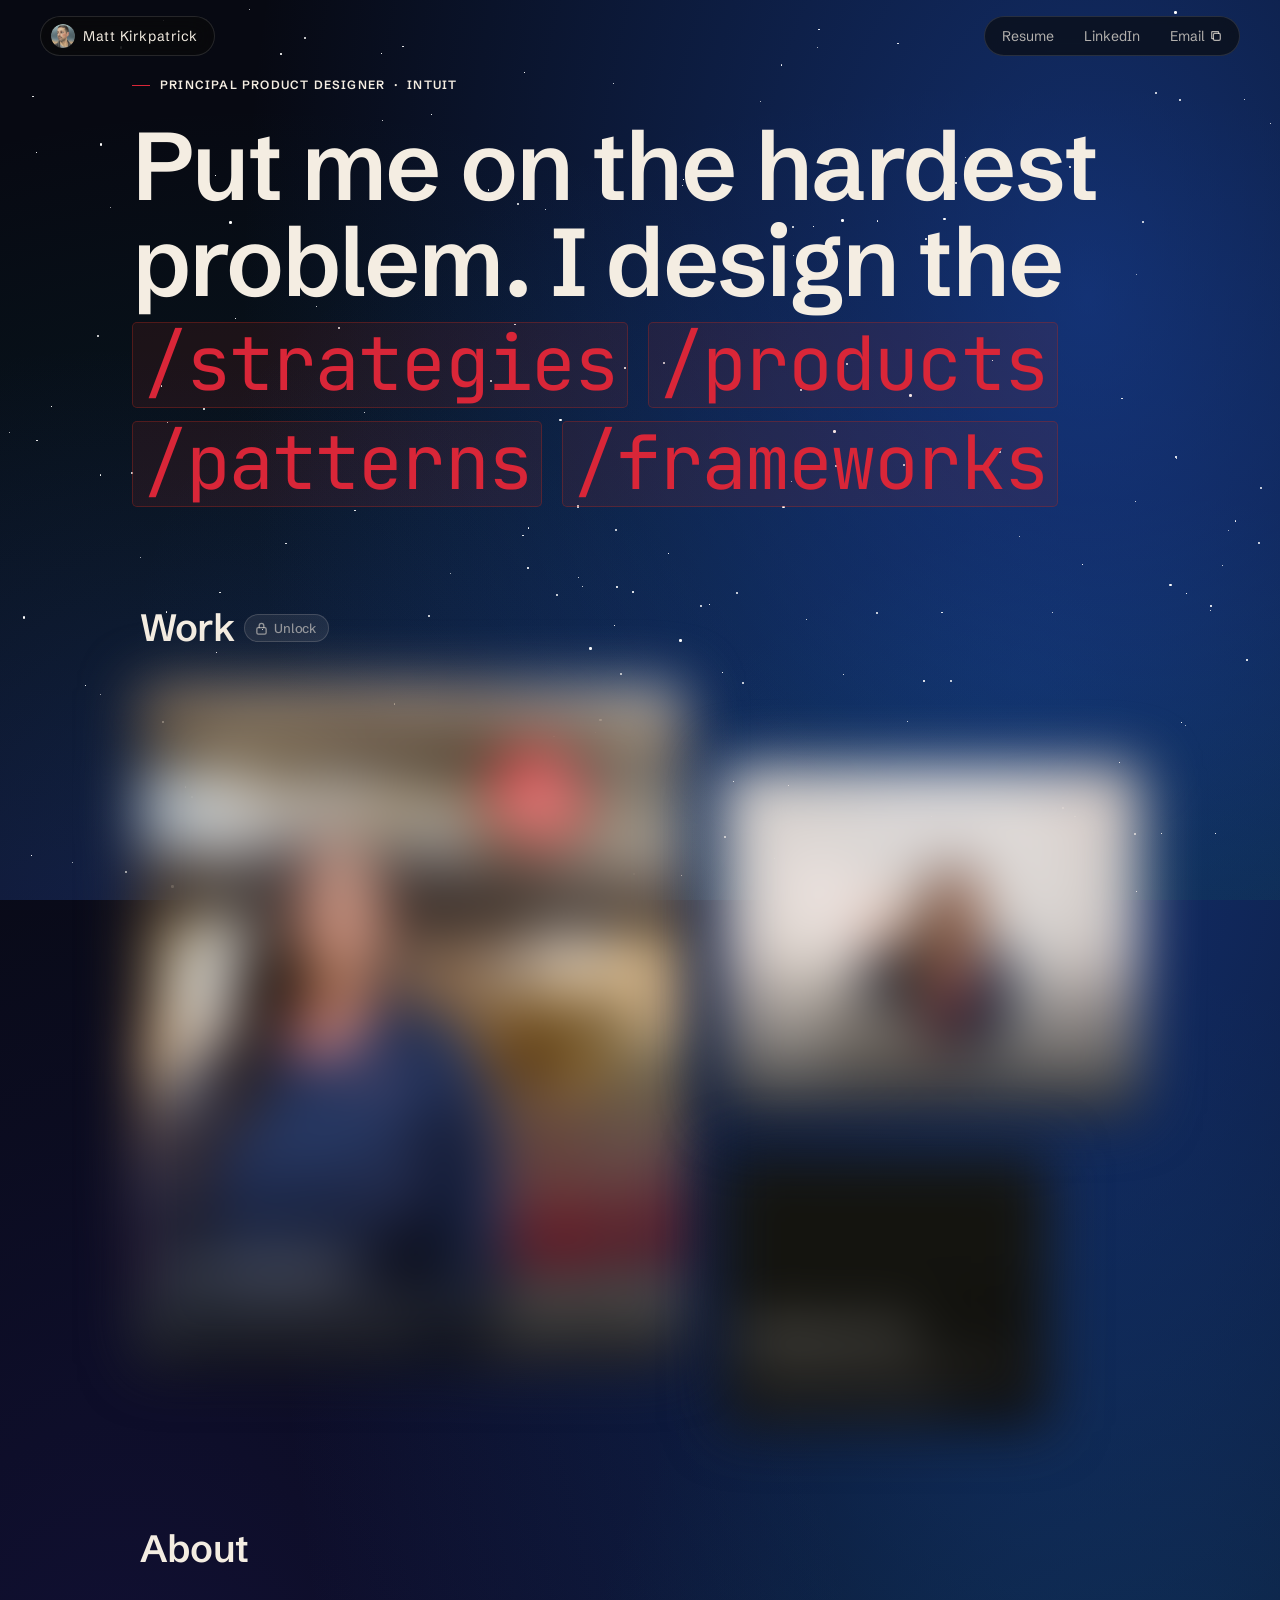
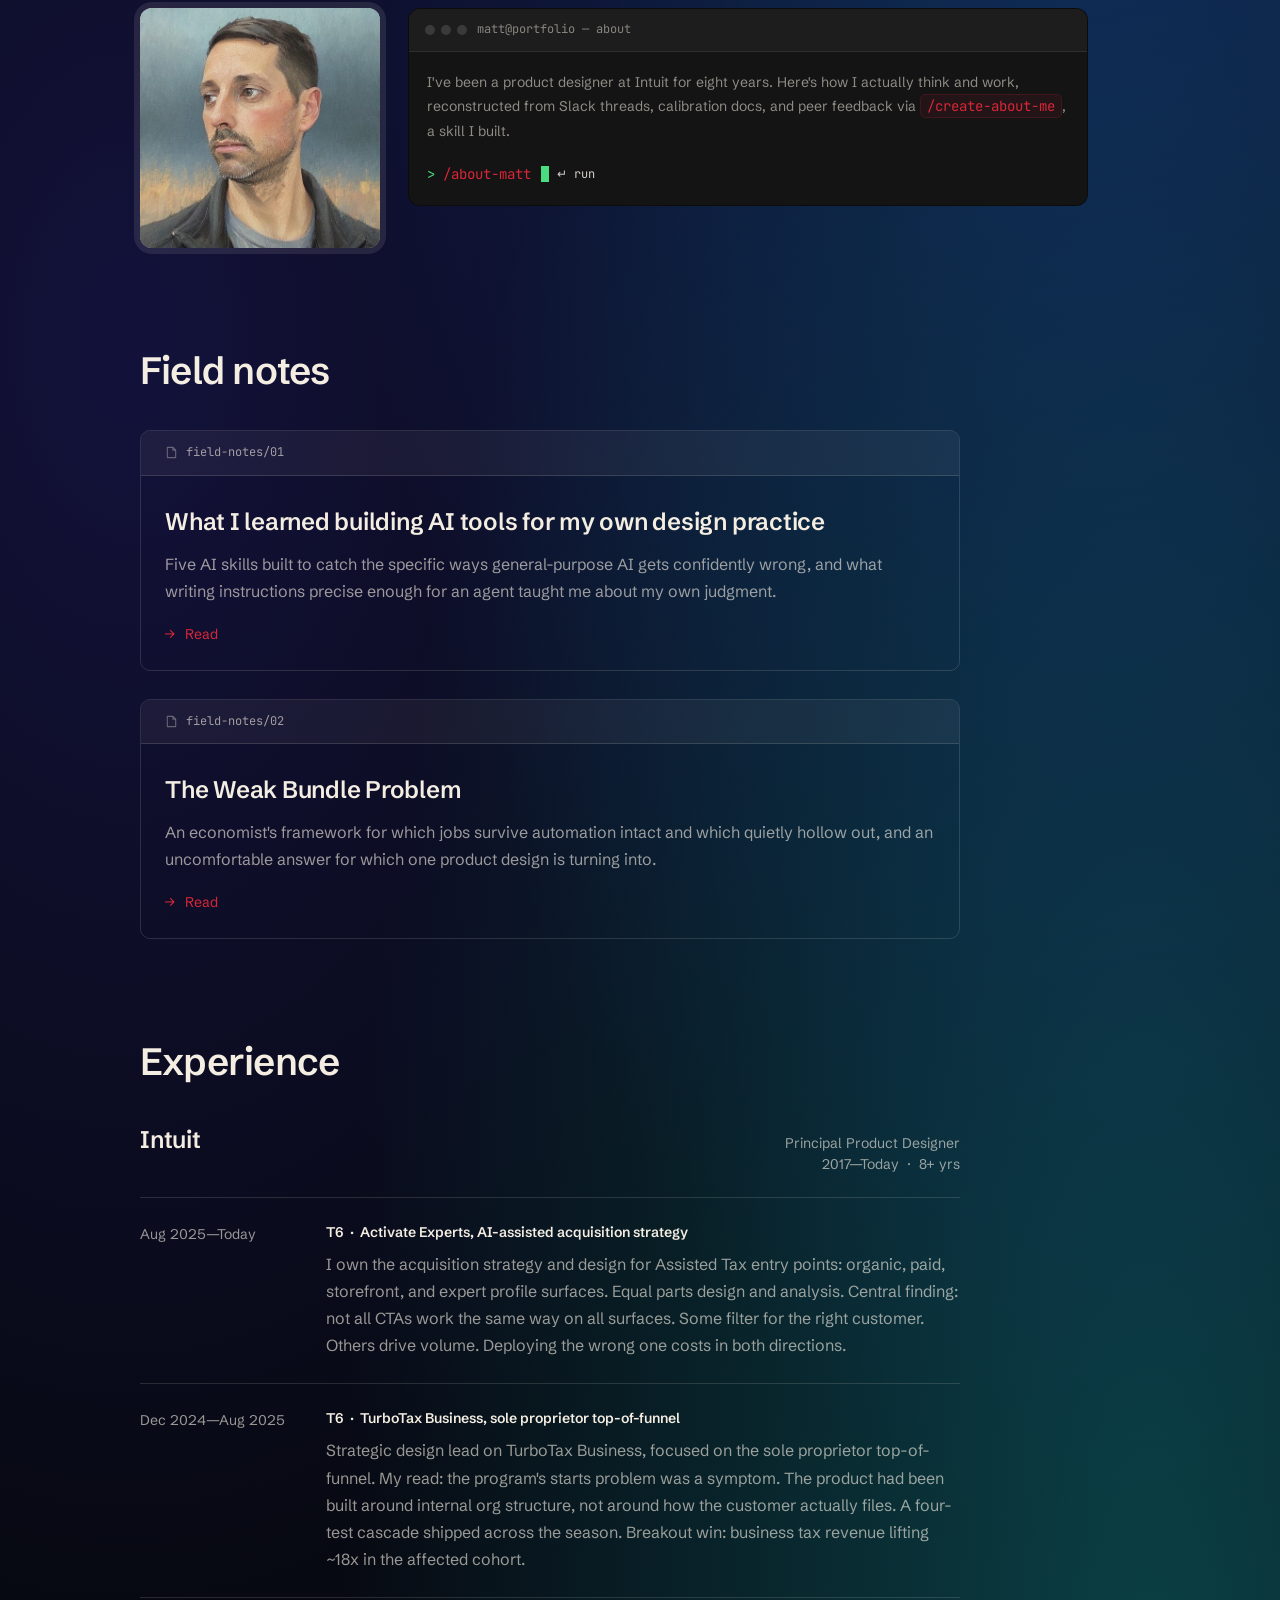
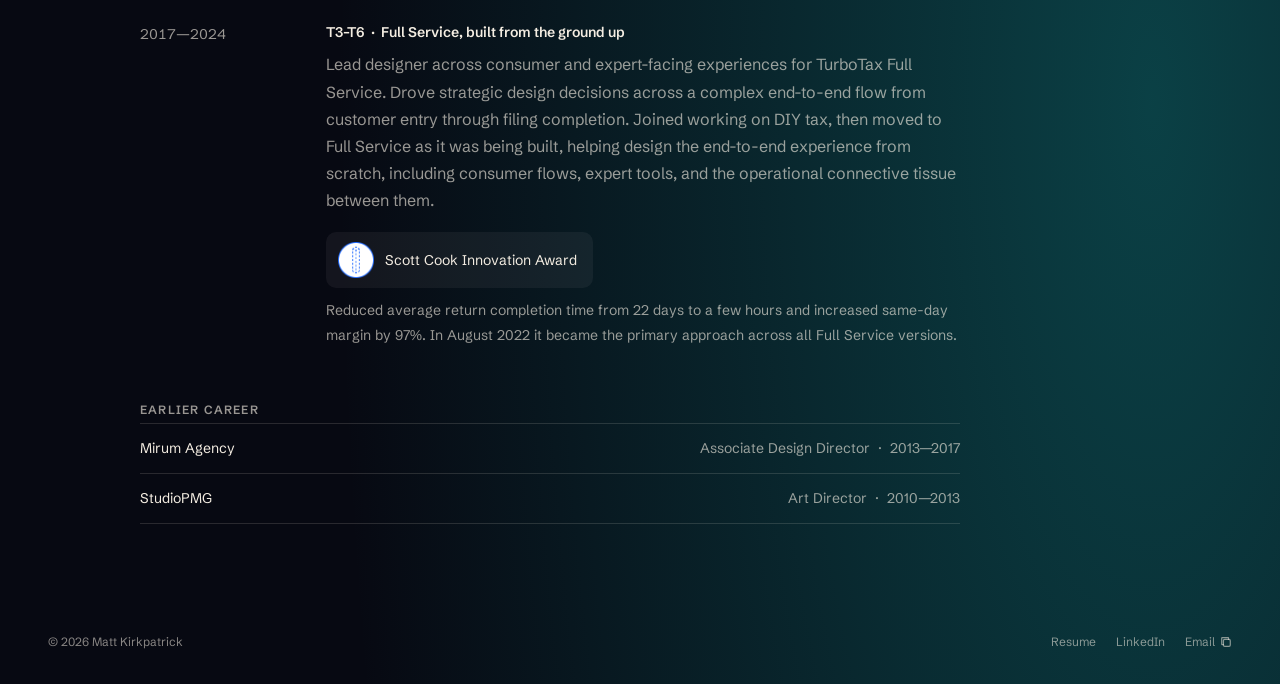
==== commit 1657c267: "Add continuously repeating ambient color down the whole page The hero band (unchanged) still gives t" ====
--- a/index.html
+++ b/index.html
@@ -124,13 +124,15 @@
       pointer-events: none;
       overflow: hidden;
       background-color: #070912;
-      background-repeat: no-repeat;
-      background-position: top;
-      background-size: 100% 220dvh;
+      background-repeat: no-repeat, no-repeat, no-repeat, repeat-y, repeat-y;
+      background-position: top, top, top, top, top;
+      background-size: 100% 220dvh, 100% 220dvh, 100% 220dvh, 100% 150dvh, 100% 190dvh;
       background-image:
         radial-gradient(ellipse at 85% 15%, rgba(30,85,200,0.50) 0%, transparent 55%),
         radial-gradient(ellipse at 90% 85%, rgba(15,135,135,0.44) 0%, transparent 50%),
-        radial-gradient(ellipse at 10% 50%, rgba(50,40,165,0.28) 0%, transparent 46%);
+        radial-gradient(ellipse at 10% 50%, rgba(50,40,165,0.28) 0%, transparent 46%),
+        radial-gradient(ellipse at 80% 50%, rgba(30,85,200,0.22) 0%, transparent 62%),
+        radial-gradient(ellipse at 20% 50%, rgba(15,135,135,0.18) 0%, transparent 62%);
     }
     @media (hover: hover) and (pointer: fine) {
       #starfield { position: fixed; }
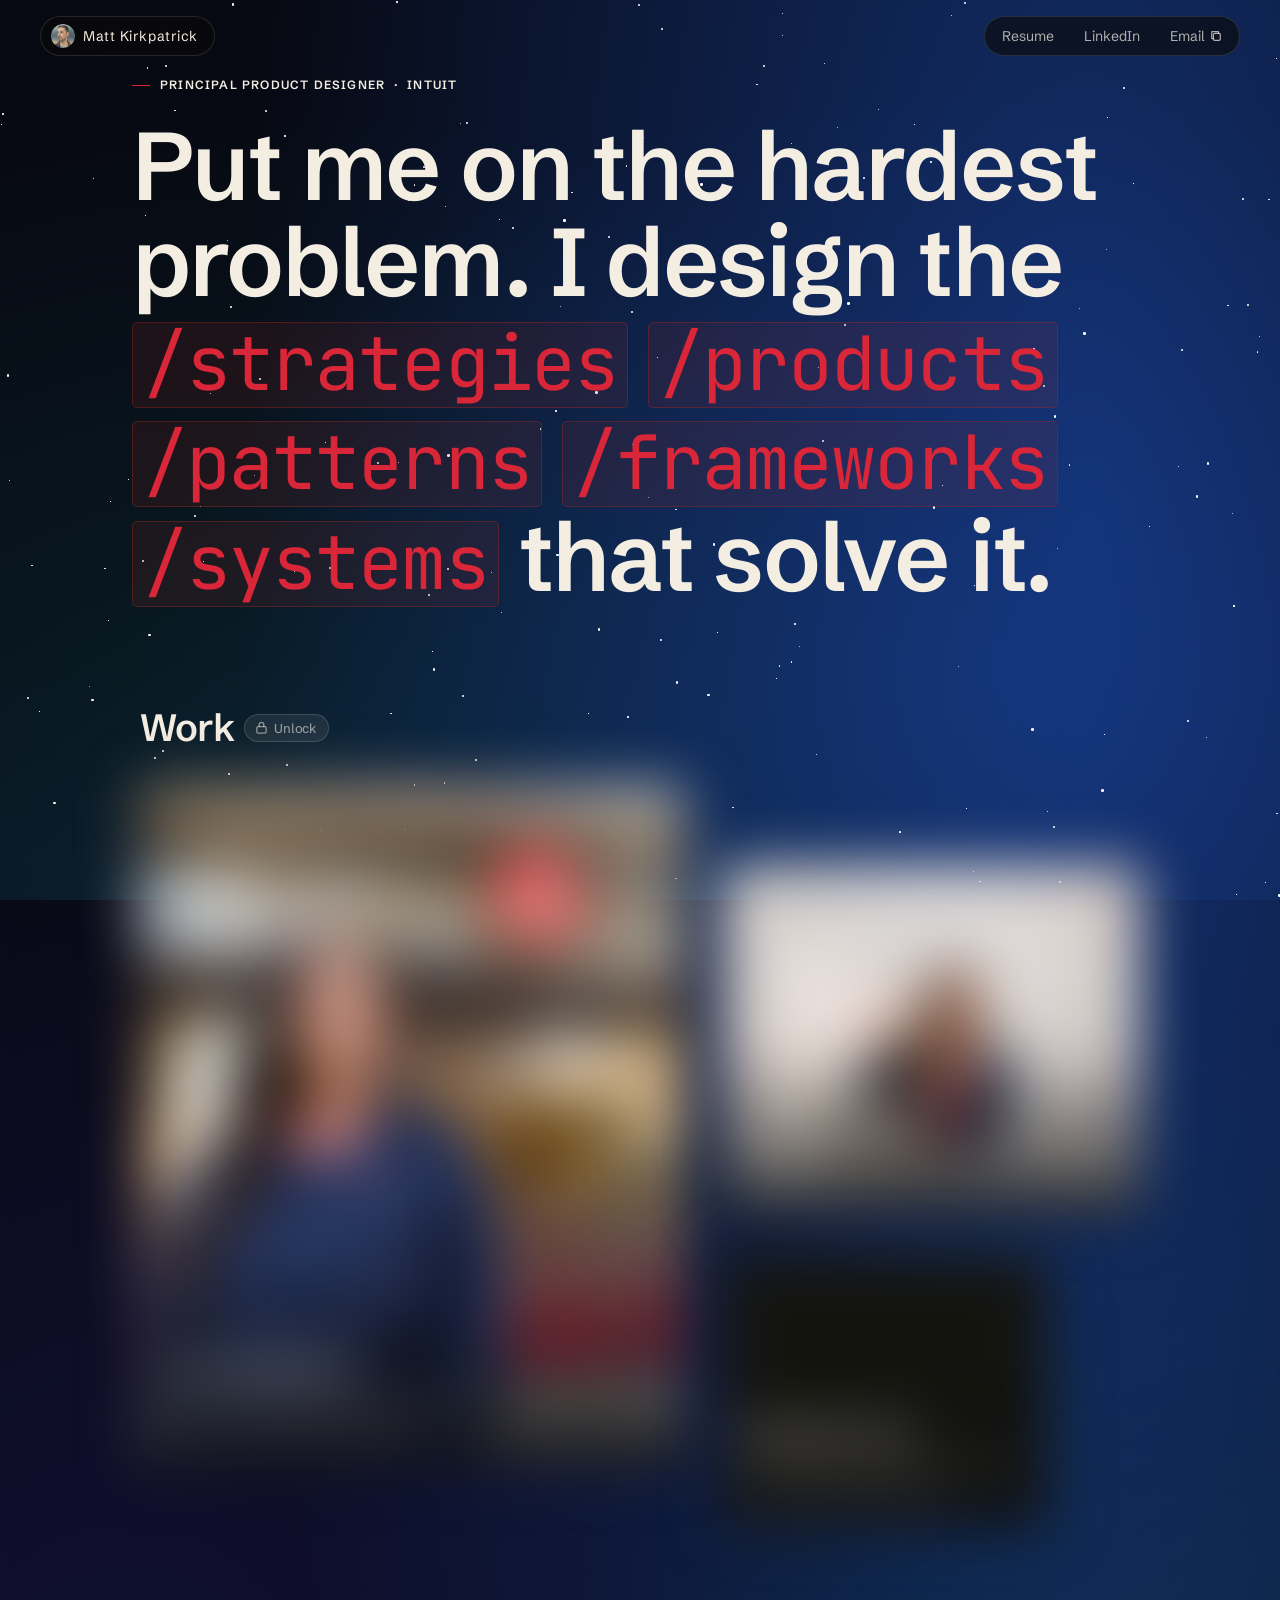
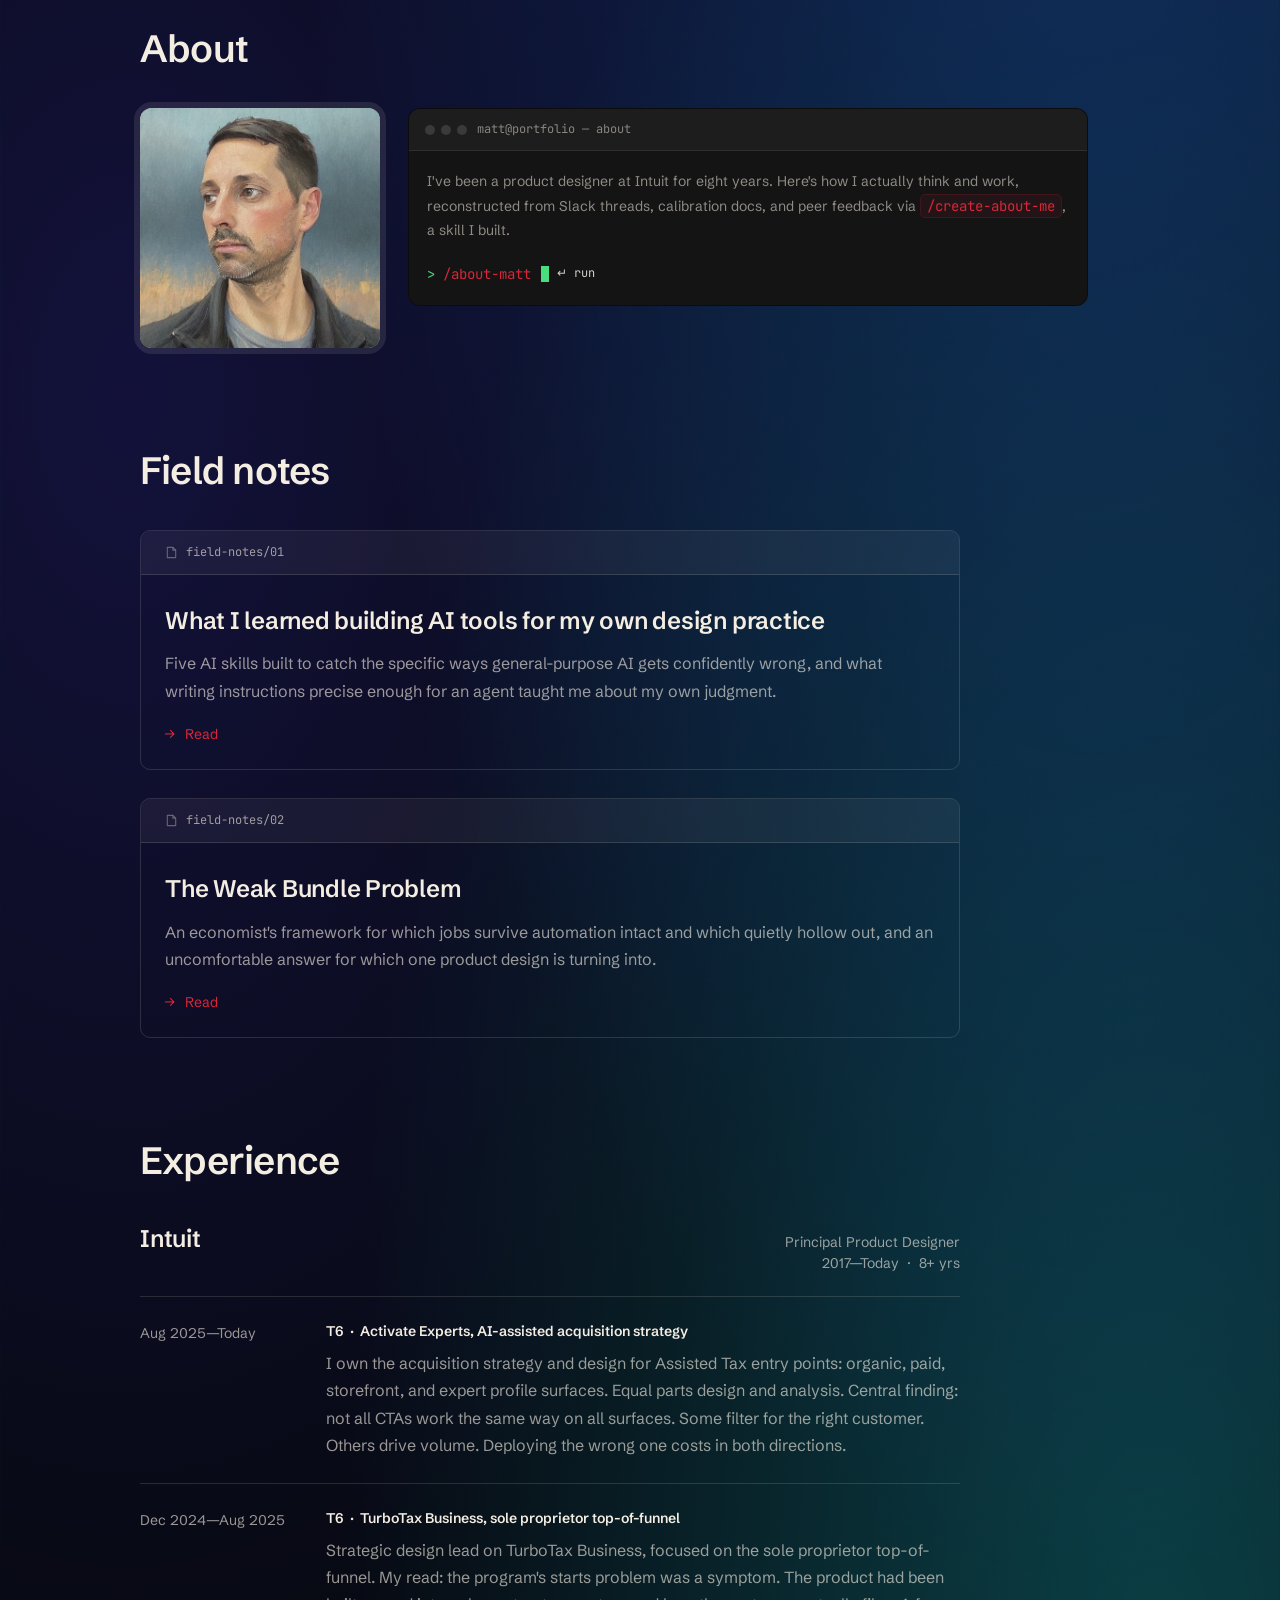
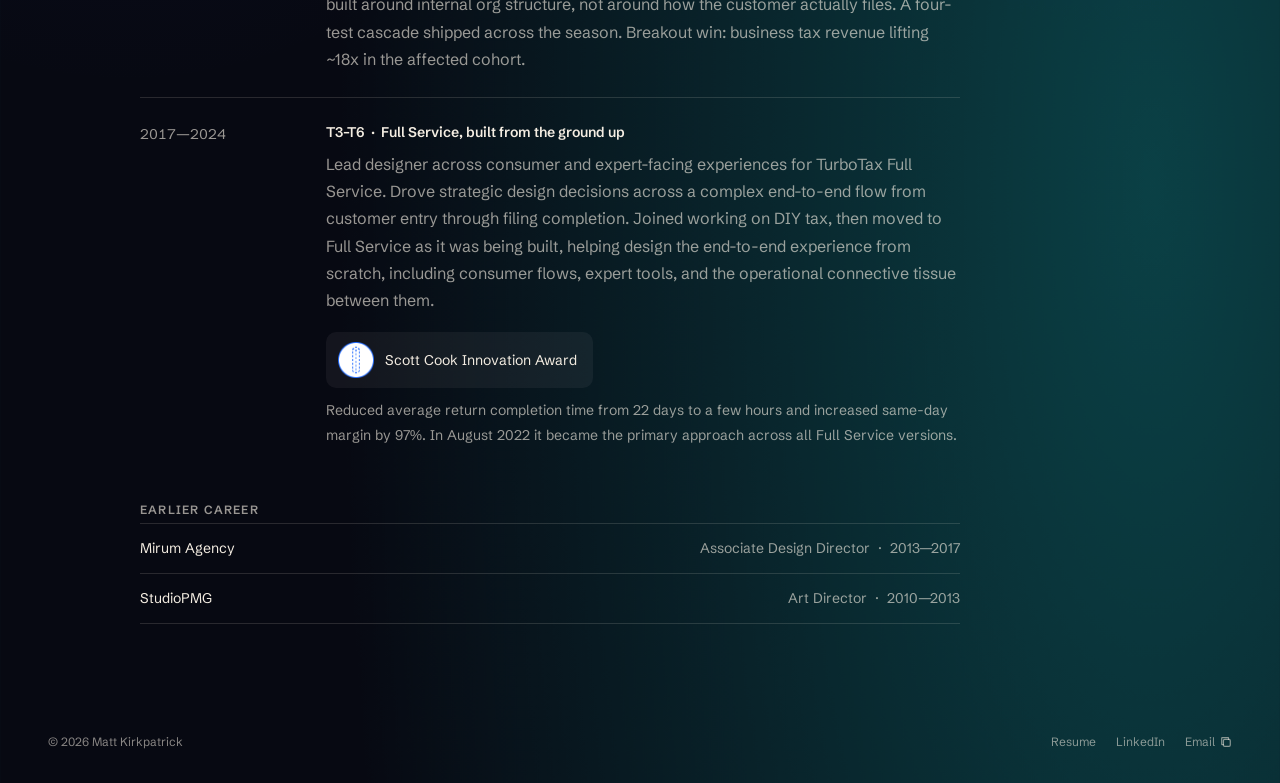
==== commit daa7393d: "Switch starfield background-size from dvh to svh to stop scroll jitter dvh (dynamic viewport height)" ====
--- a/index.html
+++ b/index.html
@@ -126,7 +126,7 @@
       background-color: #070912;
       background-repeat: no-repeat, no-repeat, no-repeat, repeat-y, repeat-y;
       background-position: top, top, top, top, top;
-      background-size: 100% 220dvh, 100% 220dvh, 100% 220dvh, 100% 150dvh, 100% 190dvh;
+      background-size: 100% 400svh, 100% 400svh, 100% 400svh, 100% 150svh, 100% 190svh;
       background-image:
         radial-gradient(ellipse at 85% 15%, rgba(30,85,200,0.50) 0%, transparent 55%),
         radial-gradient(ellipse at 90% 85%, rgba(15,135,135,0.44) 0%, transparent 50%),
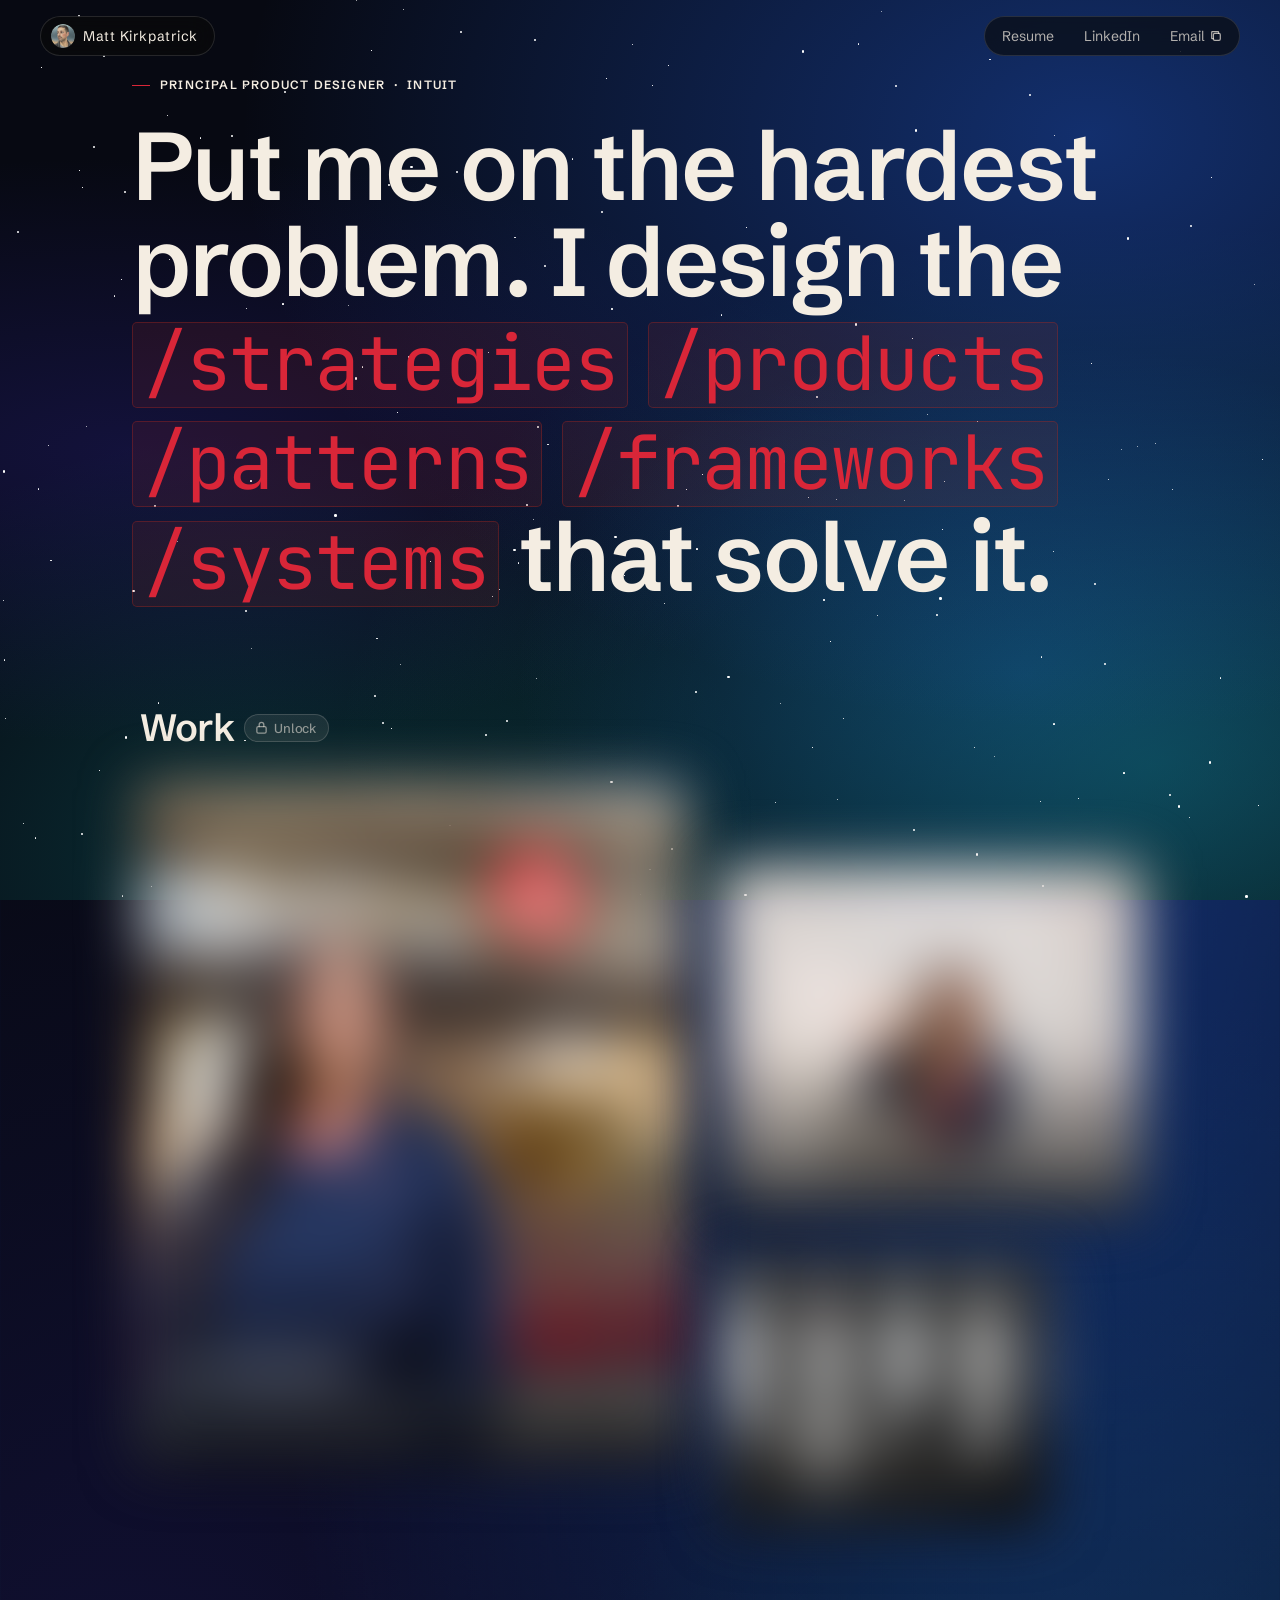
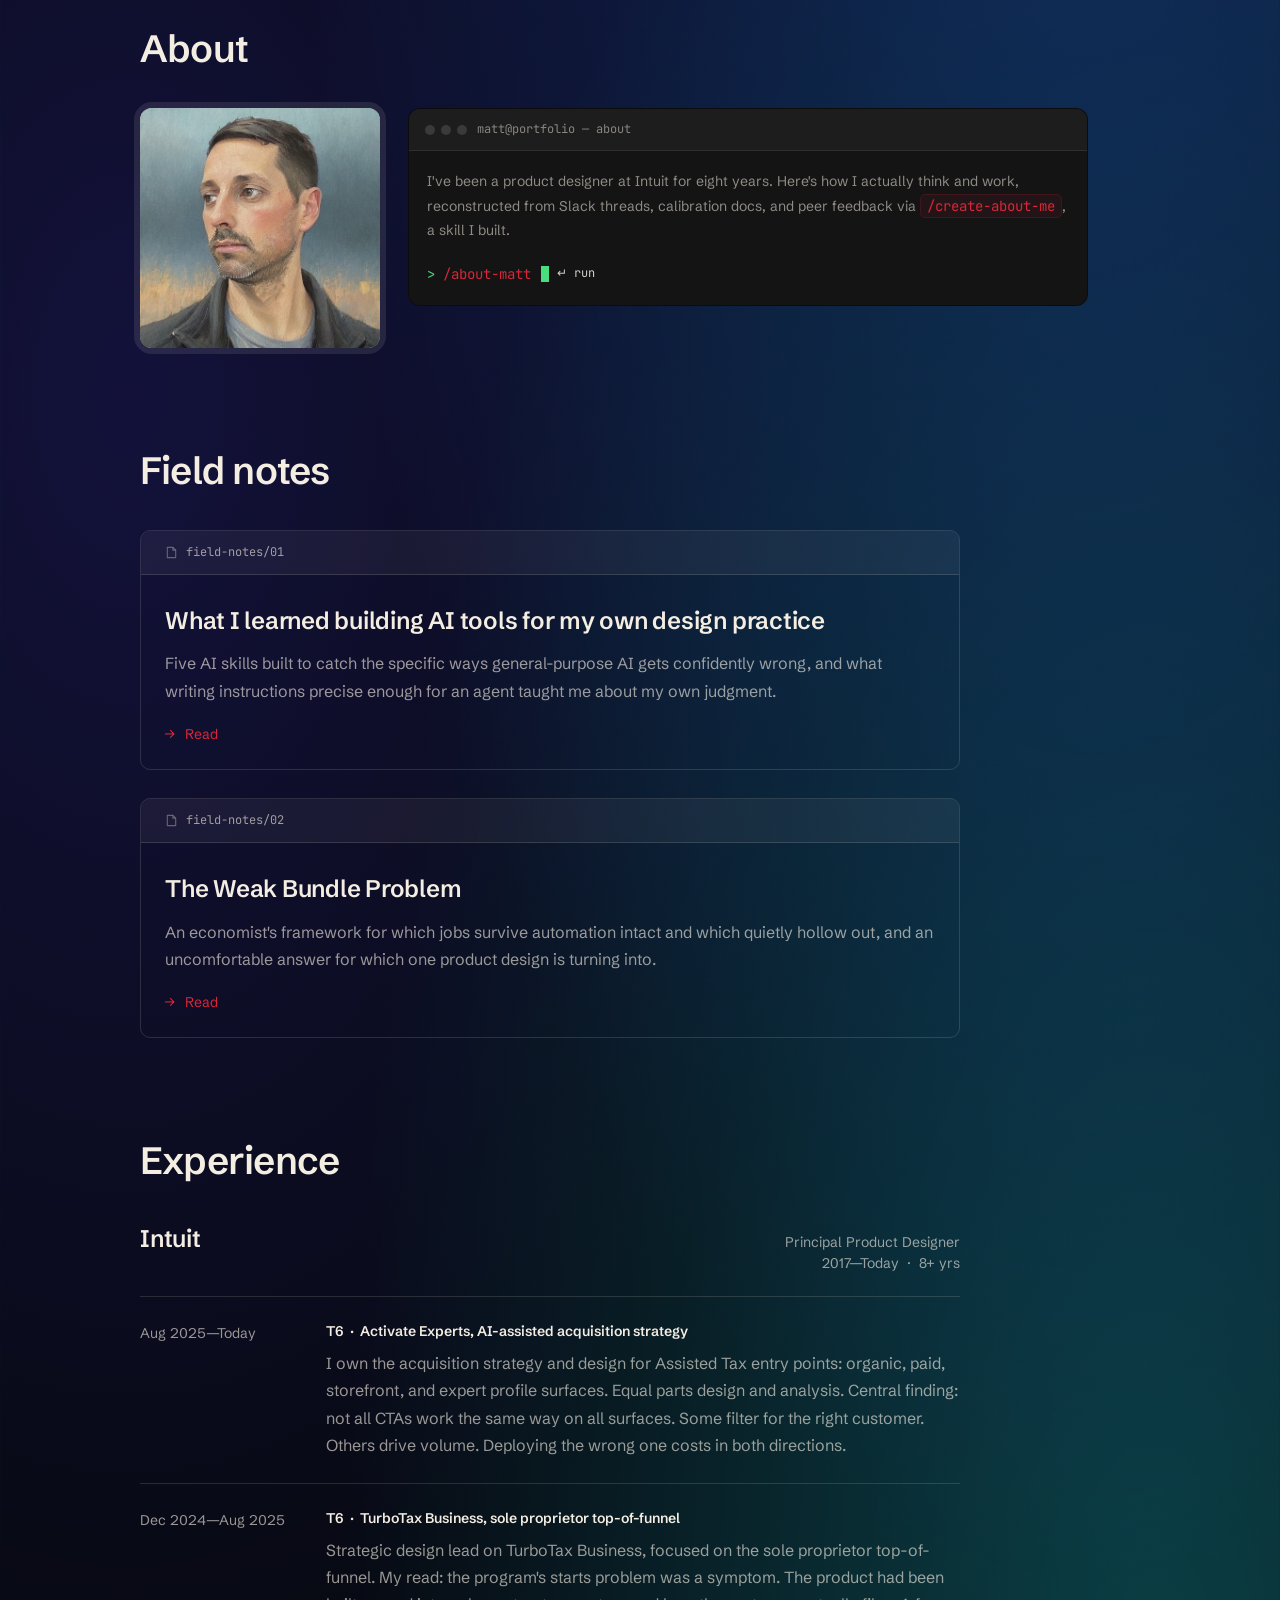
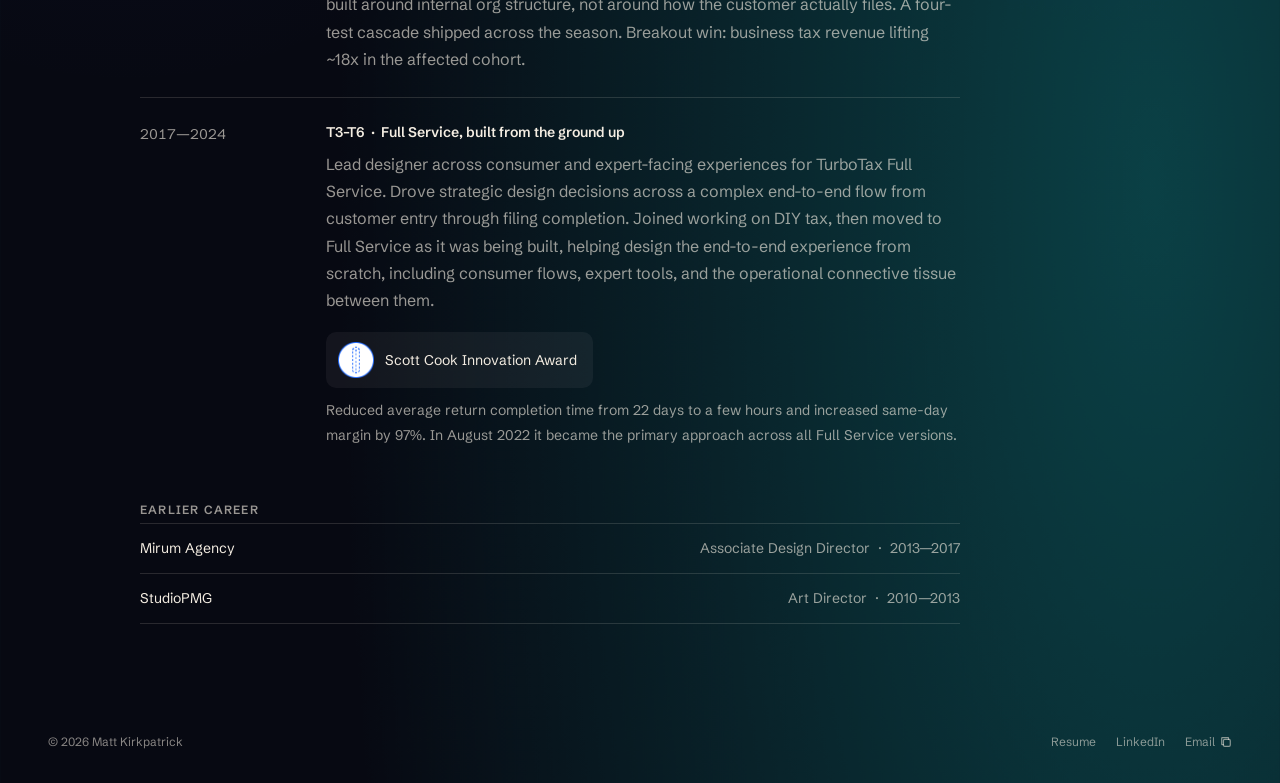
==== commit 1a3e9320: "Revert hero band to its original safe size, harden ambient layer margins Extending the hero band to " ====
--- a/index.html
+++ b/index.html
@@ -126,13 +126,13 @@
       background-color: #070912;
       background-repeat: no-repeat, no-repeat, no-repeat, repeat-y, repeat-y;
       background-position: top, top, top, top, top;
-      background-size: 100% 400svh, 100% 400svh, 100% 400svh, 100% 150svh, 100% 190svh;
+      background-size: 100% 100svh, 100% 100svh, 100% 100svh, 100% 150svh, 100% 190svh;
       background-image:
         radial-gradient(ellipse at 85% 15%, rgba(30,85,200,0.50) 0%, transparent 55%),
         radial-gradient(ellipse at 90% 85%, rgba(15,135,135,0.44) 0%, transparent 50%),
         radial-gradient(ellipse at 10% 50%, rgba(50,40,165,0.28) 0%, transparent 46%),
-        radial-gradient(ellipse at 80% 50%, rgba(30,85,200,0.22) 0%, transparent 62%),
-        radial-gradient(ellipse at 20% 50%, rgba(15,135,135,0.18) 0%, transparent 62%);
+        radial-gradient(ellipse at 80% 50%, rgba(30,85,200,0.36) 0%, transparent 35%),
+        radial-gradient(ellipse at 20% 50%, rgba(15,135,135,0.30) 0%, transparent 35%);
     }
     @media (hover: hover) and (pointer: fine) {
       #starfield { position: fixed; }
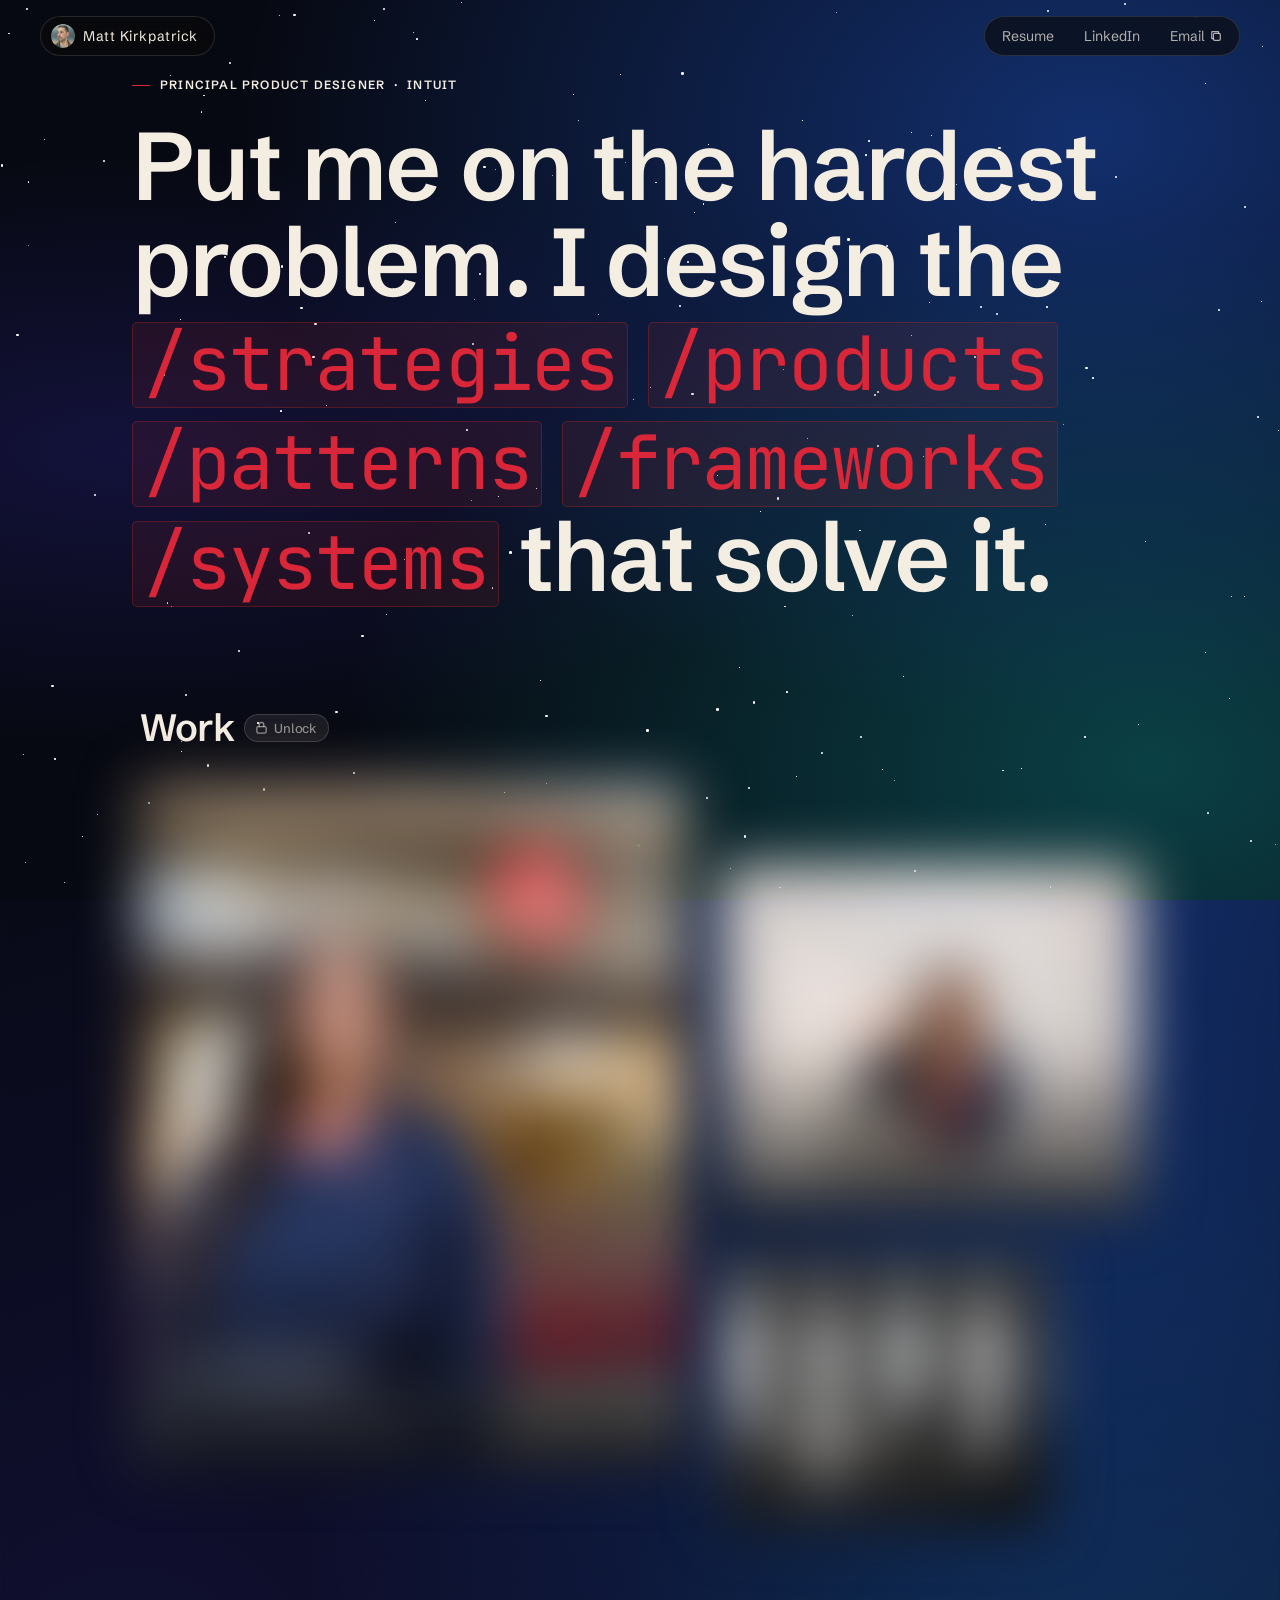
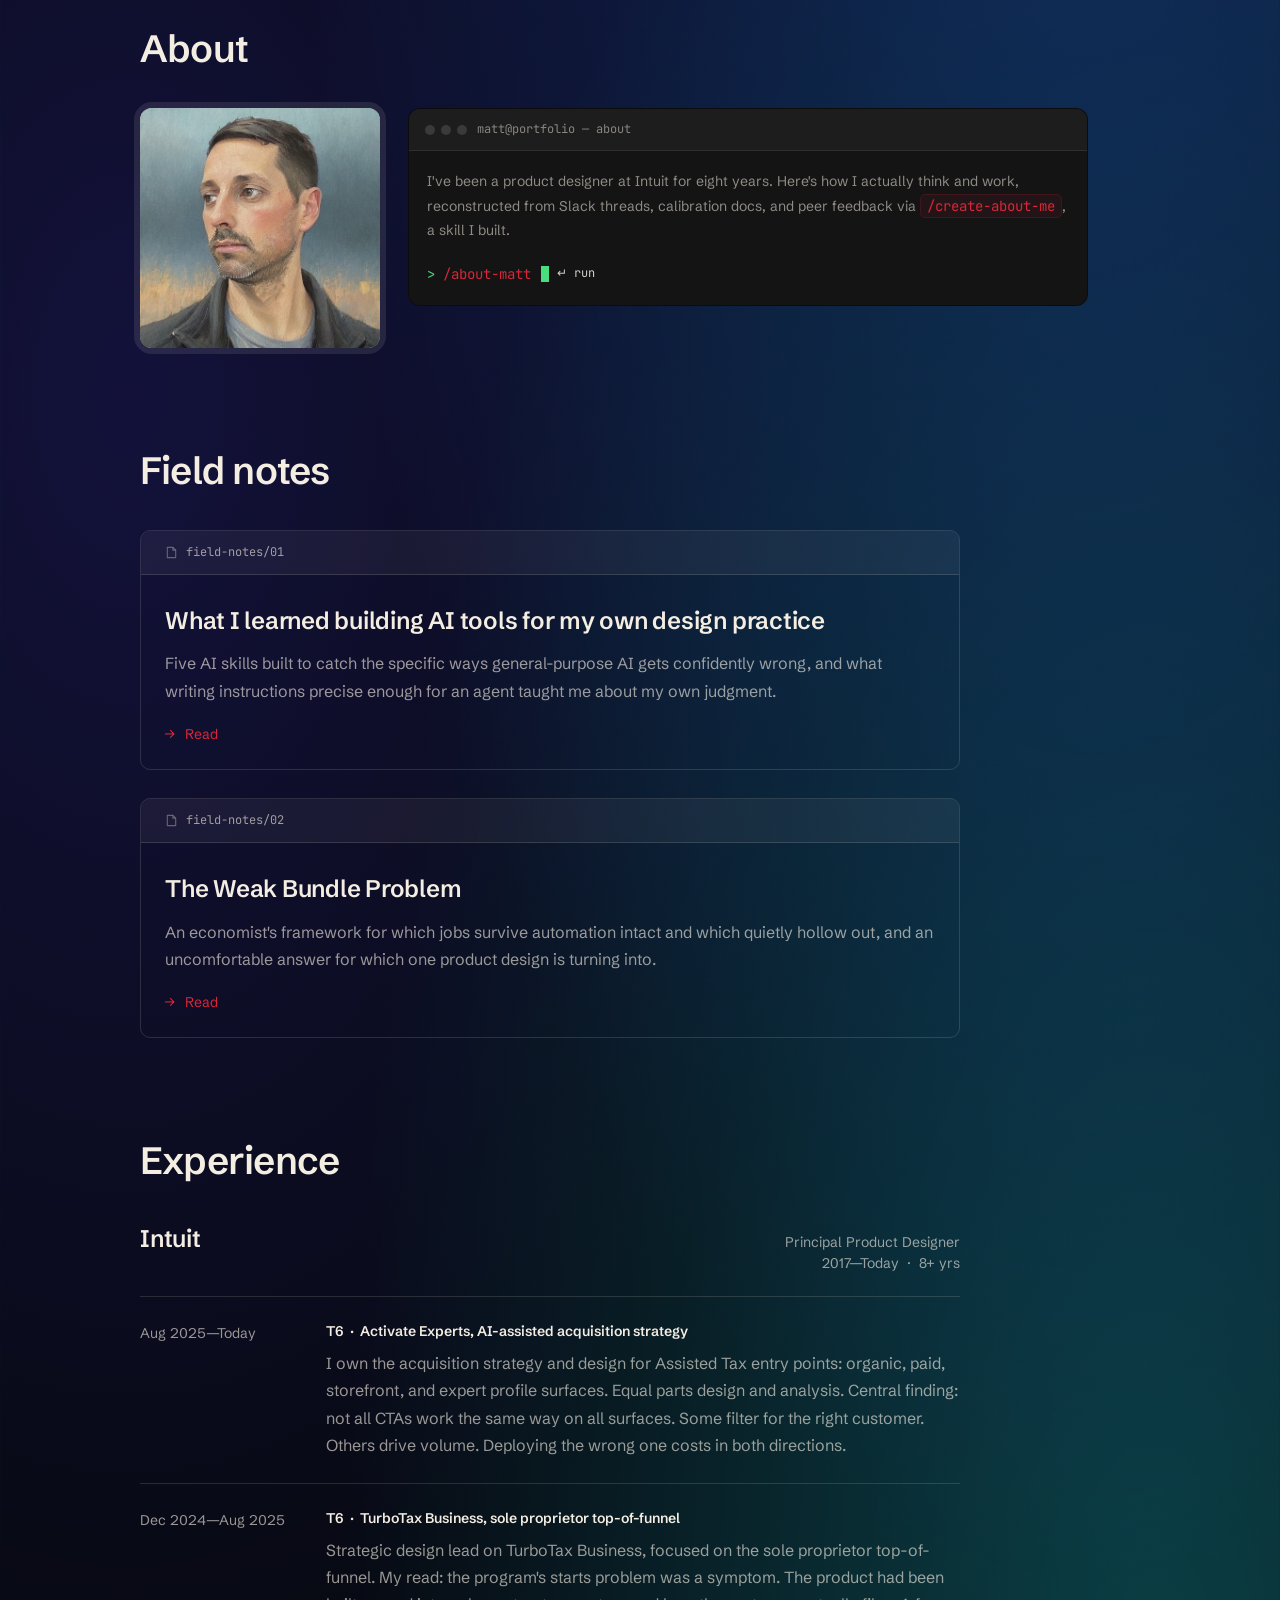
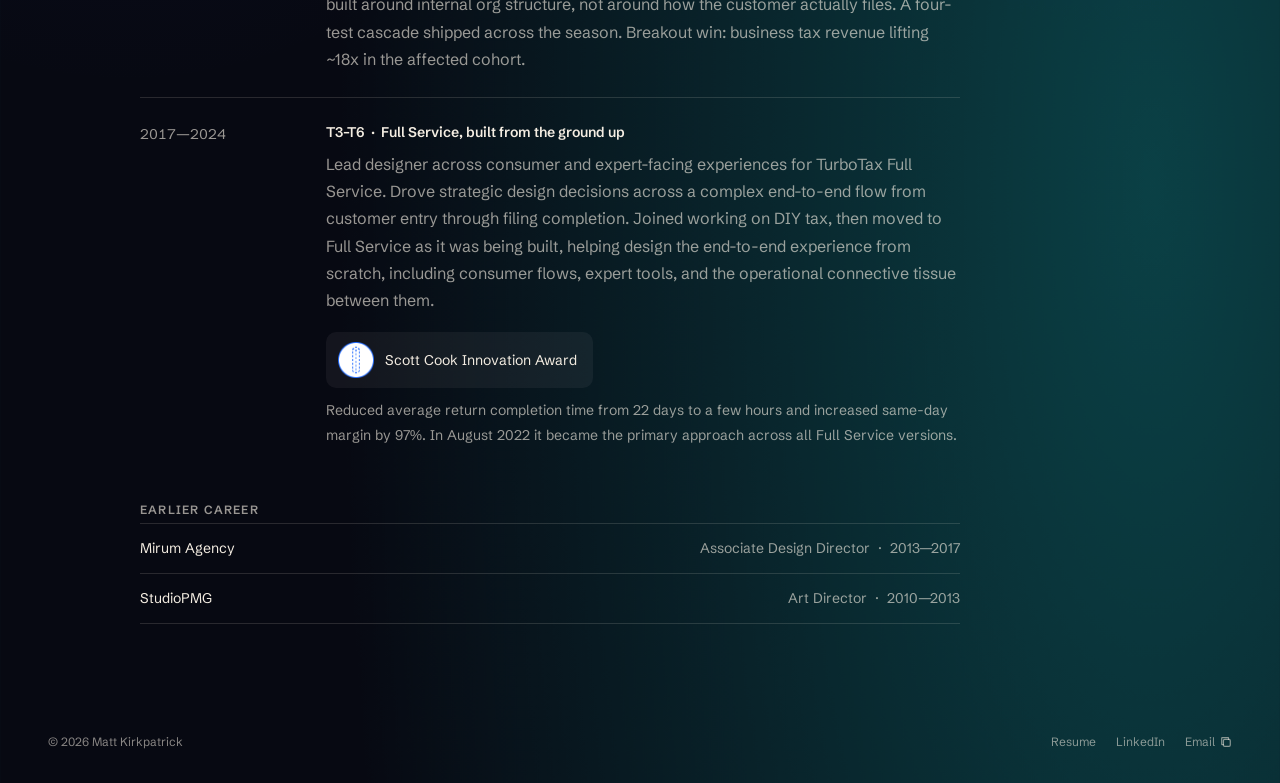
==== commit 62b67039: "Replace tiled ambient gradient with one continuous full-height image Every attempt to fix the seam b" ====
--- a/index.html
+++ b/index.html
@@ -124,15 +124,13 @@
       pointer-events: none;
       overflow: hidden;
       background-color: #070912;
-      background-repeat: no-repeat, no-repeat, no-repeat, repeat-y, repeat-y;
-      background-position: top, top, top, top, top;
-      background-size: 100% 100svh, 100% 100svh, 100% 100svh, 100% 150svh, 100% 190svh;
+      background-repeat: no-repeat;
+      background-position: top;
+      background-size: 100% 100svh;
       background-image:
         radial-gradient(ellipse at 85% 15%, rgba(30,85,200,0.50) 0%, transparent 55%),
         radial-gradient(ellipse at 90% 85%, rgba(15,135,135,0.44) 0%, transparent 50%),
-        radial-gradient(ellipse at 10% 50%, rgba(50,40,165,0.28) 0%, transparent 46%),
-        radial-gradient(ellipse at 80% 50%, rgba(30,85,200,0.36) 0%, transparent 35%),
-        radial-gradient(ellipse at 20% 50%, rgba(15,135,135,0.30) 0%, transparent 35%);
+        radial-gradient(ellipse at 10% 50%, rgba(50,40,165,0.28) 0%, transparent 46%);
     }
     @media (hover: hover) and (pointer: fine) {
       #starfield { position: fixed; }
@@ -2239,13 +2237,42 @@
     // GPU-composited instead of redrawn every frame in JS.
     const field = document.getElementById('starfield');
     const reduceMotion = window.matchMedia('(prefers-reduced-motion: reduce)').matches;
+    const isDesktopFixed = window.matchMedia('(hover: hover) and (pointer: fine)').matches;
     let mode = (document.body.dataset.atmos || 'meteors');
 
     function rand(min, max) { return Math.random() * (max - min) + min; }
+
+    // On touch devices, replace the CSS-defined hero-only background with
+    // one continuous, non-repeating image sized to the page's actual full
+    // height — no tiling at all, so no tiling seam is possible. Desktop
+    // (position:fixed, viewport-pinned) keeps the CSS-defined background.
+    function buildBackground(totalH) {
+      if (isDesktopFixed || !totalH) return;
+      const vh = window.innerHeight;
+      const layers = [
+        `radial-gradient(ellipse at 85% ${Math.round(vh * 0.15)}px, rgba(30,85,200,0.50) 0%, transparent ${Math.round(vh * 0.55)}px)`,
+        `radial-gradient(ellipse at 90% ${Math.round(vh * 0.85)}px, rgba(15,135,135,0.44) 0%, transparent ${Math.round(vh * 0.50)}px)`,
+        `radial-gradient(ellipse at 10% ${Math.round(vh * 0.50)}px, rgba(50,40,165,0.28) 0%, transparent ${Math.round(vh * 0.46)}px)`
+      ];
+      const colors = ['rgba(30,85,200,0.34)', 'rgba(15,135,135,0.28)'];
+      const xPos = [80, 20];
+      const spacing = vh * 1.3;
+      const radius = Math.round(vh * 0.5);
+      let i = 0;
+      for (let y = vh * 1.1; y < totalH - vh * 0.3; y += spacing) {
+        layers.push(`radial-gradient(ellipse at ${xPos[i % 2]}% ${Math.round(y)}px, ${colors[i % 2]} 0%, transparent ${radius}px)`);
+        i++;
+      }
+      field.style.backgroundImage = layers.join(',');
+      field.style.backgroundSize = `100% ${Math.round(totalH)}px`;
+      field.style.backgroundRepeat = 'no-repeat';
+      field.style.backgroundPosition = 'top';
+    }
 
     function build() {
       field.innerHTML = '';
       const w = field.offsetWidth, h = field.offsetHeight;
+      buildBackground(h);
 
       // Original canvas counts (180/28/40) were per viewport; the field now
       // spans the full document (~5-7 viewports), so scale by area to keep
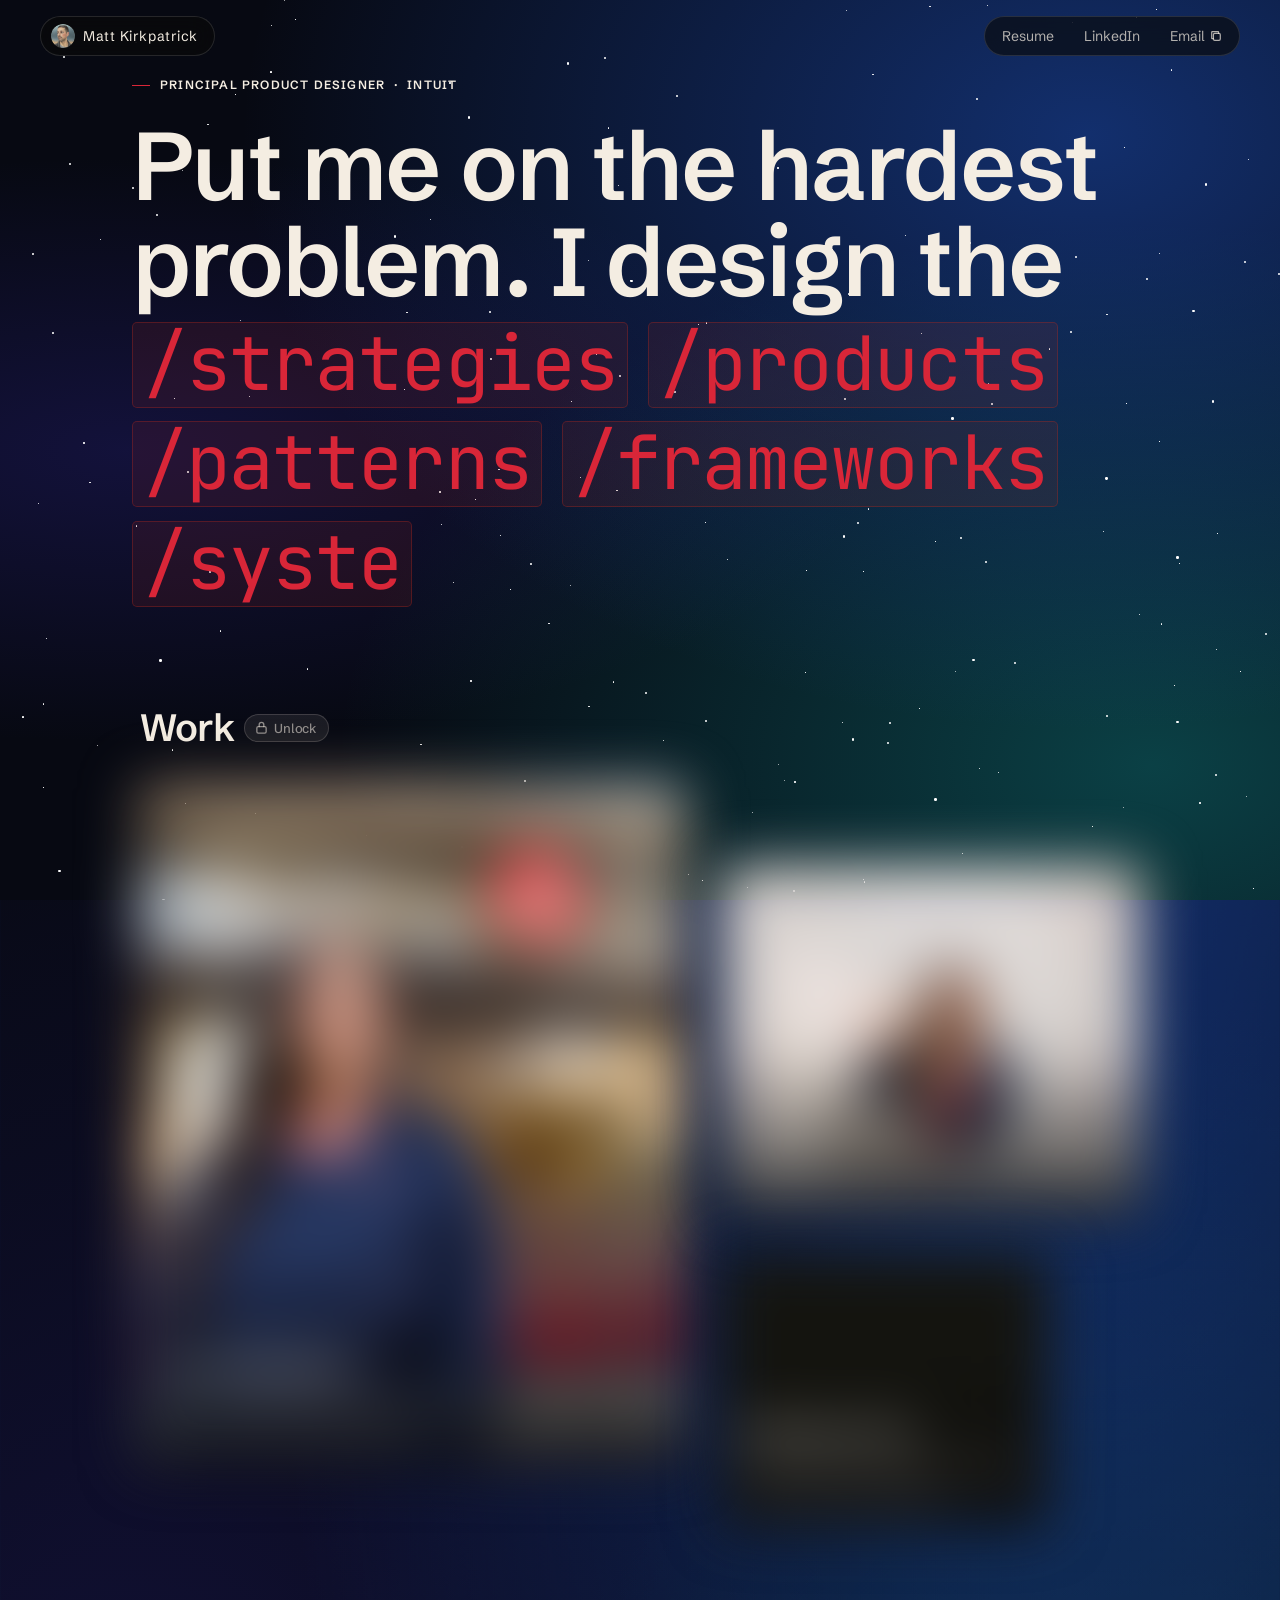
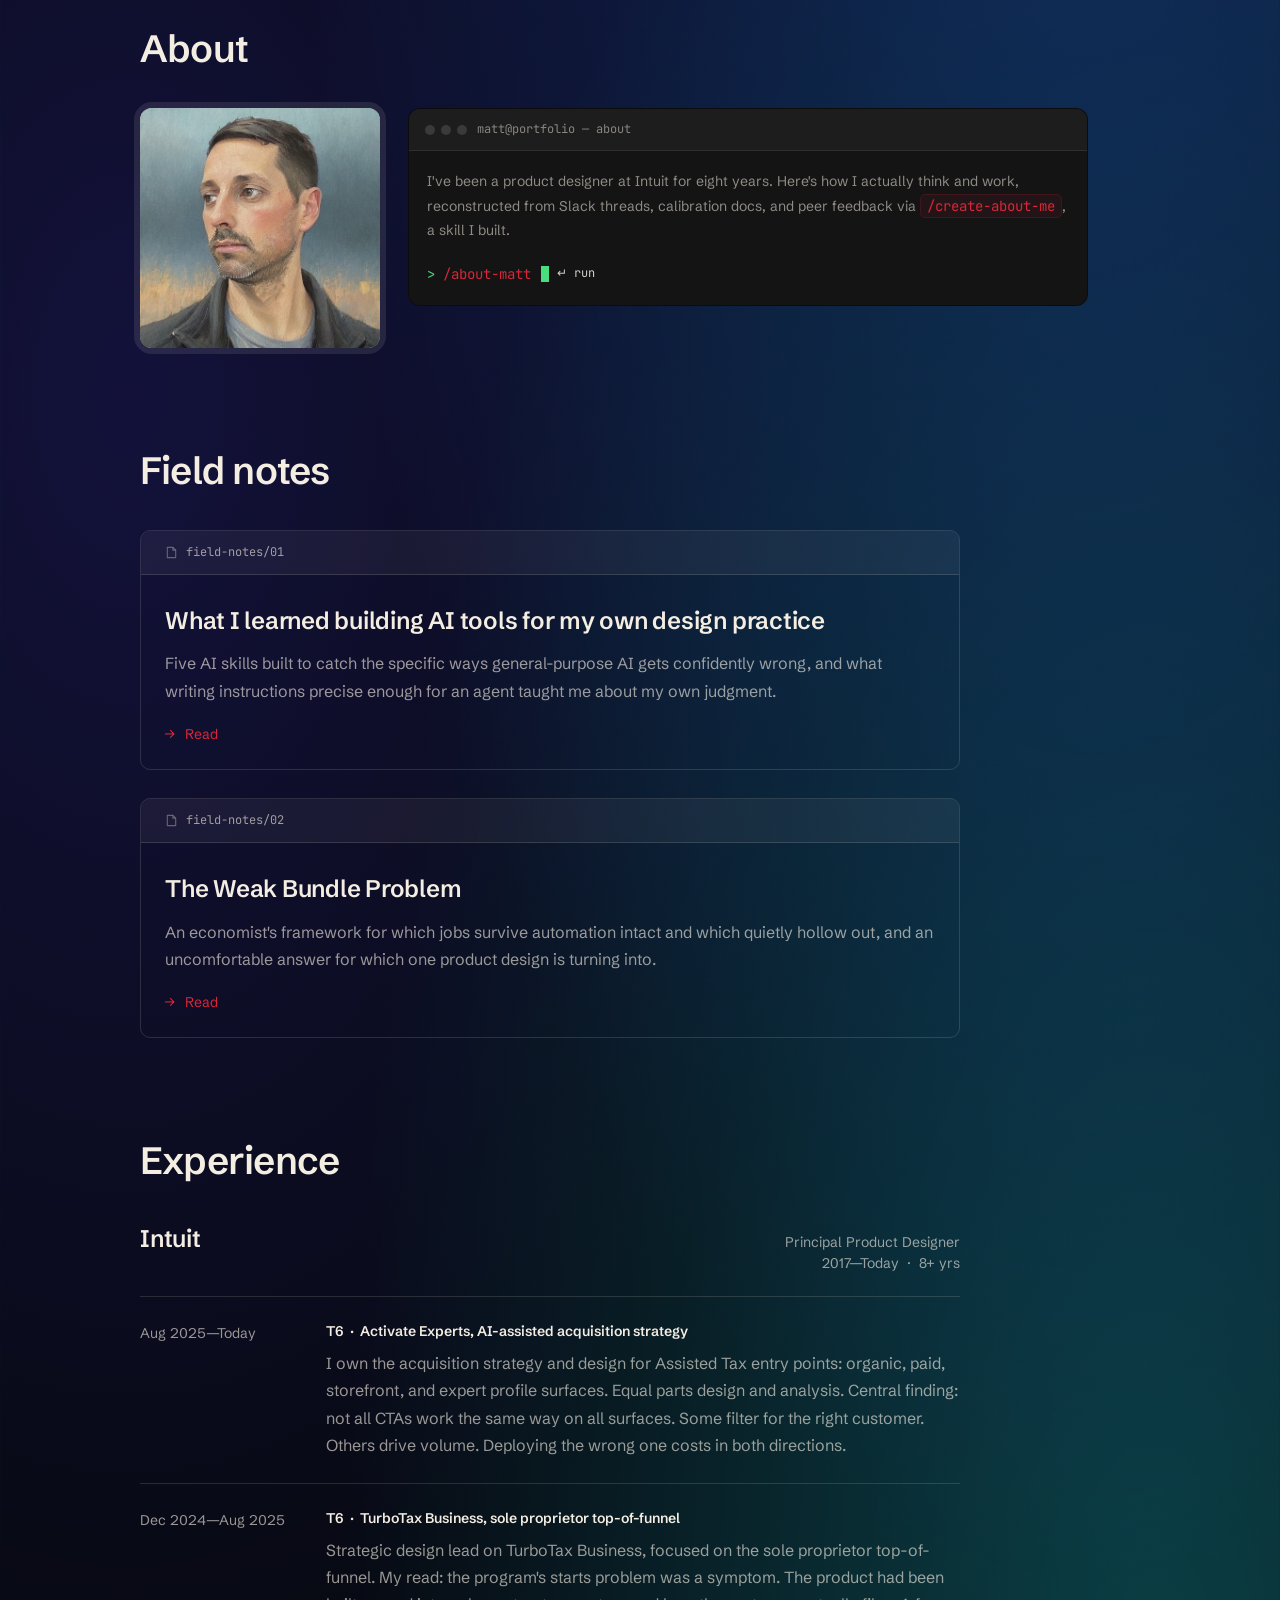
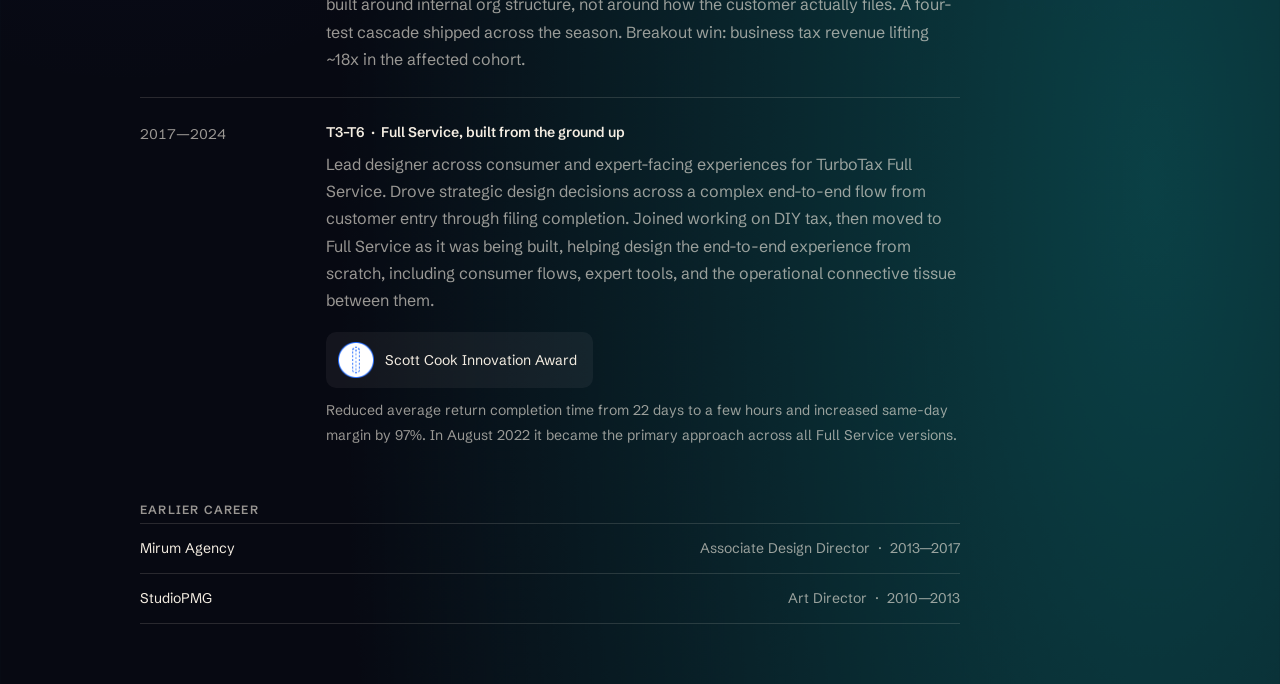
==== commit d995d7ab: "Revert starfield/nebula changes back to the working version Every attempt today to fix the seam, the" ====
--- a/index.html
+++ b/index.html
@@ -124,9 +124,6 @@
       pointer-events: none;
       overflow: hidden;
       background-color: #070912;
-      background-repeat: no-repeat;
-      background-position: top;
-      background-size: 100% 100svh;
       background-image:
         radial-gradient(ellipse at 85% 15%, rgba(30,85,200,0.50) 0%, transparent 55%),
         radial-gradient(ellipse at 90% 85%, rgba(15,135,135,0.44) 0%, transparent 50%),
@@ -2237,49 +2234,20 @@
     // GPU-composited instead of redrawn every frame in JS.
     const field = document.getElementById('starfield');
     const reduceMotion = window.matchMedia('(prefers-reduced-motion: reduce)').matches;
-    const isDesktopFixed = window.matchMedia('(hover: hover) and (pointer: fine)').matches;
     let mode = (document.body.dataset.atmos || 'meteors');
 
     function rand(min, max) { return Math.random() * (max - min) + min; }
-
-    // On touch devices, replace the CSS-defined hero-only background with
-    // one continuous, non-repeating image sized to the page's actual full
-    // height — no tiling at all, so no tiling seam is possible. Desktop
-    // (position:fixed, viewport-pinned) keeps the CSS-defined background.
-    function buildBackground(totalH) {
-      if (isDesktopFixed || !totalH) return;
-      const vh = window.innerHeight;
-      const layers = [
-        `radial-gradient(ellipse at 85% ${Math.round(vh * 0.15)}px, rgba(30,85,200,0.50) 0%, transparent ${Math.round(vh * 0.55)}px)`,
-        `radial-gradient(ellipse at 90% ${Math.round(vh * 0.85)}px, rgba(15,135,135,0.44) 0%, transparent ${Math.round(vh * 0.50)}px)`,
-        `radial-gradient(ellipse at 10% ${Math.round(vh * 0.50)}px, rgba(50,40,165,0.28) 0%, transparent ${Math.round(vh * 0.46)}px)`
-      ];
-      const colors = ['rgba(30,85,200,0.34)', 'rgba(15,135,135,0.28)'];
-      const xPos = [80, 20];
-      const spacing = vh * 1.3;
-      const radius = Math.round(vh * 0.5);
-      let i = 0;
-      for (let y = vh * 1.1; y < totalH - vh * 0.3; y += spacing) {
-        layers.push(`radial-gradient(ellipse at ${xPos[i % 2]}% ${Math.round(y)}px, ${colors[i % 2]} 0%, transparent ${radius}px)`);
-        i++;
-      }
-      field.style.backgroundImage = layers.join(',');
-      field.style.backgroundSize = `100% ${Math.round(totalH)}px`;
-      field.style.backgroundRepeat = 'no-repeat';
-      field.style.backgroundPosition = 'top';
-    }
 
     function build() {
       field.innerHTML = '';
       const w = field.offsetWidth, h = field.offsetHeight;
-      buildBackground(h);
 
       // Original canvas counts (180/28/40) were per viewport; the field now
       // spans the full document (~5-7 viewports), so scale by area to keep
       // the same on-screen density — capped so a long page can't spawn
       // thousands of animated elements on mobile.
       const density = (w * h) / (window.innerWidth * window.innerHeight);
-      const starCount = Math.min(Math.round((mode === 'drift' ? 240 : 180) * density), 1600);
+      const starCount = Math.min(Math.round((mode === 'drift' ? 240 : 180) * density), 700);
       for (let i = 0; i < starCount; i++) {
         const r = rand(0.2, 1.3);
         const base = rand(0.05, 0.40);
@@ -2300,7 +2268,7 @@
       }
 
       if (mode === 'meteors' && !reduceMotion) {
-        const meteorCount = Math.min(Math.round(28 * density), 220);
+        const meteorCount = Math.min(Math.round(28 * density), 100);
         for (let i = 0; i < meteorCount; i++) {
           const angleDeg = rand(22.5, 33.75); // matches original PI/8..3PI/16 radians
           const angleRad = angleDeg * Math.PI / 180;
@@ -2327,7 +2295,7 @@
           field.appendChild(el);
         }
       } else if (mode === 'drift' && !reduceMotion) {
-        const driftCount = Math.min(Math.round(40 * density), 330);
+        const driftCount = Math.min(Math.round(40 * density), 150);
         for (let i = 0; i < driftCount; i++) {
           const r = rand(0.4, 2.0);
           const opacity = rand(0.06, 0.34);
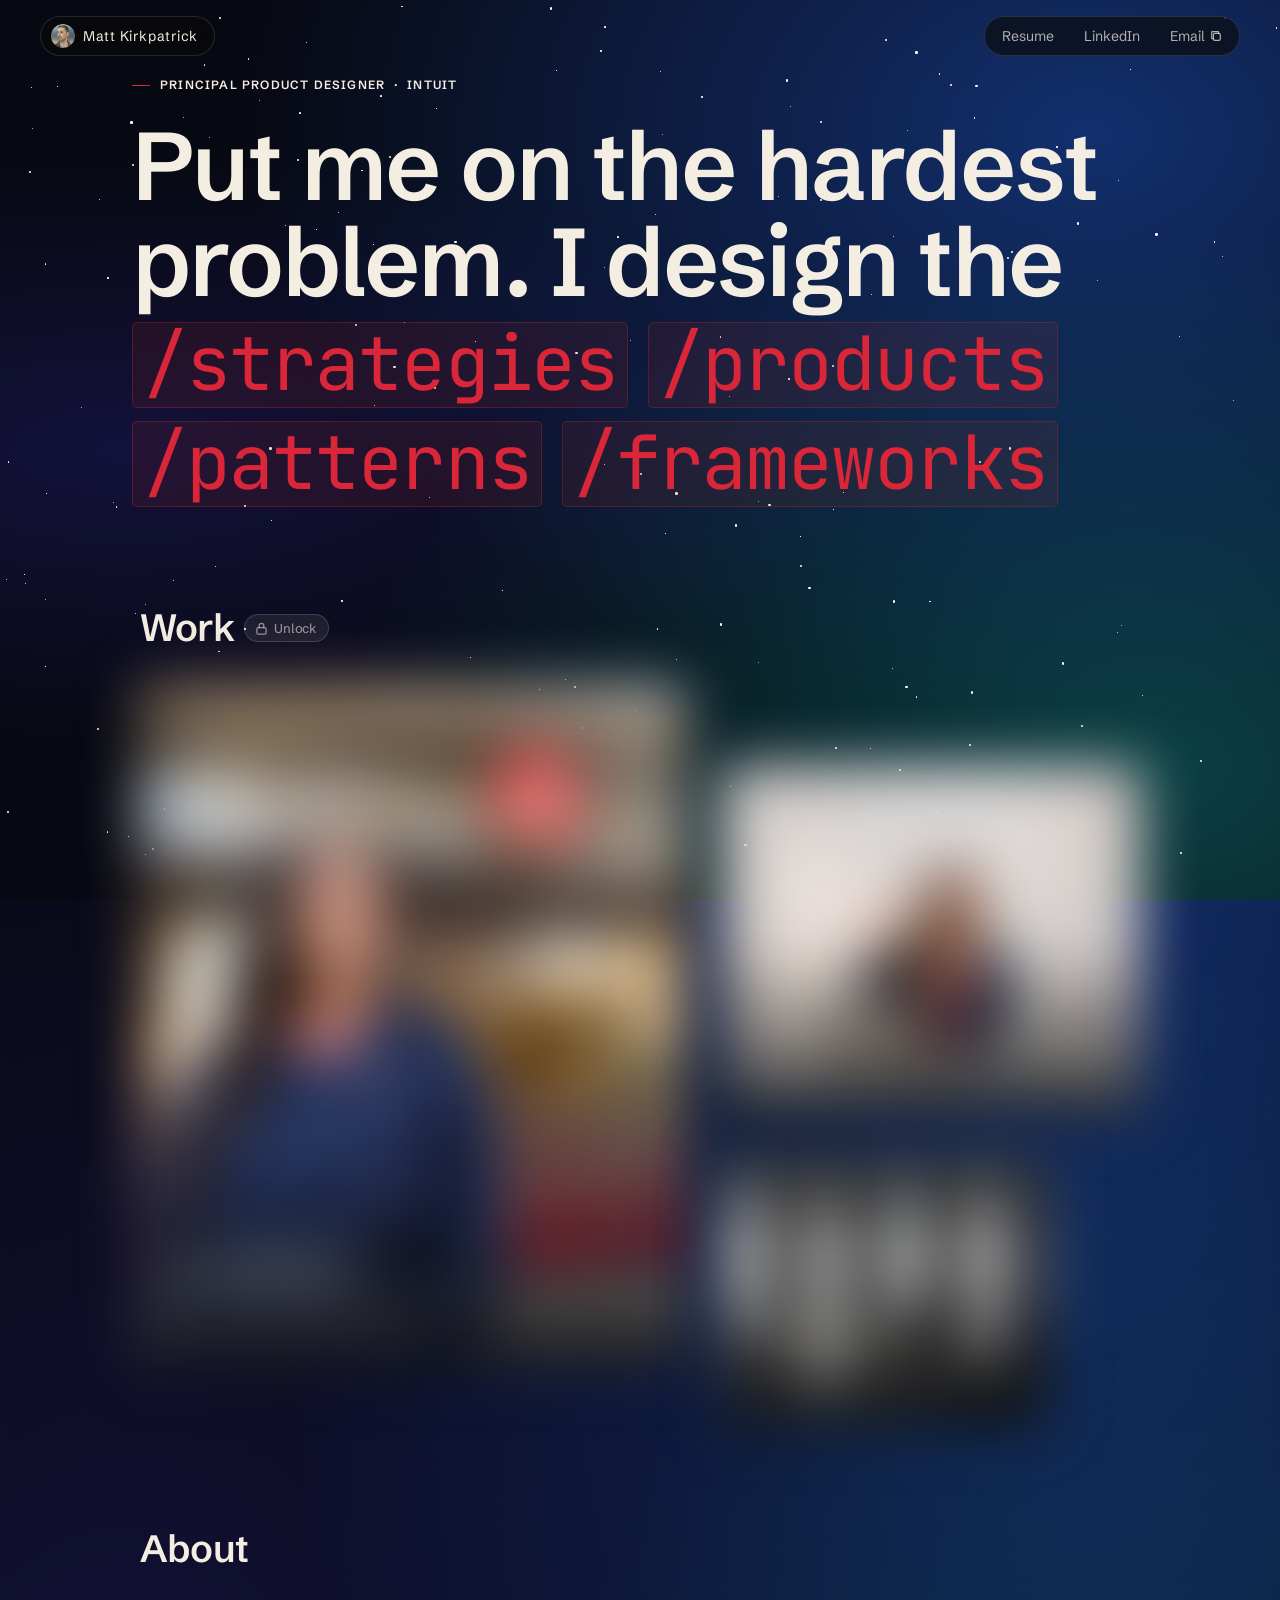
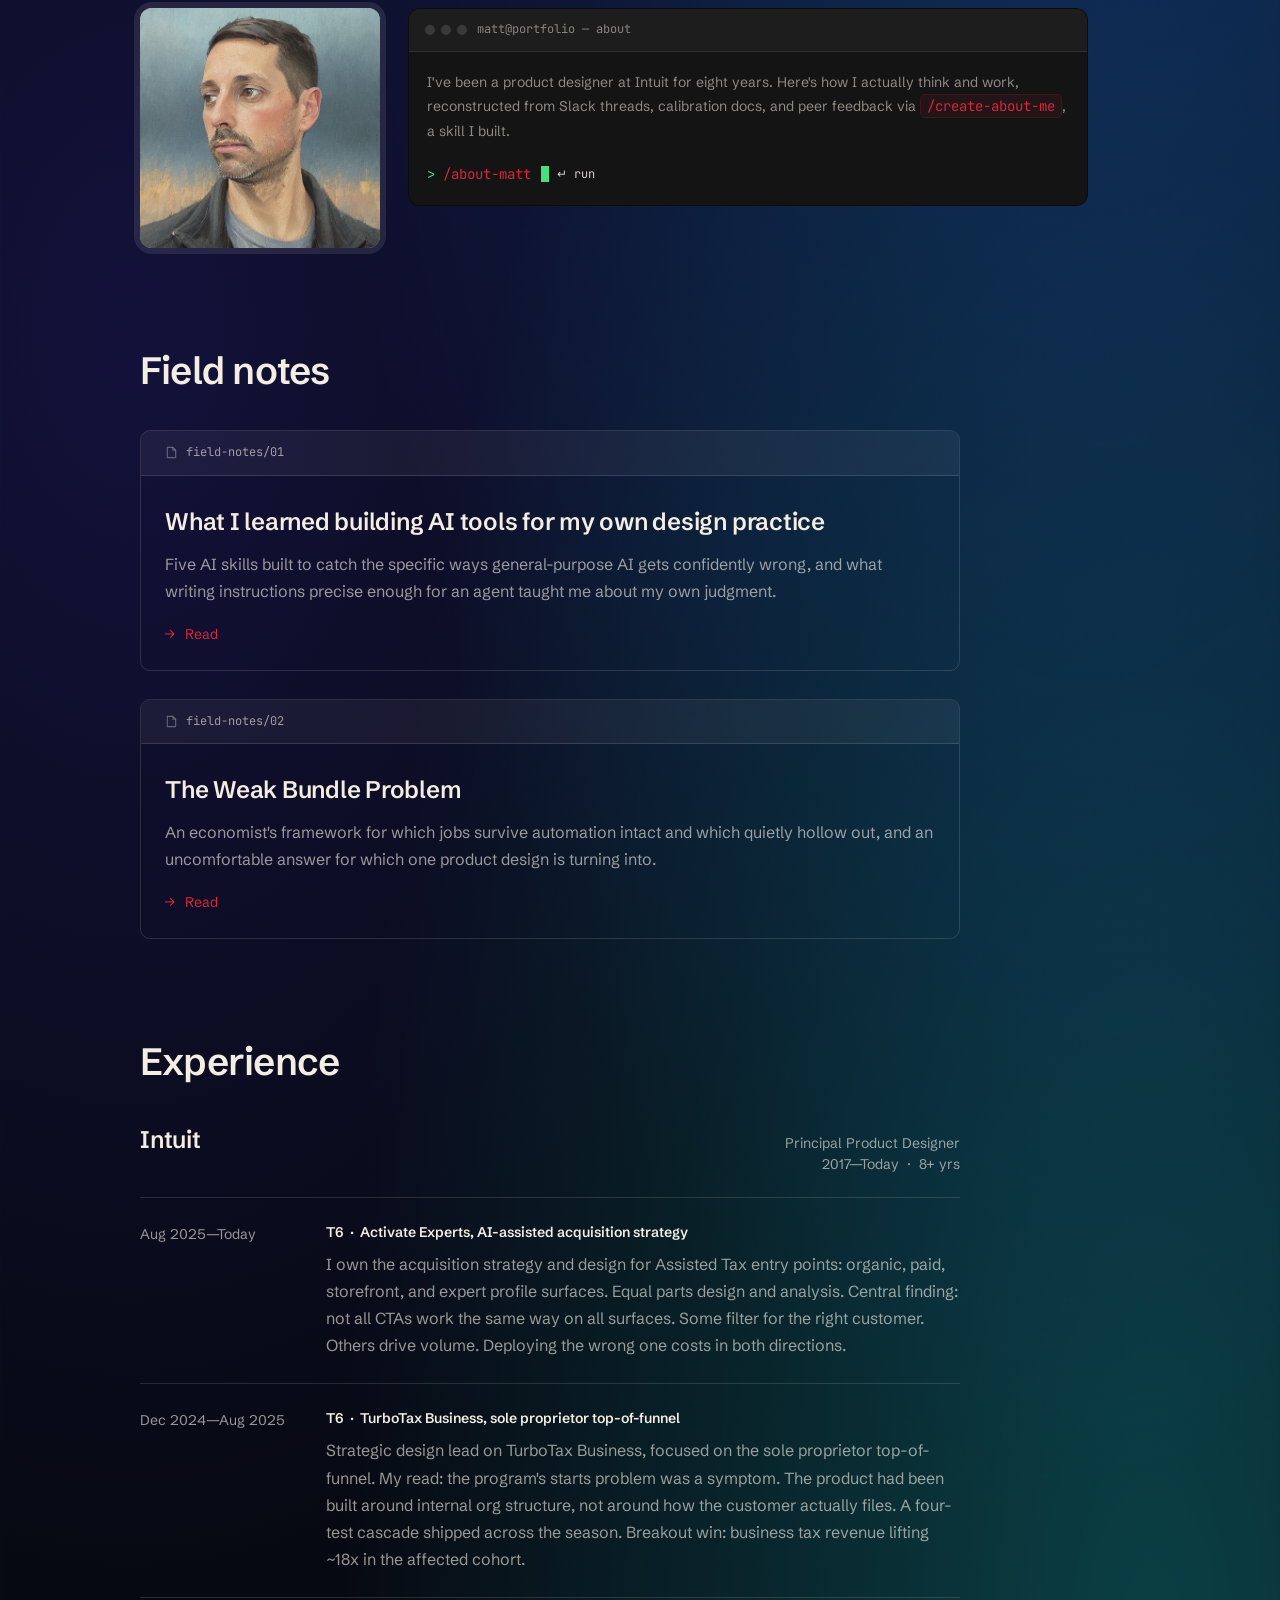
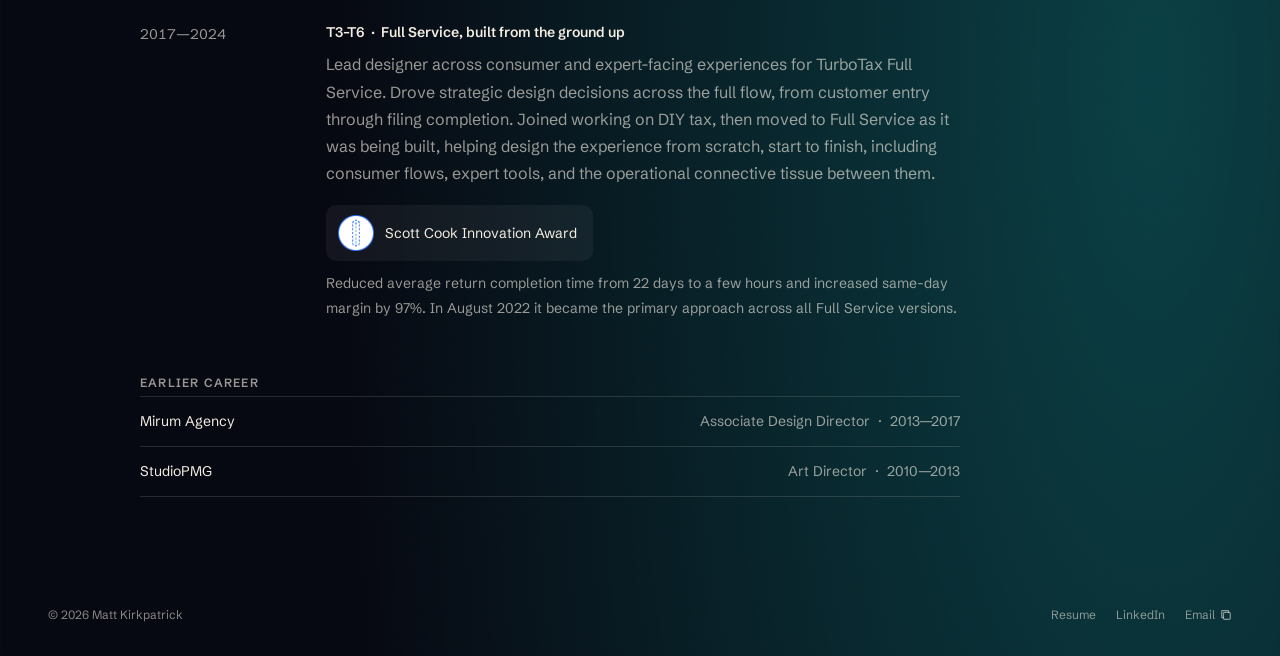
==== commit 2ed4cab8: "Fix banned words flagged in index.html leverage and end-to-end are both on the banned-words list. Fi" ====
--- a/index.html
+++ b/index.html
@@ -2173,7 +2173,7 @@
               <div class="intuit-role-date caption t-secondary">2017—2024</div>
               <div class="intuit-role-left">
                 <div class="intuit-role-title caption">T3–T6 &nbsp;·&nbsp; Full Service, built from the ground up</div>
-                <div class="intuit-role-desc">Lead designer across consumer and expert-facing experiences for TurboTax Full Service. Drove strategic design decisions across a complex end-to-end flow from customer entry through filing completion. Joined working on DIY tax, then moved to Full Service as it was being built, helping design the end-to-end experience from scratch, including consumer flows, expert tools, and the operational connective tissue between them.</div>
+                <div class="intuit-role-desc">Lead designer across consumer and expert-facing experiences for TurboTax Full Service. Drove strategic design decisions across the full flow, from customer entry through filing completion. Joined working on DIY tax, then moved to Full Service as it was being built, helping design the experience from scratch, start to finish, including consumer flows, expert tools, and the operational connective tissue between them.</div>
                 <div class="intuit-role-award">
                   <img class="intuit-role-award-badge" src="assets/scott-cook-award.png" alt="" width="300" height="300">
                   <span class="caption">Scott Cook Innovation Award</span>
@@ -2988,7 +2988,7 @@
       <p>I build for durability, not just delivery. I look for the pattern that will hold after the immediate project is done. The framework, the principle, the rule that lets future decisions be made faster and more consistently.</p>
       <p>I treat research as the primary input to strategy, not a validation step after design decisions are made. Research data feeds directly into the framing that drives design direction. When I co-create with researchers, they're co-authors of the strategy.</p>
       <p>I move between registers fluently. Craft, strategy, business, data. Most people operate primarily in one. I read across all of them and know which one the room needs in the moment.</p>
-      <p>I think end-to-end. Boundaries between surfaces, teams, and stages are where things break. The handoffs, the transitions, the seams.</p>
+      <p>I think in systems, not screens. Boundaries between surfaces, teams, and stages are where things break. The handoffs, the transitions, the seams.</p>
       <p>I separate what I know from what I'm told. Verbal claims, repeated assertions, and inherited assumptions get tested against documented sources.</p>
 
       <hr>
@@ -3007,7 +3007,7 @@
       <h2>What I'm uniquely good at</h2>
       <p>Holding craft and strategy as the same practice. The craft rigor is what earns the standing to shape strategy.</p>
       <p>Naming structural problems with no obvious owner. The ones the system has no natural mechanism to surface.</p>
-      <p>Building leverage artifacts. Things that change what other people are able to do, not just deliverables.</p>
+      <p>Building tools other people build on. Things that change what they're able to do, not just deliverables.</p>
       <p>Data literacy for a designer. Indices, p-values in context, attribution models. I know what a test proves versus what someone is claiming it proves.</p>
       <p>Translating design decisions into business language without losing the design logic.</p>
       <p>Working cross-functionally in registers other designers don't usually reach.</p>
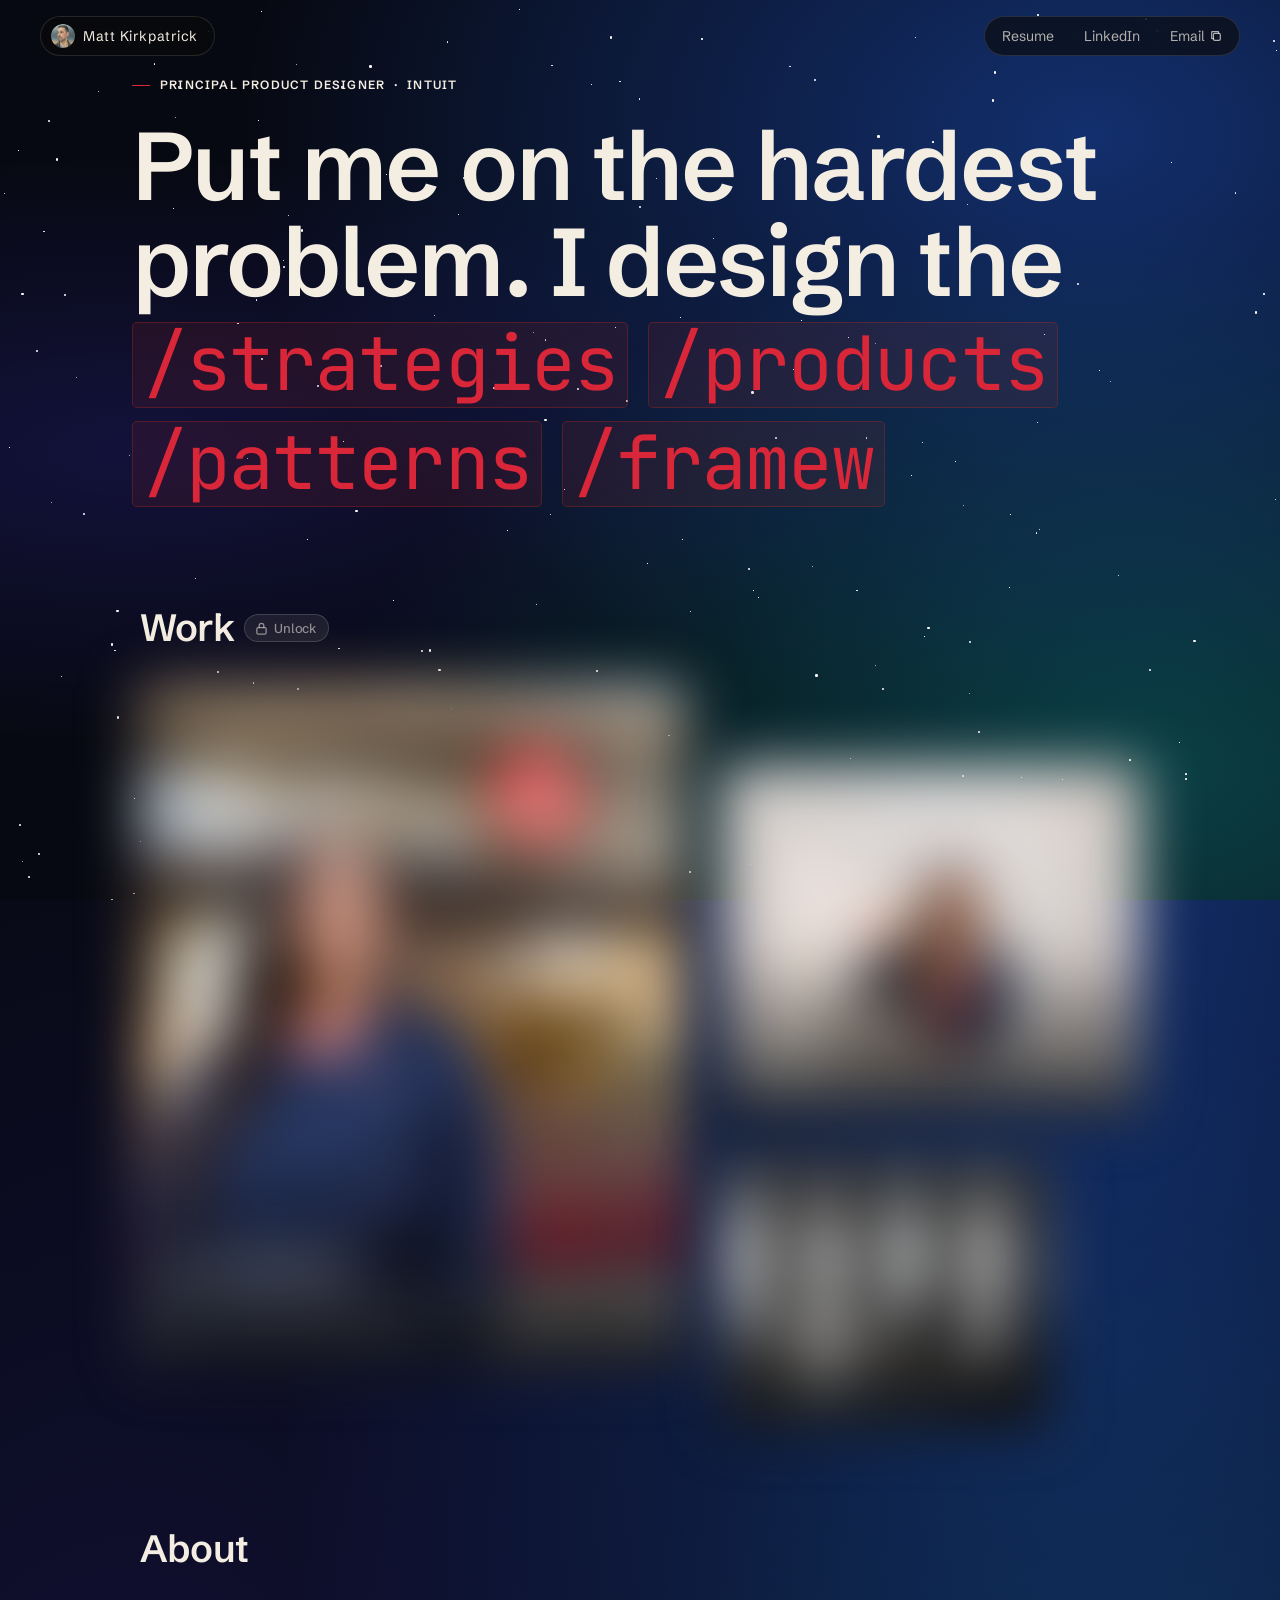
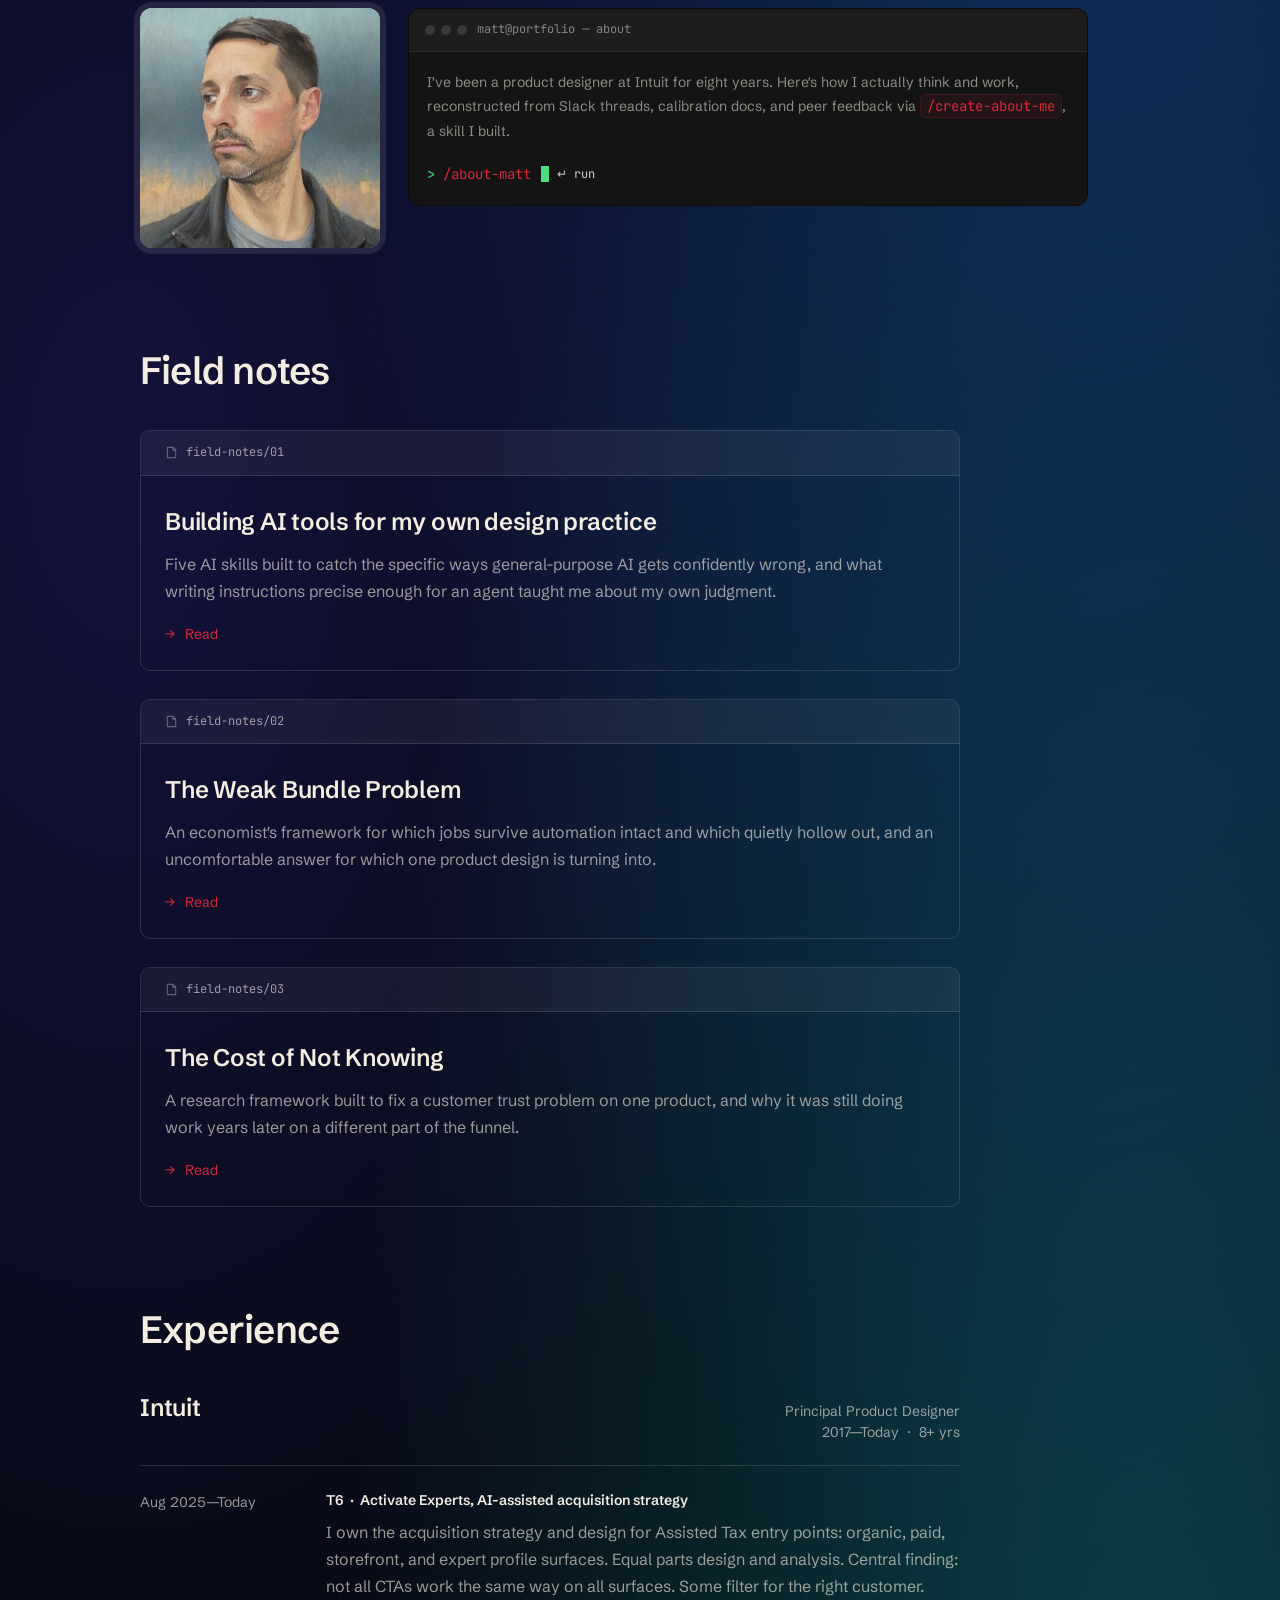
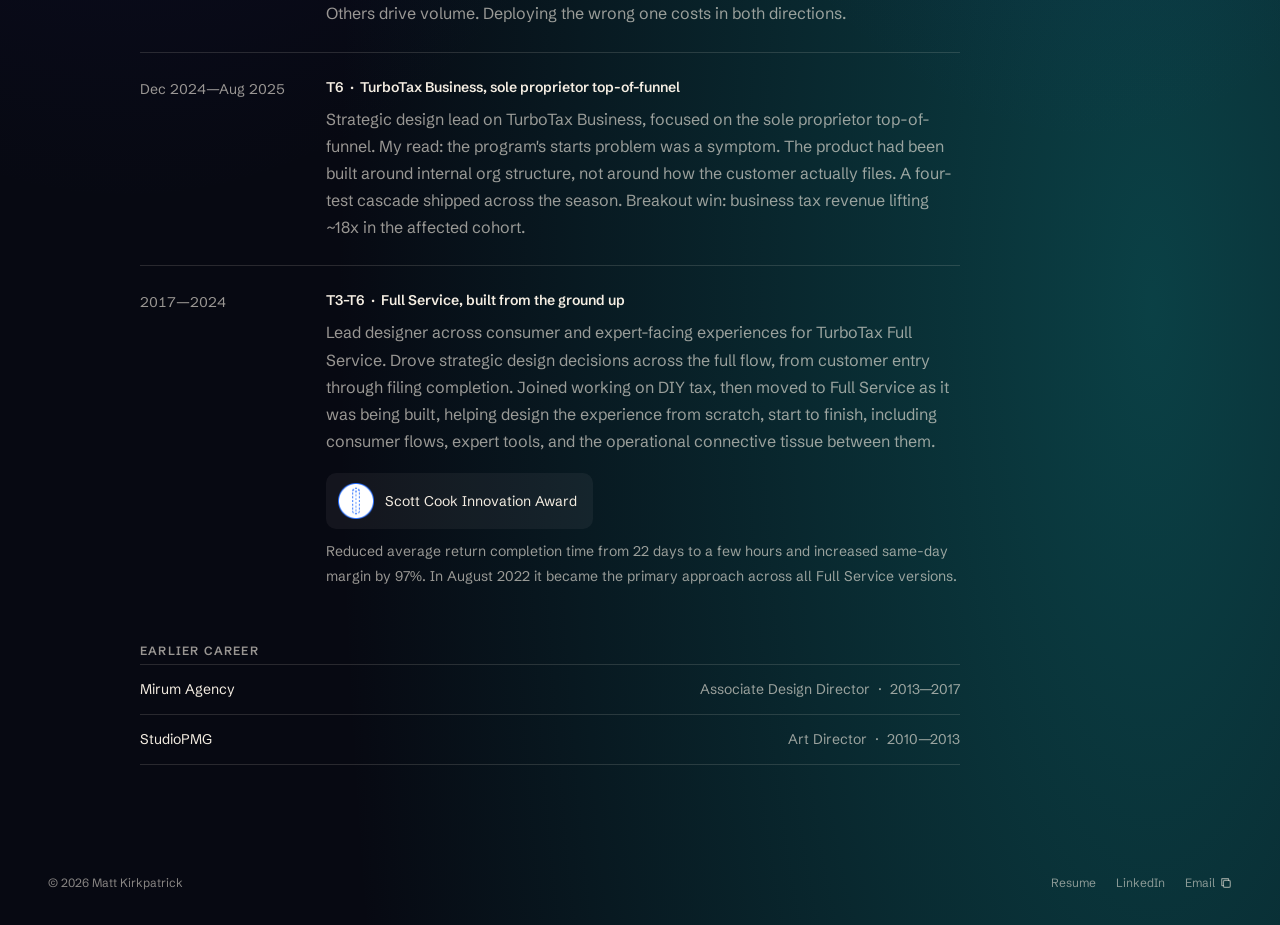
==== commit 436f7613: "Add field note 03, lightbox rescan/dark-mode support, AE Gemini paragraph, voice-guide pass - New fi" ====
--- a/index.html
+++ b/index.html
@@ -1338,6 +1338,9 @@
       font-size: var(--fs-caption);
       color: var(--c-secondary);
     }
+    .essay-drawer-body figure { margin: 32px 0; max-width: 100%; }
+    .essay-drawer-body figure img { width: 100%; height: auto; display: block; border-radius: 8px; }
+    .essay-drawer-body figcaption { font-size: var(--fs-caption); color: var(--c-secondary); margin-top: 10px; line-height: 1.5; }
     .essay-drawer-body a { color: var(--accent); text-decoration: underline; text-underline-offset: 2px; }
     .essay-drawer-loading {
       display: flex;
@@ -2092,7 +2095,7 @@
           field-notes/01
         </span>
         <div class="writing-col writing-col-a">
-          <div class="writing-item-title">What I learned building AI tools for my own design practice</div>
+          <div class="writing-item-title">Building AI tools for my own design practice</div>
         </div>
         <div class="writing-col writing-col-b">
           <p class="writing-item-desc">Five AI skills built to catch the specific ways general-purpose AI gets confidently wrong, and what writing instructions precise enough for an agent taught me about my own judgment.</p>
@@ -2109,6 +2112,19 @@
         </div>
         <div class="writing-col writing-col-b">
           <p class="writing-item-desc">An economist's framework for which jobs survive automation intact and which quietly hollow out, and an uncomfortable answer for which one product design is turning into.</p>
+          <div class="writing-item-cta"><span class="cta-arrow">←</span> Read</div>
+        </div>
+      </a>
+      <a href="cost-of-not-knowing.html" class="writing-item">
+        <span class="writing-file" aria-hidden="true">
+          <svg width="13" height="13" viewBox="0 0 14 14" fill="none"><path d="M2.5 1.5h6l3 3v8h-9v-11z" stroke="currentColor" stroke-width="1.2" stroke-linejoin="round"/><path d="M8.5 1.5v3h3" stroke="currentColor" stroke-width="1.2" stroke-linejoin="round"/></svg>
+          field-notes/03
+        </span>
+        <div class="writing-col writing-col-a">
+          <div class="writing-item-title">The Cost of Not Knowing</div>
+        </div>
+        <div class="writing-col writing-col-b">
+          <p class="writing-item-desc">A research framework built to fix a customer trust problem on one product, and why it was still doing work years later on a different part of the funnel.</p>
           <div class="writing-item-cta"><span class="cta-arrow">←</span> Read</div>
         </div>
       </a>
@@ -2845,6 +2861,7 @@
             if (attr) frag.appendChild(attr.cloneNode(true));
             drawerBody.innerHTML = '';
             drawerBody.appendChild(frag);
+            if (window.lightboxScan) window.lightboxScan();
           })
           .catch(function () {
             drawerBody.innerHTML = '<div class="essay-drawer-loading">Could not load.</div>';
@@ -2984,11 +3001,11 @@
 
       <h2>How I think</h2>
       <p>I interrogate what data measures before accepting what it means. When someone presents a result, my first move is to check the metric, the attribution, the population, the filters. The number itself is rarely the issue; the gap between what the number measures and what's being claimed about it is where most decisions go wrong.</p>
-      <p>I think structurally before I think tactically. A problem in front of me is usually the surface of something deeper. I map the underlying conditions, dependencies, and incentives before iterating on the visible layer.</p>
+      <p>Structural thinking comes before tactical thinking. A problem in front of me is usually the surface of something deeper. I map the underlying conditions, dependencies, and incentives before iterating on the visible layer.</p>
       <p>I build for durability, not just delivery. I look for the pattern that will hold after the immediate project is done. The framework, the principle, the rule that lets future decisions be made faster and more consistently.</p>
-      <p>I treat research as the primary input to strategy, not a validation step after design decisions are made. Research data feeds directly into the framing that drives design direction. When I co-create with researchers, they're co-authors of the strategy.</p>
+      <p>Research is the primary input to strategy for me, not a validation step after design decisions are made. Research data feeds directly into the framing that drives design direction. When I co-create with researchers, they're co-authors of the strategy.</p>
       <p>I move between registers fluently. Craft, strategy, business, data. Most people operate primarily in one. I read across all of them and know which one the room needs in the moment.</p>
-      <p>I think in systems, not screens. Boundaries between surfaces, teams, and stages are where things break. The handoffs, the transitions, the seams.</p>
+      <p>Systems matter to me more than screens. Boundaries between surfaces, teams, and stages are where things break. The handoffs, the transitions, the seams.</p>
       <p>I separate what I know from what I'm told. Verbal claims, repeated assertions, and inherited assumptions get tested against documented sources.</p>
 
       <hr>
@@ -3004,7 +3021,7 @@
 
       <hr>
 
-      <h2>What I'm uniquely good at</h2>
+      <h2>Where I add the most value</h2>
       <p>Holding craft and strategy as the same practice. The craft rigor is what earns the standing to shape strategy.</p>
       <p>Naming structural problems with no obvious owner. The ones the system has no natural mechanism to surface.</p>
       <p>Building tools other people build on. Things that change what they're able to do, not just deliverables.</p>
@@ -3044,5 +3061,7 @@
     </div>
   </div>
 
+  <script src="lightbox.js"></script>
+
 </body>
 </html>
--- a/style.css
+++ b/style.css
@@ -247,6 +247,7 @@
   background: var(--c-card-surface, #fcf9f3);
   opacity: 0;
   visibility: hidden;
+  outline: none;
   transition: opacity 0.22s ease, visibility 0s linear 0.22s;
 }
 .lightbox-overlay.open {
@@ -404,6 +405,32 @@
   color: var(--c-secondary, #767676);
 }
 
+/* ── Dark variant — used when the lightbox opens from the homepage's
+   essay drawer, a dark floating panel over the starfield rather than a
+   bone card, so the bone/card treatment above would read wrong there. ── */
+.lightbox-overlay.lightbox-dark { background: #070912; }
+.lightbox-overlay.lightbox-dark .lightbox-close,
+.lightbox-overlay.lightbox-dark .lightbox-nav {
+  border-color: rgba(255,255,255,0.12);
+  background: rgba(10,10,10,0.65);
+  color: rgba(244,237,226,0.6);
+}
+.lightbox-overlay.lightbox-dark .lightbox-close:hover,
+.lightbox-overlay.lightbox-dark .lightbox-nav:hover {
+  color: #f4ede2;
+  background: rgba(10,10,10,0.85);
+}
+.lightbox-overlay.lightbox-dark .lightbox-close:focus-visible,
+.lightbox-overlay.lightbox-dark .lightbox-nav:focus-visible {
+  outline-color: rgba(255,255,255,0.35);
+}
+.lightbox-overlay.lightbox-dark .lightbox-info {
+  background: rgba(10,10,10,0.65);
+  border-color: rgba(255,255,255,0.1);
+}
+.lightbox-overlay.lightbox-dark .lightbox-caption { color: #f4ede2; }
+.lightbox-overlay.lightbox-dark .lightbox-counter { color: rgba(244,237,226,0.6); }
+
 @media (max-width: 520px) {
   .lightbox-overlay { padding: 16px; }
   .lightbox-close { top: 12px; right: 12px; }
